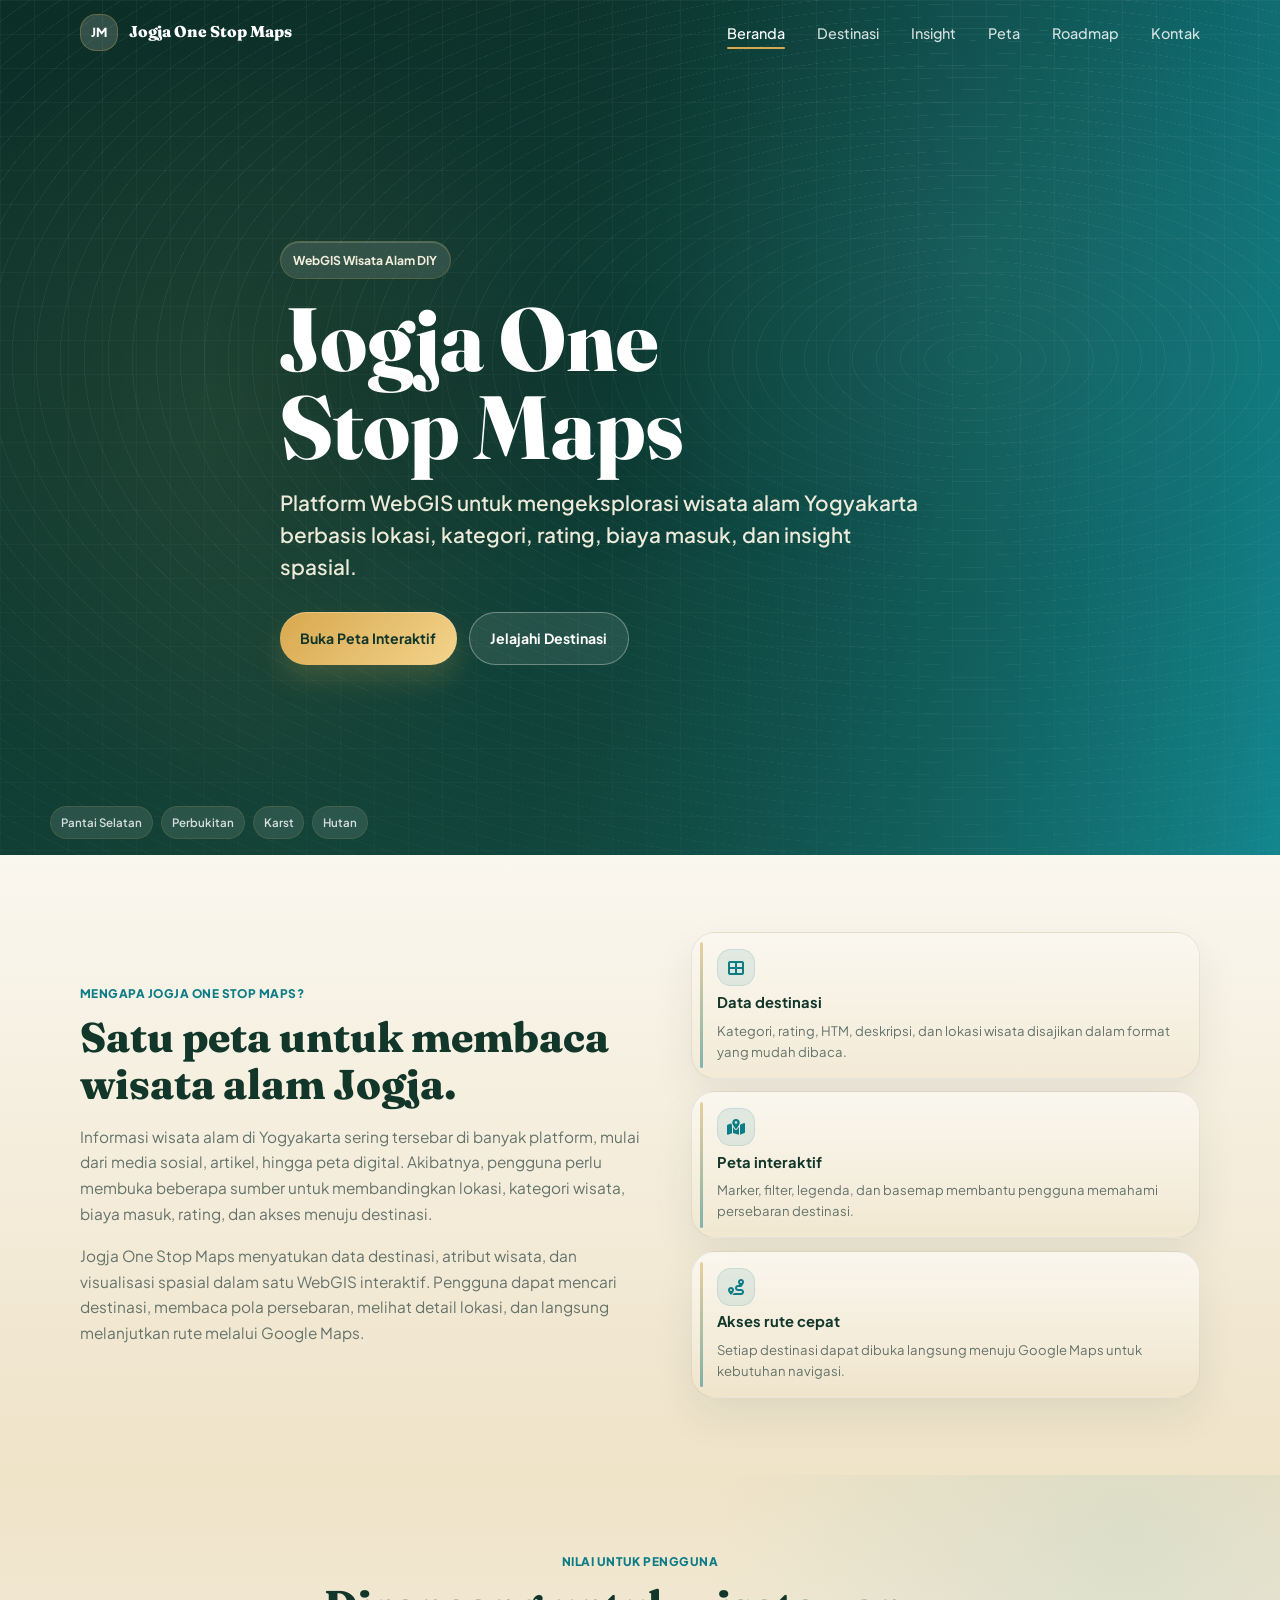
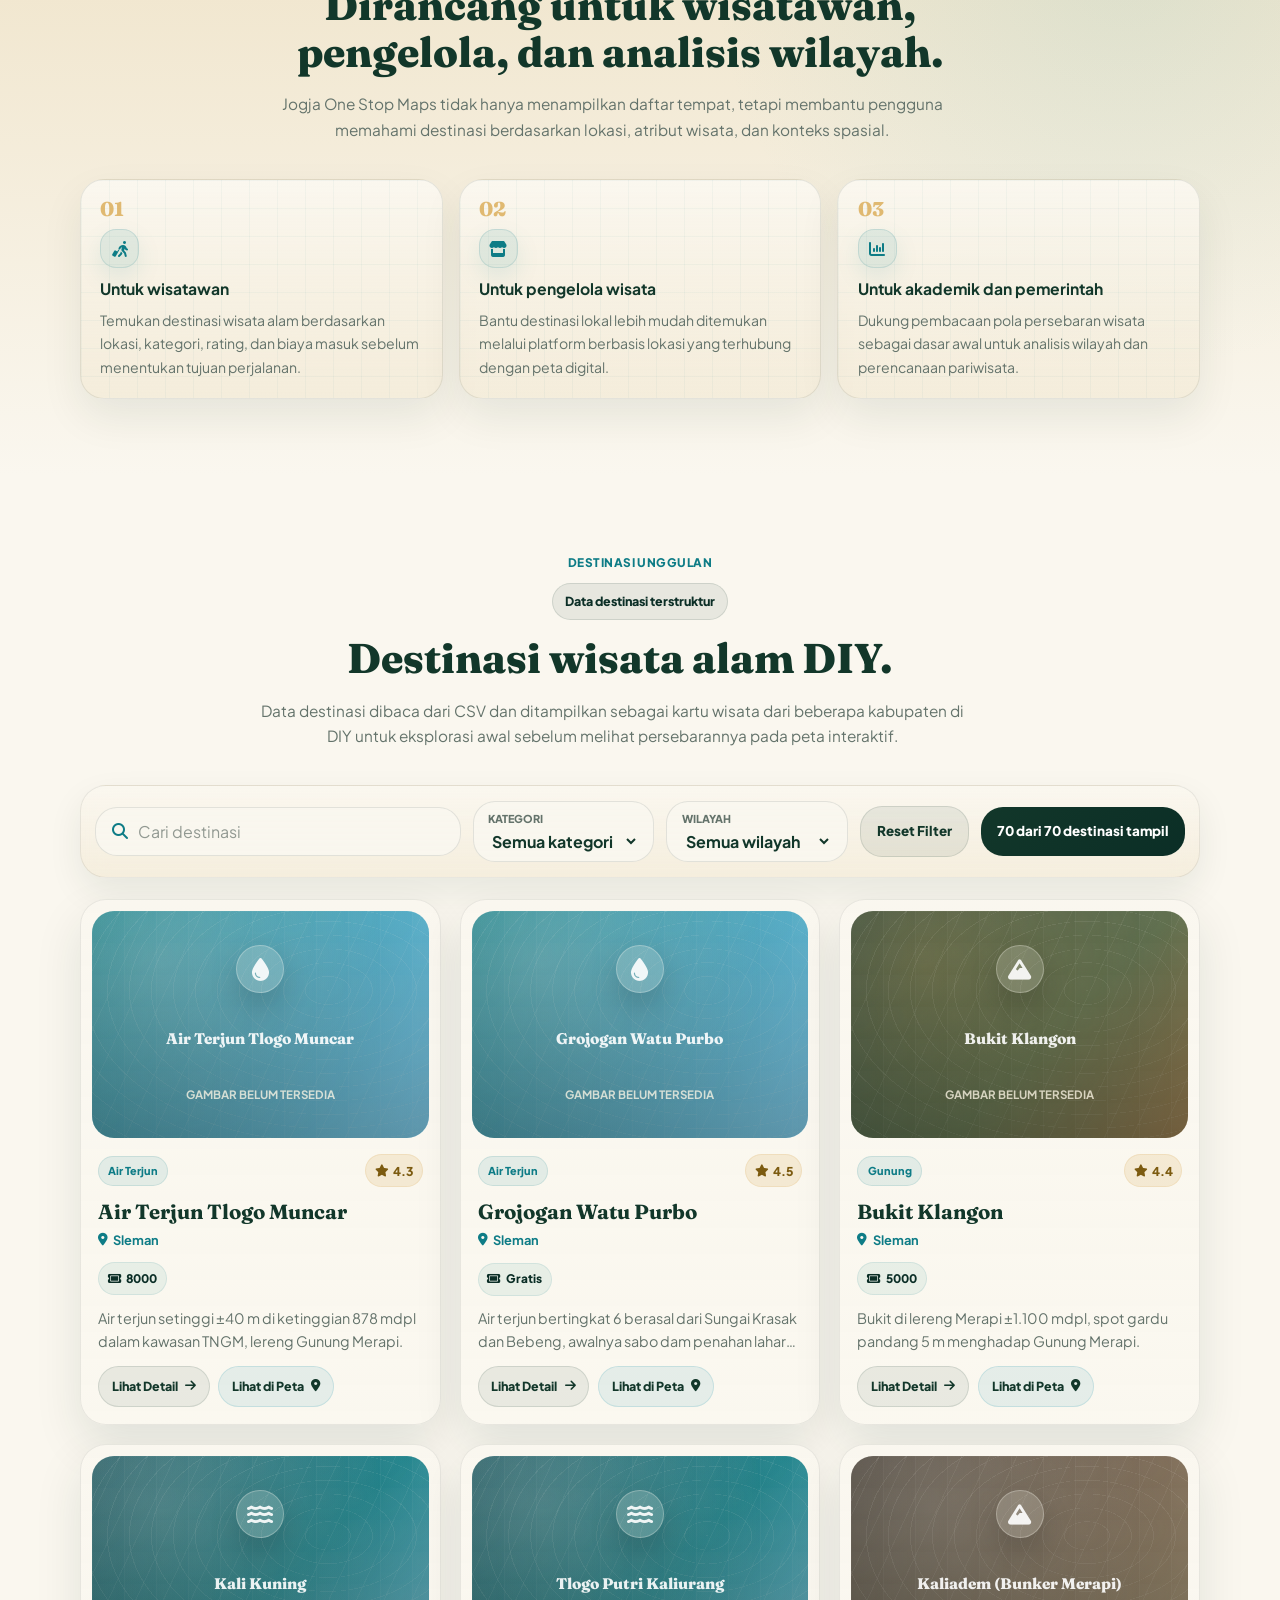
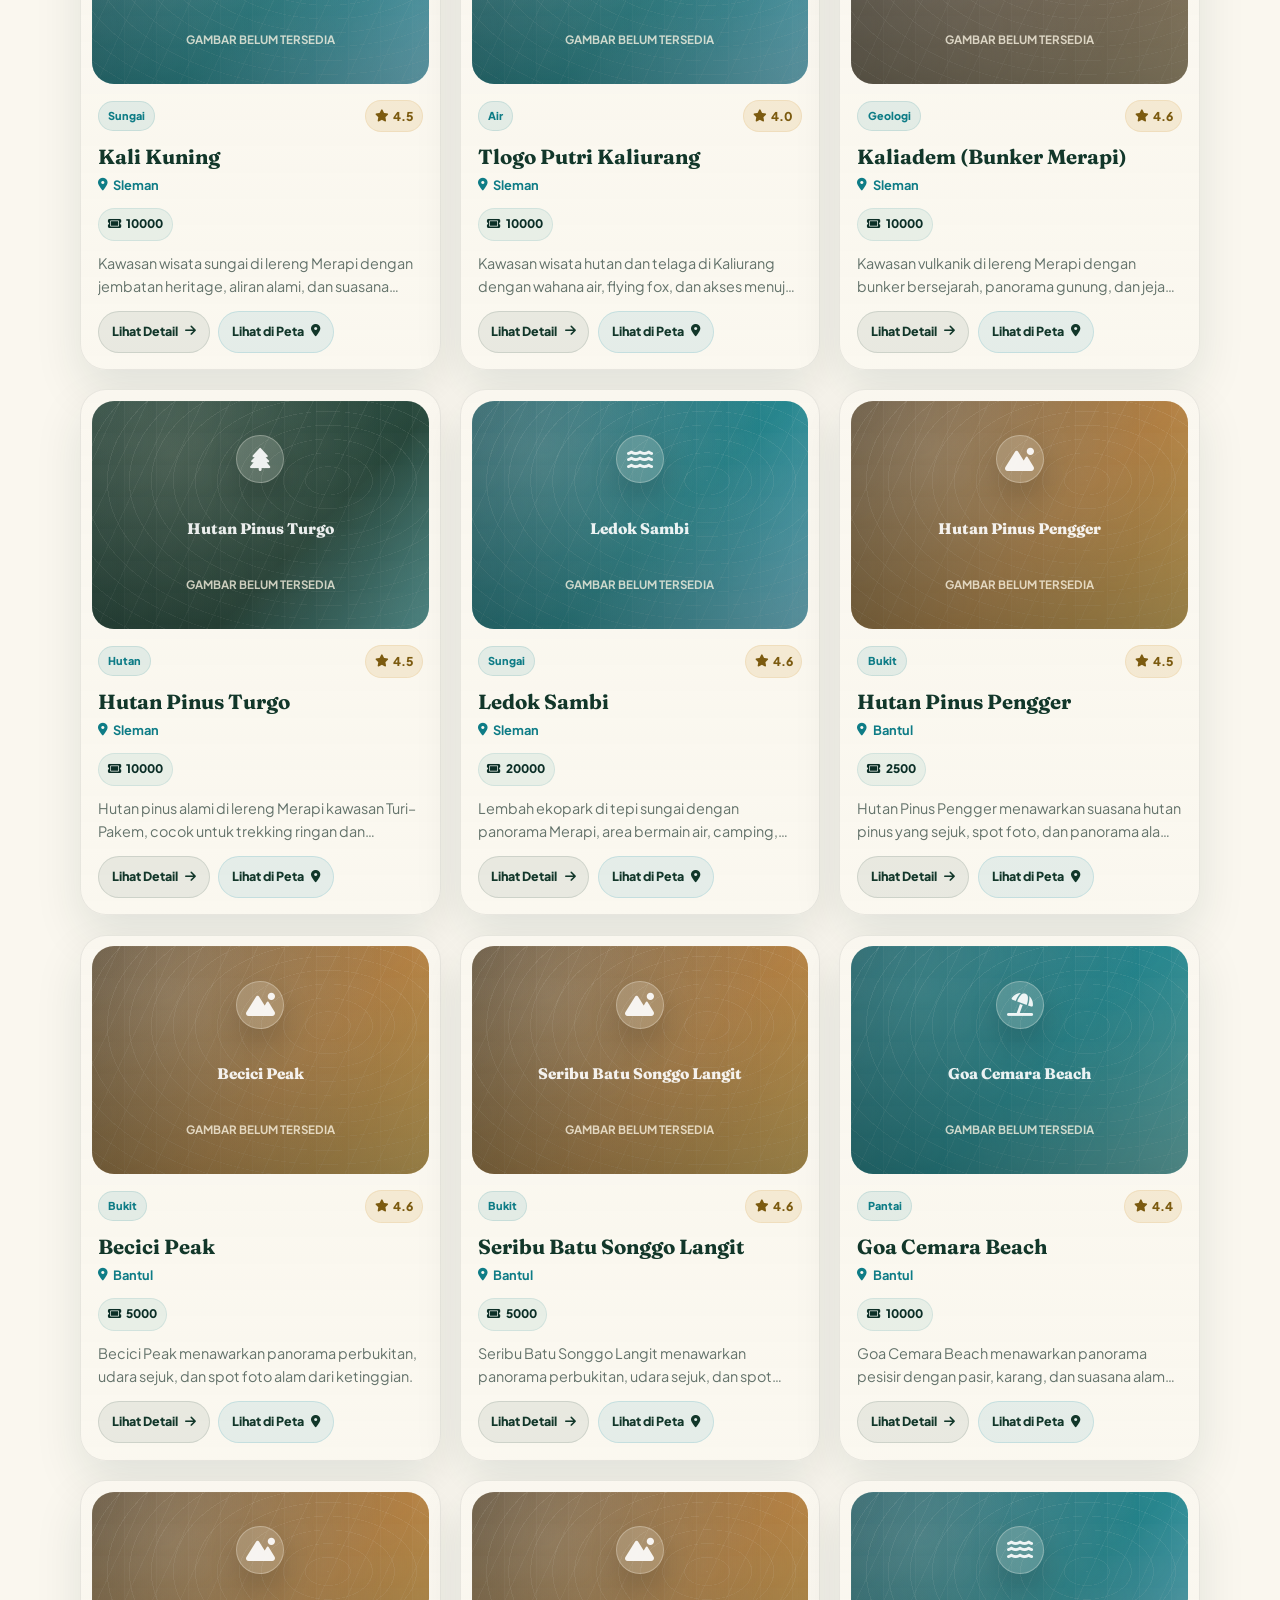
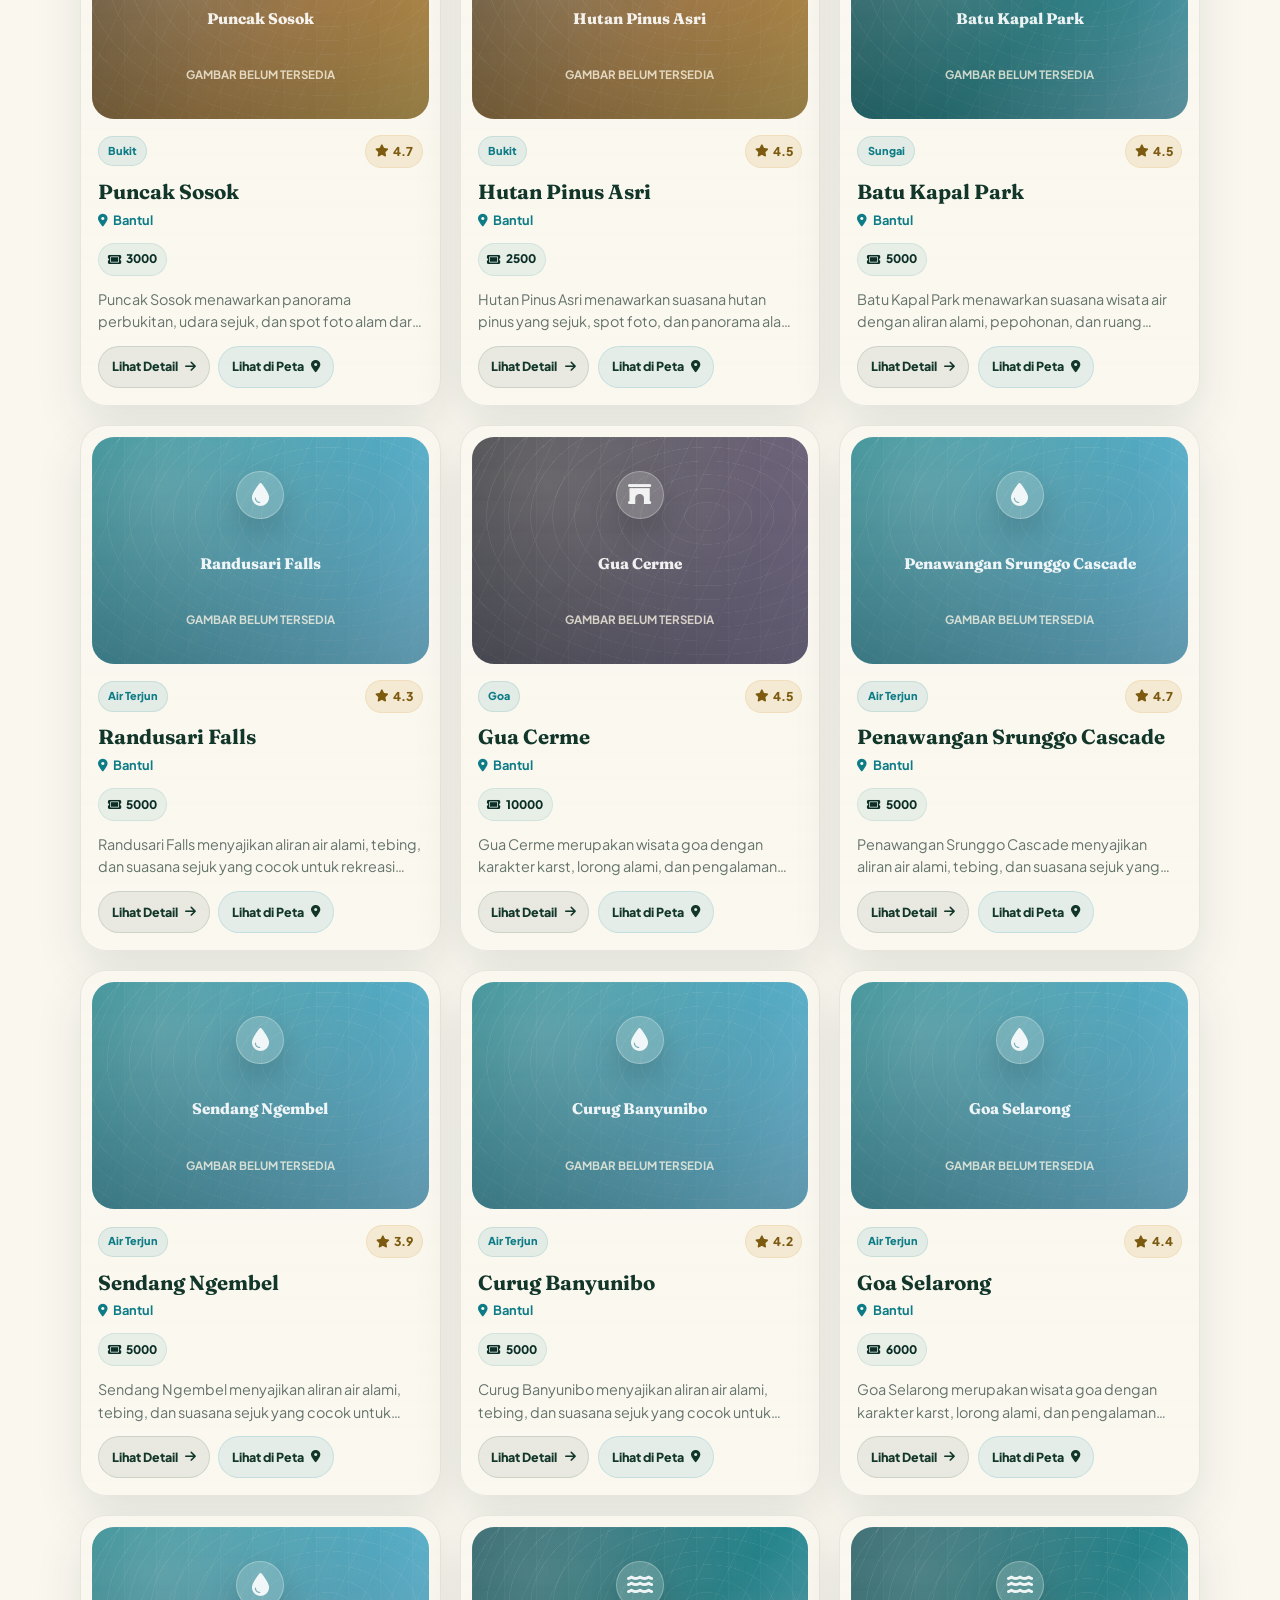
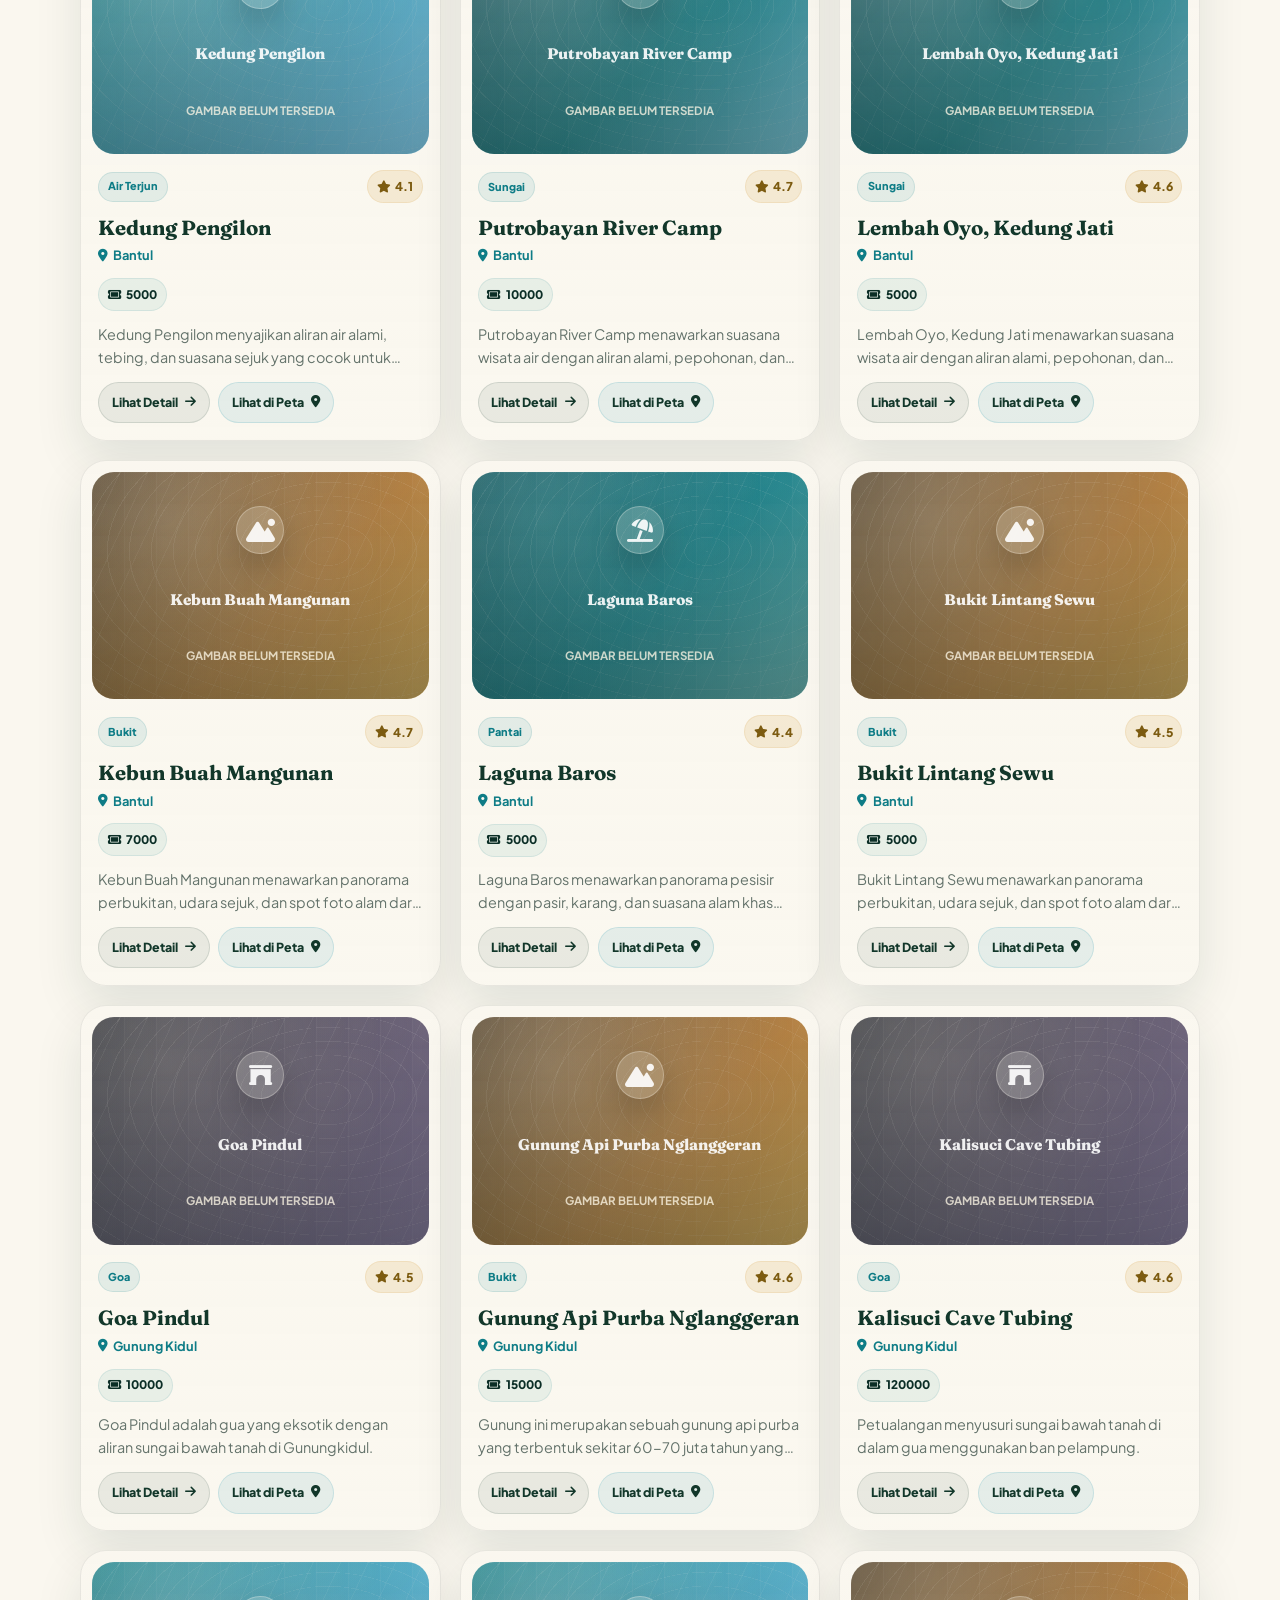
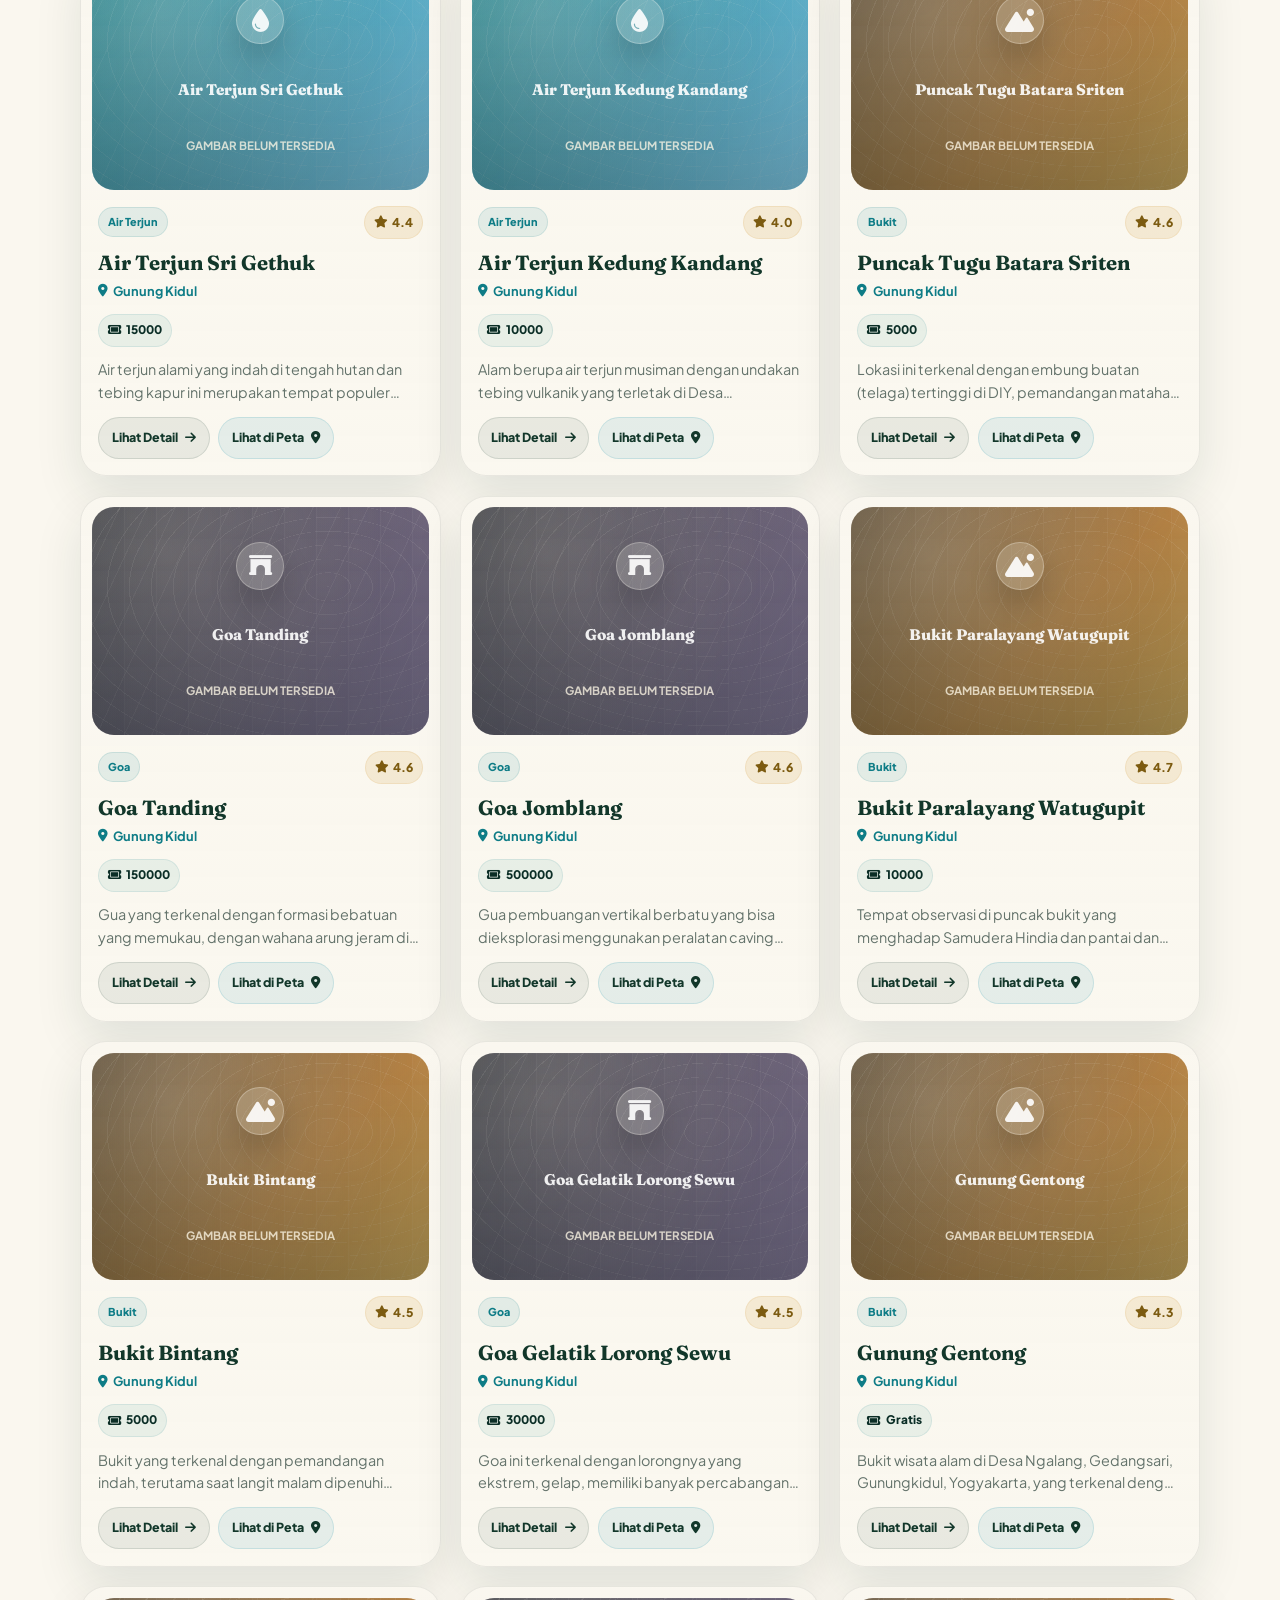
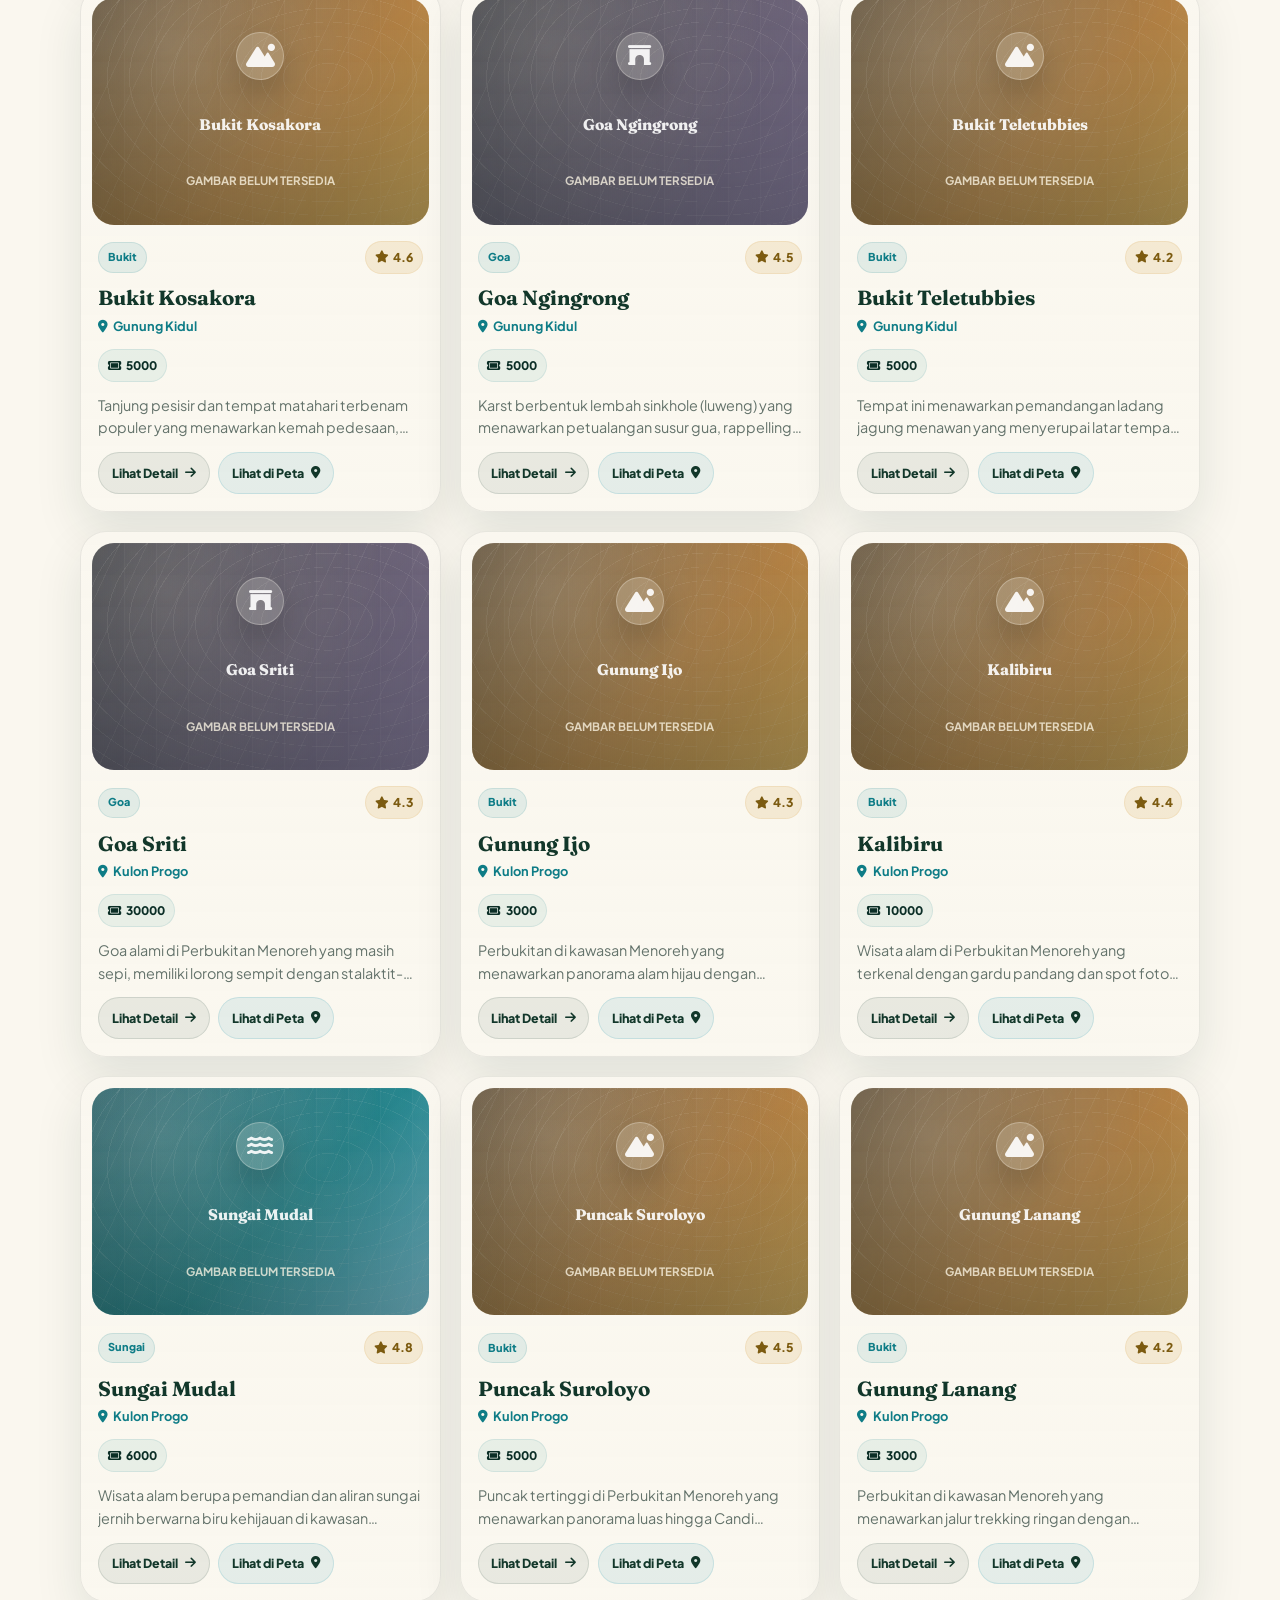
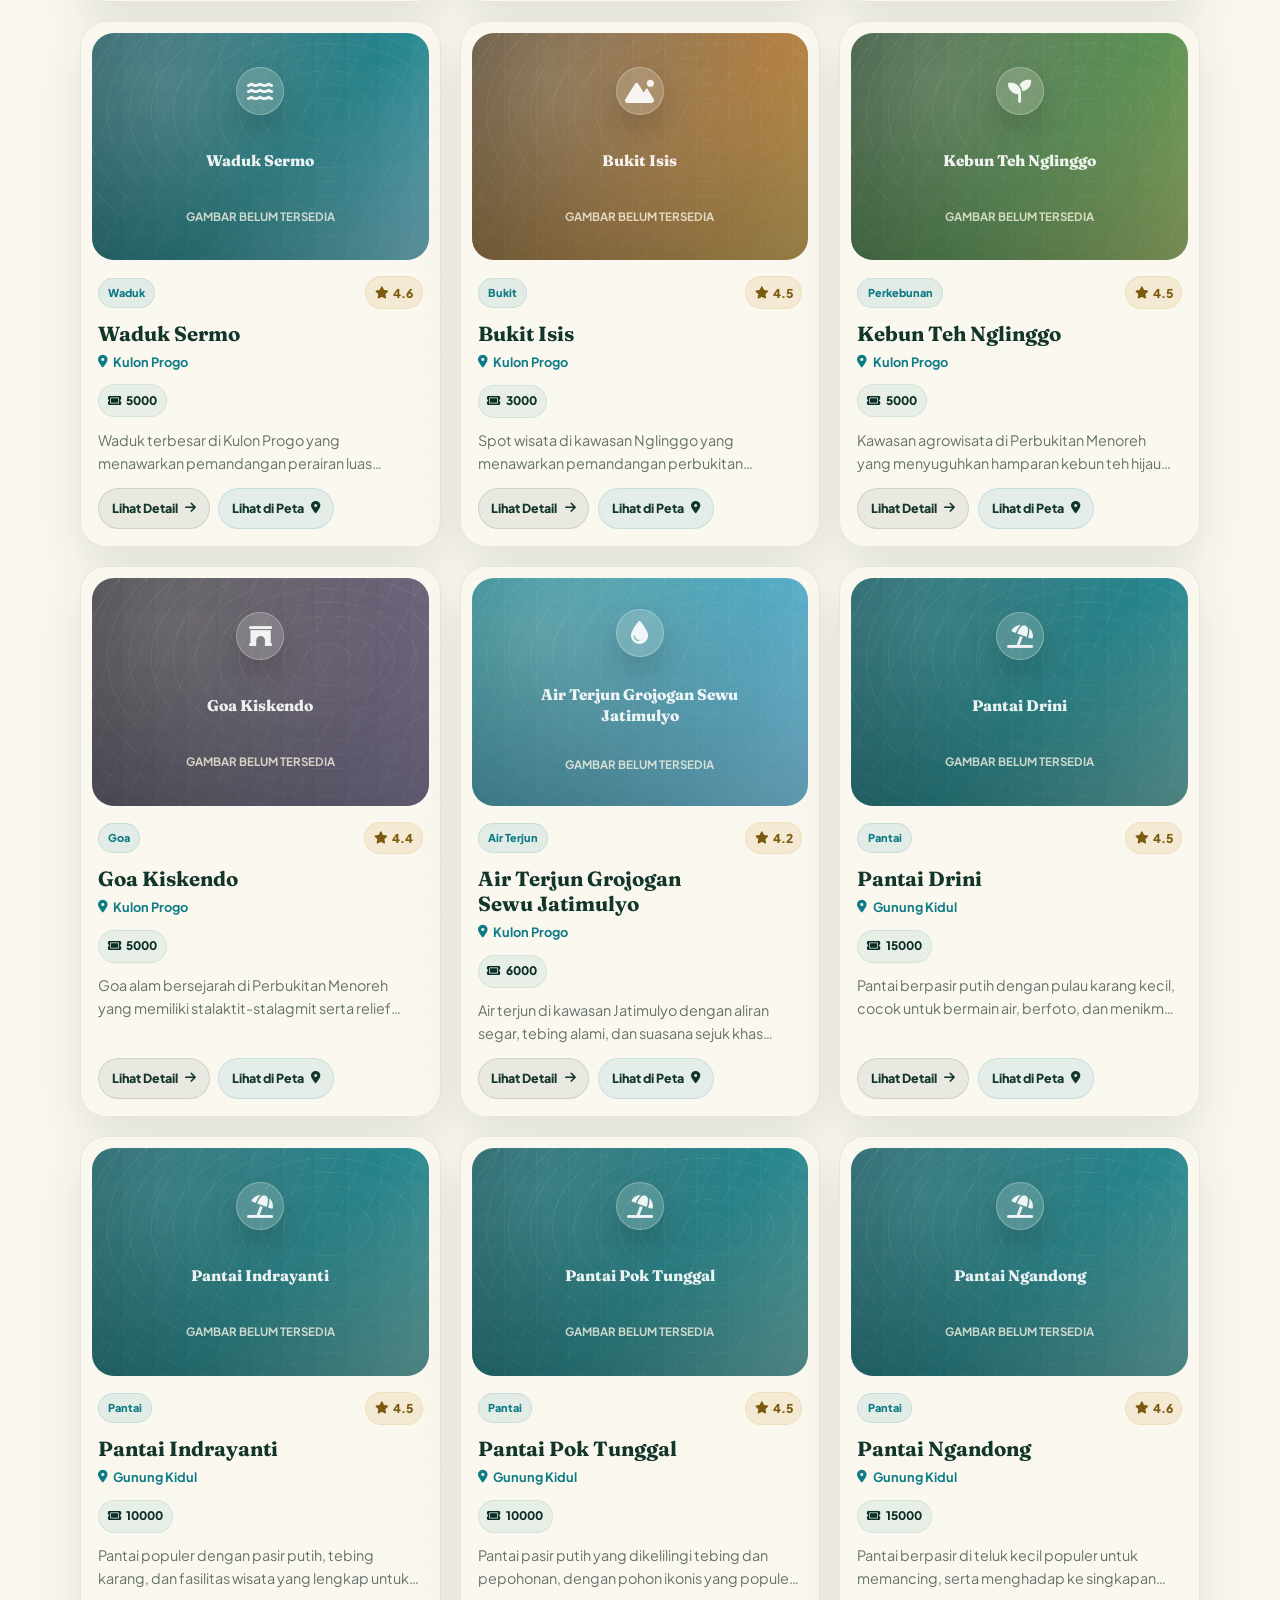
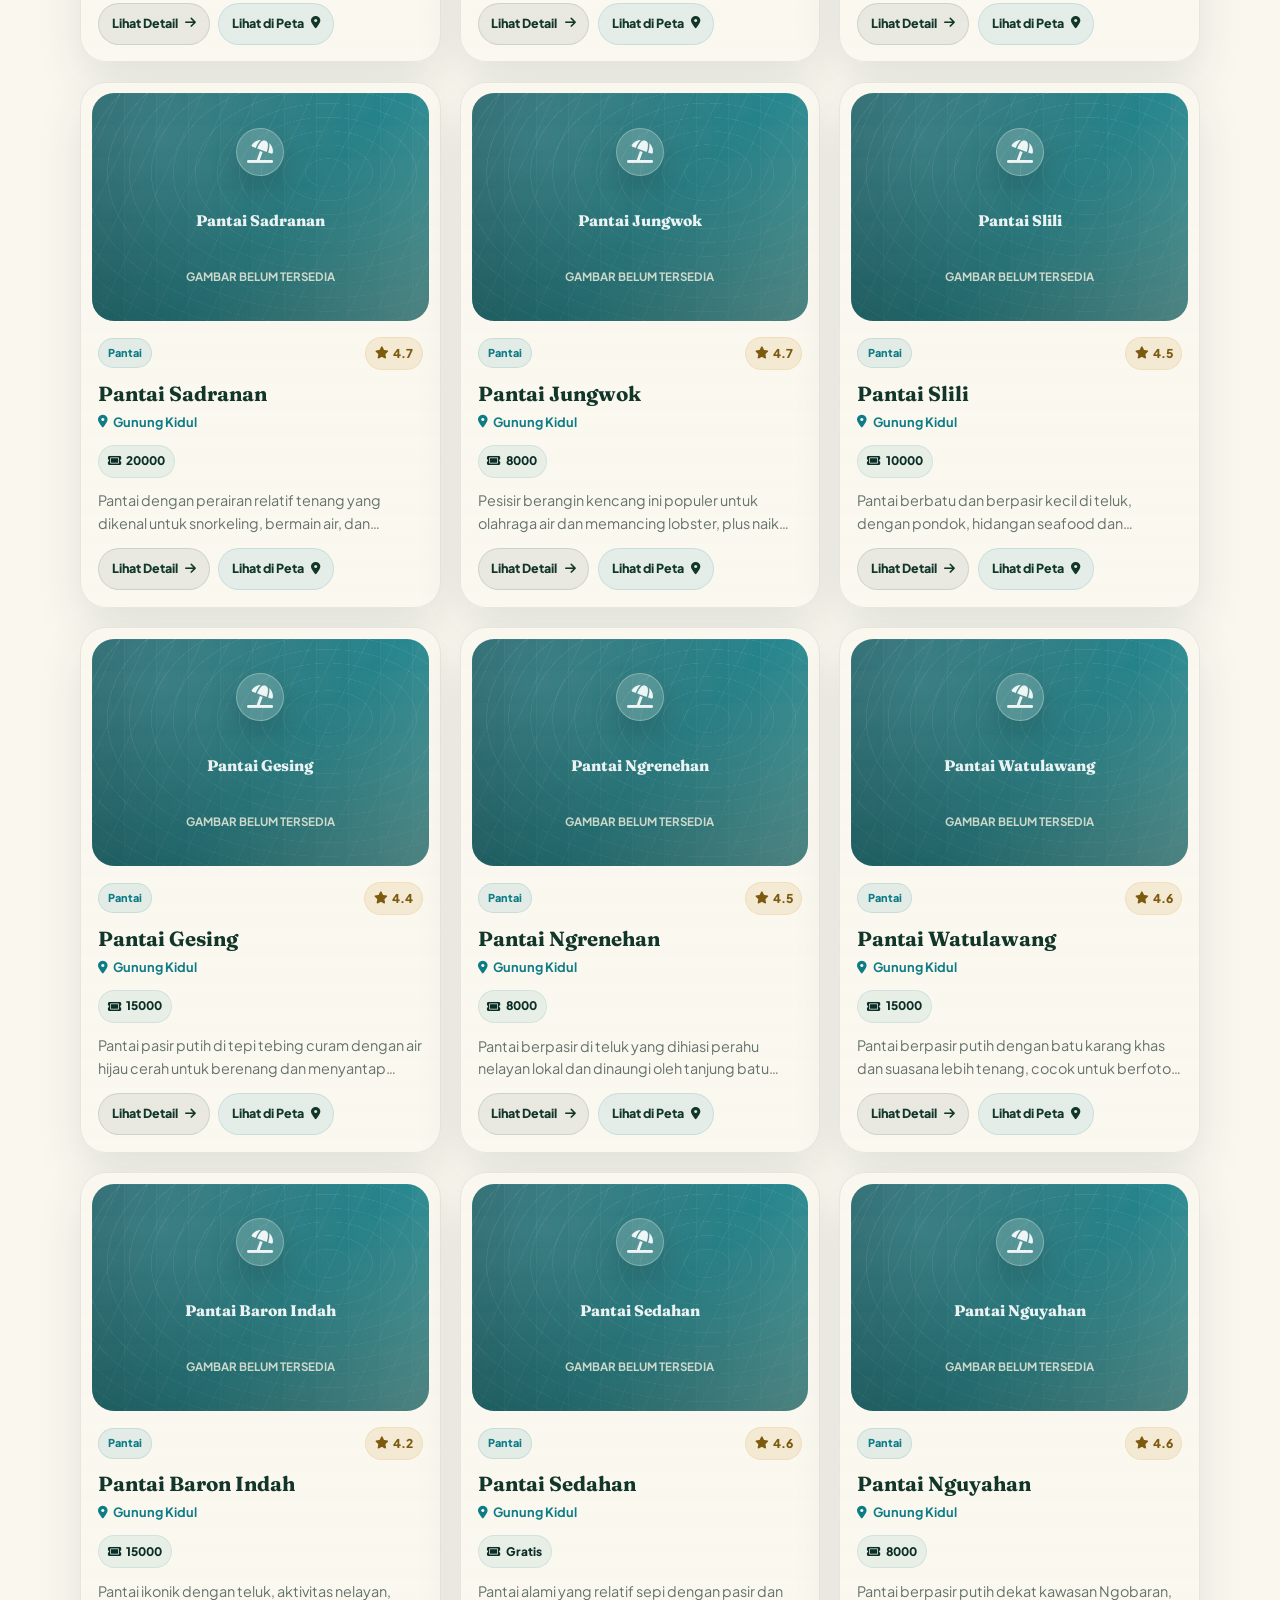
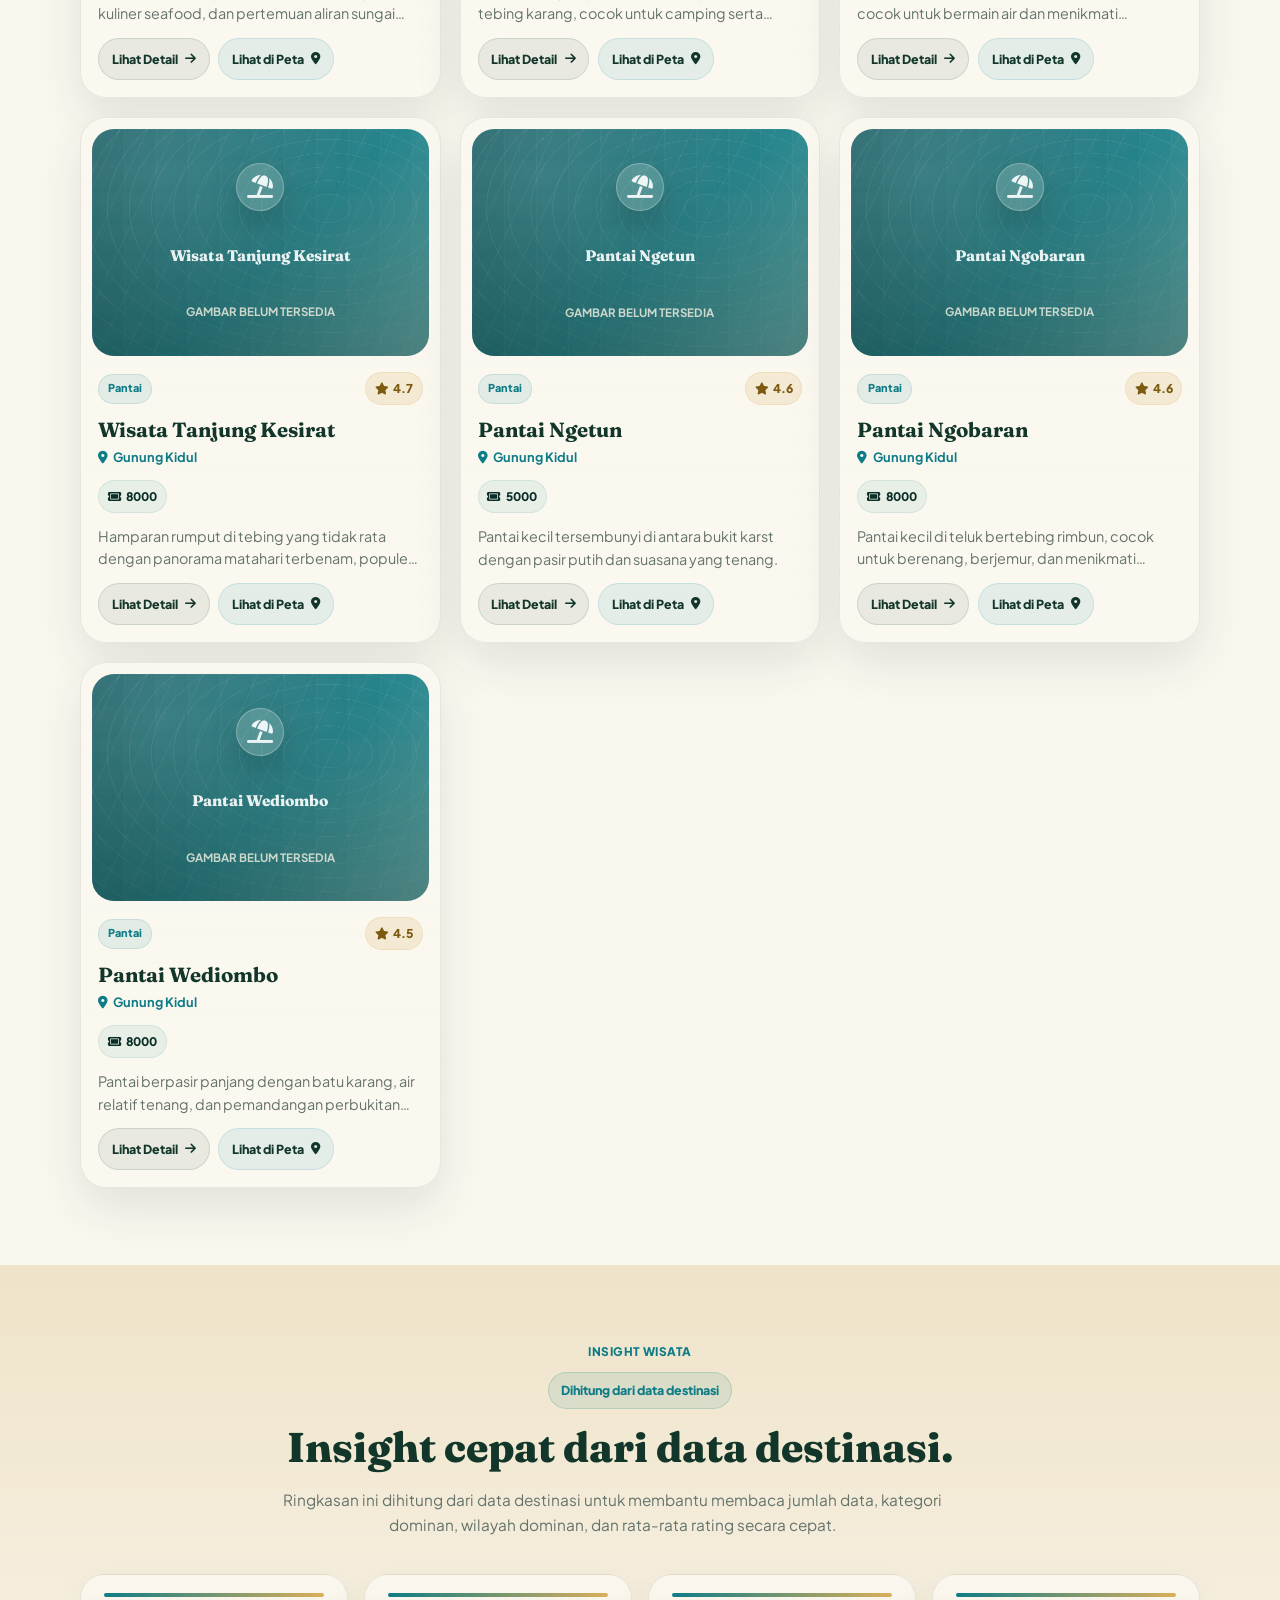
==== index.html @ a80dff80 "Add files via upload" ====
<!DOCTYPE html>
<html lang="id">
<head>
  <meta charset="UTF-8">
  <meta name="viewport" content="width=device-width, initial-scale=1.0">
  <meta name="description" content="Jogja One Stop Maps adalah platform WebGIS wisata alam Yogyakarta untuk mengeksplorasi destinasi, kategori wisata, dan insight berbasis lokasi.">
  <meta name="theme-color" content="#0B2E26">
  <meta property="og:title" content="Jogja One Stop Maps">
  <meta property="og:description" content="Platform WebGIS wisata alam Yogyakarta untuk mengeksplorasi destinasi, kategori wisata, dan insight berbasis lokasi.">
  <meta property="og:type" content="website">
  <meta property="og:image" content="https://images.unsplash.com/photo-1507525428034-b723cf961d3e?auto=format&fit=crop&w=1200&q=80">
  <title>Jogja One Stop Maps</title>

  <link rel="preconnect" href="https://fonts.googleapis.com">
  <link rel="preconnect" href="https://fonts.gstatic.com" crossorigin>
  <link href="https://fonts.googleapis.com/css2?family=Fraunces:opsz,wght@9..144,700;9..144,800&family=Plus+Jakarta+Sans:wght@400;500;600;700;800&display=swap" rel="stylesheet">
  <link rel="stylesheet" href="https://cdnjs.cloudflare.com/ajax/libs/font-awesome/6.5.2/css/all.min.css">
  <link rel="stylesheet" href="style.css">
</head>
<body class="landing-page">
  <header class="navbar" id="navbar">
    <nav class="nav-container" aria-label="Main navigation">
      <a href="#home" class="logo" aria-label="Jogja One Stop Maps Home">
        <span class="logo-mark">JM</span>
        <span>Jogja One Stop Maps</span>
      </a>

      <button class="nav-toggle" id="navToggle" type="button" aria-label="Open navigation menu" aria-expanded="false" aria-controls="navMenu">
        <span></span>
        <span></span>
        <span></span>
      </button>

      <ul class="nav-menu" id="navMenu">
        <li><a href="#home" class="nav-link active">Beranda</a></li>
        <li><a href="#destinations" class="nav-link">Destinasi</a></li>
        <li><a href="#insight" class="nav-link">Insight</a></li>
        <li><a href="map.html" class="nav-link">Peta</a></li>
        <li><a href="#roadmap" class="nav-link">Roadmap</a></li>
        <li><a href="#contact" class="nav-link">Kontak</a></li>
      </ul>
    </nav>
  </header>

  <main>
    <section class="hero" id="home" aria-label="Jogja One Stop Maps hero">
      <div class="hero-overlay"></div>
      <div class="container hero-content">
        <p class="hero-badge animate-hero">WebGIS Wisata Alam DIY</p>
        <h1 class="hero-title animate-hero">Jogja One Stop Maps</h1>
        <p class="hero-subtitle animate-hero">Platform WebGIS untuk mengeksplorasi wisata alam Yogyakarta berbasis lokasi, kategori, rating, biaya masuk, dan insight spasial.</p>
        <div class="hero-actions animate-hero" aria-label="Hero actions">
          <a href="map.html" class="btn btn-primary">Buka Peta Interaktif</a>
          <a href="#destinations" class="btn btn-ghost">Jelajahi Destinasi</a>
        </div>
      </div>
      <div class="hero-bottom-note" aria-hidden="true">
        <span>Pantai Selatan</span>
        <span>Perbukitan</span>
        <span>Karst</span>
        <span>Hutan</span>
      </div>
    </section>

    <section class="section intro" id="problem-solution">
      <div class="container intro-layout">
        <div class="section-copy reveal">
          <p class="section-kicker">MENGAPA JOGJA ONE STOP MAPS?</p>
          <h2 class="section-title">Satu peta untuk membaca wisata alam Jogja.</h2>
          <p class="section-lead">
            Informasi wisata alam di Yogyakarta sering tersebar di banyak platform, mulai dari media sosial, artikel, hingga peta digital. Akibatnya, pengguna perlu membuka beberapa sumber untuk membandingkan lokasi, kategori wisata, biaya masuk, rating, dan akses menuju destinasi.
          </p>
          <p>
            Jogja One Stop Maps menyatukan data destinasi, atribut wisata, dan visualisasi spasial dalam satu WebGIS interaktif. Pengguna dapat mencari destinasi, membaca pola persebaran, melihat detail lokasi, dan langsung melanjutkan rute melalui Google Maps.
          </p>
        </div>

        <div class="solution-mini-grid reveal">
          <article class="audience-card solution-card">
            <i class="fa-solid fa-table-cells-large" aria-hidden="true"></i>
            <strong>Data destinasi</strong>
            <p>Kategori, rating, HTM, deskripsi, dan lokasi wisata disajikan dalam format yang mudah dibaca.</p>
          </article>
          <article class="audience-card solution-card">
            <i class="fa-solid fa-map-location-dot" aria-hidden="true"></i>
            <strong>Peta interaktif</strong>
            <p>Marker, filter, legenda, dan basemap membantu pengguna memahami persebaran destinasi.</p>
          </article>
          <article class="audience-card solution-card">
            <i class="fa-solid fa-route" aria-hidden="true"></i>
            <strong>Akses rute cepat</strong>
            <p>Setiap destinasi dapat dibuka langsung menuju Google Maps untuk kebutuhan navigasi.</p>
          </article>
        </div>
      </div>
    </section>

    <section class="section product-value" id="value">
      <div class="container">
        <div class="section-heading reveal">
          <p class="section-kicker">NILAI UNTUK PENGGUNA</p>
          <h2 class="section-title">Dirancang untuk wisatawan, pengelola, dan analisis wilayah.</h2>
          <p class="section-lead">Jogja One Stop Maps tidak hanya menampilkan daftar tempat, tetapi membantu pengguna memahami destinasi berdasarkan lokasi, atribut wisata, dan konteks spasial.</p>
        </div>

        <div class="value-grid value-grid-three">
          <article class="value-card reveal">
            <span class="value-number">01</span>
            <i class="fa-solid fa-person-walking-luggage" aria-hidden="true"></i>
            <h3>Untuk wisatawan</h3>
            <p>Temukan destinasi wisata alam berdasarkan lokasi, kategori, rating, dan biaya masuk sebelum menentukan tujuan perjalanan.</p>
          </article>
          <article class="value-card reveal">
            <span class="value-number">02</span>
            <i class="fa-solid fa-store" aria-hidden="true"></i>
            <h3>Untuk pengelola wisata</h3>
            <p>Bantu destinasi lokal lebih mudah ditemukan melalui platform berbasis lokasi yang terhubung dengan peta digital.</p>
          </article>
          <article class="value-card reveal">
            <span class="value-number">03</span>
            <i class="fa-solid fa-chart-column" aria-hidden="true"></i>
            <h3>Untuk akademik dan pemerintah</h3>
            <p>Dukung pembacaan pola persebaran wisata sebagai dasar awal untuk analisis wilayah dan perencanaan pariwisata.</p>
          </article>
        </div>
      </div>
    </section>

    <section class="section destinations" id="destinations">
      <div class="container">
        <div class="section-heading reveal">
          <p class="section-kicker">DESTINASI UNGGULAN</p>
          <span class="data-status">Data destinasi terstruktur</span>
          <h2 class="section-title">Destinasi wisata alam DIY.</h2>
          <p class="section-lead">Data destinasi dibaca dari CSV dan ditampilkan sebagai kartu wisata dari beberapa kabupaten di DIY untuk eksplorasi awal sebelum melihat persebarannya pada peta interaktif.</p>
        </div>

        <div class="destination-tools reveal">
          <label class="search-field" for="destinationSearch">
            <i class="fa-solid fa-magnifying-glass" aria-hidden="true"></i>
            <input type="search" id="destinationSearch" placeholder="Cari destinasi" autocomplete="off">
          </label>

          <label class="filter-field" for="categoryFilter">
            <span>Kategori</span>
            <select id="categoryFilter">
              <option value="all">Semua kategori</option>
            </select>
          </label>

          <label class="filter-field" for="regionFilter">
            <span>Wilayah</span>
            <select id="regionFilter">
              <option value="all">Semua wilayah</option>
            </select>
          </label>

          <button class="filter-reset" id="resetFilter" type="button">Reset Filter</button>
          <p class="result-count" id="destinationCount">Memuat destinasi...</p>
        </div>

        <div class="destination-grid" id="destinationGrid" aria-live="polite"></div>
        <p class="empty-state" id="destinationEmpty" hidden>Tidak ada destinasi yang sesuai. Coba ubah kata kunci atau filter.</p>
      </div>
    </section>

    <section class="section insight" id="insight">
      <div class="container">
        <div class="section-heading reveal">
          <p class="section-kicker">INSIGHT WISATA</p>
          <span class="preview-badge">Dihitung dari data destinasi</span>
          <h2 class="section-title">Insight cepat dari data destinasi.</h2>
          <p class="section-lead">Ringkasan ini dihitung dari data destinasi untuk membantu membaca jumlah data, kategori dominan, wilayah dominan, dan rata-rata rating secara cepat.</p>
        </div>

        <div class="insight-grid">
          <article class="insight-card reveal">
            <i class="fa-solid fa-map-location-dot" aria-hidden="true"></i>
            <span>Total Destinasi</span>
            <strong id="totalDestinations">-</strong>
          </article>
          <article class="insight-card reveal">
            <i class="fa-solid fa-layer-group" aria-hidden="true"></i>
            <span>Kategori Dominan</span>
            <strong id="dominantCategory">-</strong>
          </article>
          <article class="insight-card reveal">
            <i class="fa-solid fa-location-dot" aria-hidden="true"></i>
            <span>Wilayah Dominan</span>
            <strong id="topRegion">-</strong>
          </article>
          <article class="insight-card reveal">
            <i class="fa-solid fa-star-half-stroke" aria-hidden="true"></i>
            <span>Rata-rata Rating</span>
            <strong id="averageRating">-</strong>
          </article>
        </div>

        <p class="insight-note reveal">Angka insight dihitung dari data destinasi dan dapat diperluas untuk analisis spasial lanjutan.</p>
      </div>
    </section>

    <section class="section webgis-preview" id="webgis-preview">
      <div class="container preview-layout">
        <div class="section-copy reveal">
          <p class="section-kicker">DASHBOARD PETA INTERAKTIF</p>
          <h2 class="section-title">Peta interaktif untuk eksplorasi berbasis lokasi.</h2>
          <p class="section-lead">
            Gunakan peta untuk memfilter destinasi, melihat marker kategori, membuka detail wisata, membaca legenda, dan melanjutkan rute melalui Google Maps.
          </p>
          <p>
            Dashboard peta dirancang agar pengguna dapat memahami persebaran destinasi secara visual, bukan hanya melalui daftar tempat.
          </p>

          <div class="roadmap-list" aria-label="Fitur dashboard peta">
            <span><i class="fa-solid fa-check" aria-hidden="true"></i> Marker kategori</span>
            <span><i class="fa-solid fa-check" aria-hidden="true"></i> Filter pintar</span>
            <span><i class="fa-solid fa-check" aria-hidden="true"></i> Legenda peta</span>
            <span><i class="fa-solid fa-check" aria-hidden="true"></i> Basemap</span>
            <span><i class="fa-solid fa-check" aria-hidden="true"></i> Google Maps</span>
            <span><i class="fa-solid fa-check" aria-hidden="true"></i> Insight spasial</span>
          </div>
          <a href="map.html" class="btn btn-primary preview-cta">Buka Dashboard Peta</a>
        </div>

        <div class="map-mockup reveal" aria-label="Preview dashboard peta interaktif">
          <div class="mockup-toolbar">
            <span></span>
            <span></span>
            <span></span>
          </div>
          <div class="mockup-grid">
            <span class="fake-route"></span>
            <span class="mock-node node-one"></span>
            <span class="mock-node node-two"></span>
            <span class="mock-node node-three"></span>
            <div class="dashboard-teaser-card">
              <i class="fa-solid fa-map" aria-hidden="true"></i>
              <strong>Dashboard peta interaktif</strong>
              <span>Marker kategori, filter, legenda, dan navigasi lokasi dalam satu pengalaman visual.</span>
            </div>
          </div>
        </div>
      </div>
    </section>

    <section class="section roadmap-section" id="roadmap">
      <div class="container">
        <div class="section-heading reveal">
          <p class="section-kicker">ROADMAP &amp; KEPERCAYAAN DATA</p>
          <h2 class="section-title">Dari data wisata menuju platform geospasial pariwisata.</h2>
          <p class="section-lead">
            Jogja One Stop Maps dirancang sebagai platform WebGIS wisata yang dapat diperluas dengan data lengkap, foto destinasi, validasi koordinat, dan layer spasial tambahan.
          </p>
        </div>

        <div class="roadmap-trust-layout">
          <div class="roadmap-timeline">
            <article class="roadmap-step reveal">
              <span class="roadmap-step-number">01</span>
              <div>
                <h3>Data destinasi &amp; peta interaktif</h3>
                <p>Menampilkan destinasi wisata, atribut dasar, marker kategori, filter, dan tautan Google Maps.</p>
              </div>
            </article>
            <article class="roadmap-step reveal">
              <span class="roadmap-step-number">02</span>
              <div>
                <h3>Perluasan data seluruh DIY</h3>
                <p>Menambahkan destinasi dari kabupaten/kota lain, foto, fasilitas, jam operasional, dan informasi pendukung.</p>
              </div>
            </article>
            <article class="roadmap-step reveal">
              <span class="roadmap-step-number">03</span>
              <div>
                <h3>Layer spasial dan database geografi</h3>
                <p>Mengintegrasikan GeoJSON, batas administrasi, jaringan jalan, dan database spasial seperti PostgreSQL/PostGIS.</p>
              </div>
            </article>
            <article class="roadmap-step reveal">
              <span class="roadmap-step-number">04</span>
              <div>
                <h3>Analytics dan kemitraan wisata</h3>
                <p>Mengembangkan insight pengguna, promosi UMKM sekitar wisata, rekomendasi rute, dan peluang kerja sama destinasi.</p>
              </div>
            </article>
          </div>

          <div class="trust-feature-grid">
            <article class="model-card trust-feature-card reveal">
              <i class="fa-solid fa-circle-check" aria-hidden="true"></i>
              <h3>Validasi data</h3>
              <p>Data dapat diperbarui dan divalidasi dari sumber resmi, pengelola wisata, atau survei lapangan.</p>
            </article>
            <article class="model-card trust-feature-card reveal">
              <i class="fa-solid fa-globe" aria-hidden="true"></i>
              <h3>Sistem koordinat</h3>
              <p>Data lokasi menggunakan WGS 84 / EPSG:4326 agar kompatibel dengan WebGIS dan peta digital.</p>
            </article>
            <article class="model-card trust-feature-card reveal">
              <i class="fa-solid fa-layer-group" aria-hidden="true"></i>
              <h3>Pengembangan bertahap</h3>
              <p>Struktur data dapat diperluas menuju dashboard admin, analytics, dan integrasi layer spasial.</p>
            </article>
            <article class="model-card trust-feature-card reveal">
              <i class="fa-solid fa-map-location-dot" aria-hidden="true"></i>
              <h3>Mengapa WebGIS?</h3>
              <p>WebGIS membantu menyajikan informasi wisata dalam bentuk peta sehingga hubungan antara lokasi, kategori, akses, dan konteks wilayah lebih mudah dipahami.</p>
            </article>
          </div>
        </div>
      </div>
    </section>
  </main>

  <div class="destination-modal" id="destinationModal" hidden>
    <div class="modal-backdrop" data-modal-close></div>
    <section class="destination-modal-card" role="dialog" aria-modal="true" aria-labelledby="modalTitle" tabindex="-1">
      <button class="modal-close" type="button" aria-label="Tutup detail destinasi" data-modal-close>
        <i class="fa-solid fa-xmark" aria-hidden="true"></i>
      </button>
      <div class="modal-content" id="modalContent"></div>
    </section>
  </div>

  <div class="copy-toast" id="copyToast" role="status" aria-live="polite">Koordinat berhasil disalin</div>

  <footer class="footer" id="contact">
    <div class="container footer-layout">
      <div>
        <a href="#home" class="footer-logo">Jogja One Stop Maps</a>
        <p>Visualisasi geospasial untuk eksplorasi wisata alam Yogyakarta.</p>
      </div>

      <div class="footer-info">
        <p>Teknik Geomatika UPN "Veteran" Yogyakarta</p>
        <p>Tahun 2026</p>
      </div>
    </div>
  </footer>

  <script src="script.js"></script>
</body>
</html>
---- style.css ----
:root {
  --deep-forest: #0b2e26;
  --forest: #12372a;
  --forest-soft: #0b2e26;
  --leaf: #5fb3b3;
  --sea: #0e7c86;
  --soft-sea: #5fb3b3;
  --cream: #efe3c8;
  --paper: #faf7ef;
  --warm-paper: #faf7ef;
  --sand: #d8a84e;
  --gold: #d8a84e;
  --coral: #e9856d;
  --ink: #10231d;
  --muted: #64736b;
  --line: rgba(16, 35, 29, 0.12);
  --white: #ffffff;
  --shadow: 0 32px 90px rgba(11, 46, 38, 0.16);
  --shadow-soft: 0 20px 48px rgba(11, 46, 38, 0.1);
  --shadow-hover: 0 34px 84px rgba(11, 46, 38, 0.18);
  --radius: 22px;
  --radius-sm: 16px;
  --radius-lg: 28px;
  --section-space: clamp(5rem, 8vw, 8rem);
  --font-heading: "Fraunces", Georgia, serif;
  --font-body: "Plus Jakarta Sans", system-ui, -apple-system, BlinkMacSystemFont, "Segoe UI", sans-serif;
}

* {
  box-sizing: border-box;
  margin: 0;
  padding: 0;
}

html {
  scroll-behavior: smooth;
  overflow-x: hidden;
}

body {
  background:
    radial-gradient(circle at top left, rgba(216, 168, 78, 0.14), transparent 32rem),
    radial-gradient(circle at bottom right, rgba(95, 179, 179, 0.1), transparent 30rem),
    linear-gradient(rgba(14, 124, 134, 0.025) 1px, transparent 1px),
    linear-gradient(90deg, rgba(14, 124, 134, 0.025) 1px, transparent 1px),
    var(--paper);
  background-size: auto, auto, 54px 54px, 54px 54px, auto;
  color: var(--ink);
  font-family: var(--font-body);
  line-height: 1.7;
  overflow-x: hidden;
  width: 100%;
}

body.menu-open {
  overflow: hidden;
}

body.modal-open {
  overflow: hidden;
}

img {
  display: block;
  max-width: 100%;
}

a {
  color: inherit;
  text-decoration: none;
}

button,
input,
textarea,
select {
  font: inherit;
}

::selection {
  background: var(--sand);
  color: var(--forest);
}

.container {
  margin: 0 auto;
  max-width: 1180px;
  padding: 0 1.25rem;
  width: 100%;
}

.navbar {
  left: 0;
  padding: 1rem 0;
  position: fixed;
  top: 0;
  transition: background 0.3s ease, box-shadow 0.3s ease, padding 0.3s ease, border-color 0.3s ease;
  width: 100%;
  z-index: 1000;
}

.navbar.scrolled,
.navbar.menu-active {
  background: rgba(250, 247, 239, 0.88);
  border-bottom: 1px solid rgba(11, 46, 38, 0.08);
  box-shadow: 0 18px 48px rgba(11, 46, 38, 0.1);
  padding: 0.75rem 0;
  backdrop-filter: blur(18px);
}

.nav-container {
  align-items: center;
  display: flex;
  justify-content: space-between;
  margin: 0 auto;
  max-width: 1180px;
  padding: 0 1.25rem;
  width: 100%;
}

.logo {
  align-items: center;
  color: var(--white);
  display: inline-flex;
  font-size: 0.98rem;
  font-weight: 800;
  gap: 0.7rem;
  transition: color 0.3s ease;
  white-space: nowrap;
}

.logo span:last-child,
.footer-logo,
.map-brand-copy strong {
  font-family: var(--font-heading);
  letter-spacing: 0;
}

.logo-mark {
  align-items: center;
  background: rgba(250, 247, 239, 0.16);
  border: 1px solid rgba(216, 168, 78, 0.3);
  border-radius: var(--radius-sm);
  color: var(--white);
  display: inline-flex;
  font-size: 0.78rem;
  height: 2.35rem;
  justify-content: center;
  transition: background 0.3s ease, border-color 0.3s ease, color 0.3s ease;
  width: 2.35rem;
}

.navbar.scrolled .logo,
.navbar.menu-active .logo {
  color: var(--forest);
}

.navbar.scrolled .logo-mark,
.navbar.menu-active .logo-mark {
  background: linear-gradient(135deg, var(--forest), var(--sea));
  border-color: rgba(14, 124, 134, 0.24);
  color: var(--cream);
}

.nav-menu {
  align-items: center;
  display: flex;
  gap: 2rem;
  list-style: none;
}

.nav-link {
  color: rgba(255, 255, 255, 0.82);
  font-size: 0.9rem;
  font-weight: 500;
  position: relative;
  transition: color 0.3s ease;
}

.nav-link::after {
  background: var(--sand);
  border-radius: 999px;
  bottom: -0.45rem;
  content: "";
  height: 2px;
  left: 0;
  position: absolute;
  transform: scaleX(0);
  transform-origin: left;
  transition: transform 0.25s ease;
  width: 100%;
}

.nav-link:hover,
.nav-link.active {
  color: var(--white);
}

.nav-link:hover::after,
.nav-link.active::after {
  transform: scaleX(1);
}

.navbar.scrolled .nav-link,
.navbar.menu-active .nav-link {
  color: rgba(19, 35, 28, 0.72);
}

.navbar.scrolled .nav-link:hover,
.navbar.scrolled .nav-link.active,
.navbar.menu-active .nav-link:hover,
.navbar.menu-active .nav-link.active {
  color: var(--forest);
}

.navbar.scrolled .nav-link::after,
.navbar.menu-active .nav-link::after {
  background: var(--sea);
}

.nav-toggle {
  align-items: center;
  background: rgba(255, 255, 255, 0.14);
  border: 1px solid rgba(255, 255, 255, 0.32);
  border-radius: var(--radius-sm);
  cursor: pointer;
  display: none;
  flex-direction: column;
  gap: 0.28rem;
  height: 2.7rem;
  justify-content: center;
  transition: background 0.3s ease, border-color 0.3s ease;
  width: 2.7rem;
}

.nav-toggle span {
  background: var(--white);
  border-radius: 999px;
  display: block;
  height: 2px;
  transition: transform 0.3s ease, opacity 0.3s ease, background 0.3s ease;
  width: 1.15rem;
}

.navbar.scrolled .nav-toggle,
.navbar.menu-active .nav-toggle {
  background: rgba(18, 55, 42, 0.08);
  border-color: rgba(18, 55, 42, 0.12);
}

.navbar.scrolled .nav-toggle span,
.navbar.menu-active .nav-toggle span {
  background: var(--forest);
}

.nav-toggle.is-open span:nth-child(1) {
  transform: translateY(6px) rotate(45deg);
}

.nav-toggle.is-open span:nth-child(2) {
  opacity: 0;
}

.nav-toggle.is-open span:nth-child(3) {
  transform: translateY(-6px) rotate(-45deg);
}

.hero {
  align-items: center;
  background:
    linear-gradient(90deg, rgba(11, 46, 38, 0.94), rgba(11, 46, 38, 0.62) 48%, rgba(14, 124, 134, 0.28)),
    linear-gradient(135deg, var(--forest), var(--sea));
  display: flex;
  min-height: 100vh;
  min-height: 100svh;
  overflow: hidden;
  padding: 8.5rem 0 5.5rem;
  position: relative;
}

.hero::before {
  background-image: url("https://images.unsplash.com/photo-1507525428034-b723cf961d3e?auto=format&fit=crop&w=1800&q=85");
  background-position: center 58%;
  background-size: cover;
  content: "";
  inset: 0;
  position: absolute;
  transform: scale(1.04);
  z-index: 0;
}

.hero::after {
  background:
    linear-gradient(180deg, rgba(11, 46, 38, 0), rgba(11, 46, 38, 0.52)),
    radial-gradient(circle at 18% 50%, rgba(216, 168, 78, 0.15), transparent 28rem),
    repeating-radial-gradient(ellipse at 76% 42%, rgba(250, 247, 239, 0.08) 0 1px, transparent 1px 28px),
    repeating-linear-gradient(115deg, rgba(250, 247, 239, 0.055) 0 1px, transparent 1px 36px);
  content: "";
  inset: 0;
  mix-blend-mode: screen;
  opacity: 0.9;
  position: absolute;
  z-index: 1;
}

.hero-overlay {
  background:
    linear-gradient(90deg, rgba(11, 46, 38, 0.88), rgba(11, 46, 38, 0.5) 54%, rgba(14, 124, 134, 0.2)),
    radial-gradient(circle at 72% 34%, rgba(95, 179, 179, 0.24), transparent 25rem),
    radial-gradient(circle at 16% 78%, rgba(216, 168, 78, 0.18), transparent 22rem);
  inset: 0;
  position: absolute;
  z-index: 1;
}

.hero-content {
  color: var(--white);
  max-width: 1200px;
  position: relative;
  z-index: 3;
}

.hero-badge {
  align-items: center;
  background: rgba(250, 247, 239, 0.14);
  border: 1px solid rgba(216, 168, 78, 0.34);
  border-radius: 999px;
  color: rgba(255, 248, 231, 0.94);
  display: inline-flex;
  font-size: 0.82rem;
  font-weight: 700;
  padding: 0.55rem 0.85rem;
  width: fit-content;
  backdrop-filter: blur(12px);
  box-shadow: inset 0 1px 0 rgba(250, 247, 239, 0.18);
}

.hero-title {
  font-family: var(--font-heading);
  font-size: clamp(3.25rem, 8vw, 7rem);
  font-weight: 800;
  letter-spacing: 0;
  line-height: 0.96;
  margin: 1.15rem 0 1.2rem;
  max-width: 920px;
  text-shadow: 0 18px 70px rgba(0, 0, 0, 0.34);
  text-wrap: balance;
}

.hero-subtitle {
  color: rgba(255, 248, 231, 0.92);
  font-size: clamp(1.08rem, 2vw, 1.5rem);
  font-weight: 600;
  line-height: 1.45;
  max-width: 780px;
  text-shadow: 0 2px 22px rgba(0, 0, 0, 0.24);
}

.hero-actions {
  display: flex;
  flex-wrap: wrap;
  gap: 0.85rem;
  margin-top: 2.25rem;
}

.btn {
  align-items: center;
  border-radius: 999px;
  display: inline-flex;
  font-size: 0.92rem;
  font-weight: 700;
  justify-content: center;
  min-height: 3.25rem;
  padding: 0.9rem 1.45rem;
  transition: transform 0.25s ease, box-shadow 0.25s ease, background 0.25s ease, color 0.25s ease, border-color 0.25s ease;
}

.btn:hover {
  transform: translateY(-2px);
}

.btn-primary {
  background: linear-gradient(135deg, var(--gold), #f3d48d);
  color: var(--forest);
  box-shadow: 0 18px 42px rgba(216, 168, 78, 0.28), inset 0 1px 0 rgba(255, 255, 255, 0.34);
}

.btn-primary:hover {
  background: linear-gradient(135deg, #f4d68e, var(--cream));
}

.btn-ghost {
  background: rgba(250, 247, 239, 0.08);
  border: 1px solid rgba(250, 247, 239, 0.34);
  color: var(--white);
  backdrop-filter: blur(12px);
}

.btn-ghost:hover {
  background: rgba(255, 255, 255, 0.14);
  border-color: rgba(255, 255, 255, 0.68);
}

.hero-bottom-note {
  align-items: center;
  bottom: 1.25rem;
  color: rgba(255, 255, 255, 0.72);
  display: flex;
  flex-wrap: wrap;
  font-size: 0.78rem;
  font-weight: 600;
  gap: 0.65rem;
  left: 50%;
  position: absolute;
  transform: translateX(-50%);
  width: min(1180px, calc(100% - 2.5rem));
  z-index: 3;
}

.hero-bottom-note span {
  background: rgba(250, 247, 239, 0.08);
  border: 1px solid rgba(216, 168, 78, 0.2);
  border-radius: 999px;
  padding: 0.42rem 0.7rem;
  backdrop-filter: blur(10px);
}

.animate-hero {
  animation: heroSlideUp 0.85s ease forwards;
  opacity: 0;
  transform: translateY(24px);
}

.animate-hero:nth-child(2) {
  animation-delay: 0.12s;
}

.animate-hero:nth-child(3) {
  animation-delay: 0.22s;
}

.animate-hero:nth-child(4) {
  animation-delay: 0.32s;
}

.animate-hero:nth-child(5) {
  animation-delay: 0.42s;
}

@keyframes heroSlideUp {
  to {
    opacity: 1;
    transform: translateY(0);
  }
}

.section {
  padding: var(--section-space) 0;
}

.section-kicker {
  color: var(--sea);
  font-size: 0.78rem;
  font-weight: 800;
  letter-spacing: 0;
  margin-bottom: 0.8rem;
  text-transform: uppercase;
}

.section-title {
  color: var(--forest);
  font-family: var(--font-heading);
  font-size: clamp(2rem, 4vw, 3.2rem);
  font-weight: 800;
  letter-spacing: 0;
  line-height: 1.14;
  max-width: 860px;
  text-wrap: balance;
}

.section-lead {
  color: var(--muted);
  font-size: 1.02rem;
  margin-top: 1rem;
  max-width: 780px;
}

.section-heading {
  margin: 0 auto 3rem;
  max-width: 860px;
  text-align: center;
}

.section-copy p:not(.section-kicker, .section-lead) {
  color: var(--muted);
  margin-top: 1rem;
}

.intro {
  background: linear-gradient(180deg, var(--paper), var(--cream));
}

.intro-layout,
.preview-layout {
  align-items: center;
  display: grid;
  gap: clamp(2.25rem, 5vw, 4.75rem);
  grid-template-columns: minmax(0, 1fr) minmax(320px, 0.9fr);
}

.solution-mini-grid {
  display: grid;
  gap: 0.9rem;
}

.highlight-list {
  display: grid;
  gap: 1rem;
  margin-top: 1.9rem;
}

.audience-grid {
  display: grid;
  gap: 0.85rem;
  grid-template-columns: repeat(3, minmax(0, 1fr));
  margin-top: 1.3rem;
}

.audience-card {
  background:
    linear-gradient(180deg, rgba(250, 247, 239, 0.96), rgba(239, 227, 200, 0.44));
  border: 1px solid rgba(16, 35, 29, 0.08);
  border-radius: 20px;
  box-shadow: 0 16px 36px rgba(11, 46, 38, 0.07);
  display: grid;
  gap: 0.45rem;
  padding: 1rem 1rem 1rem 1.05rem;
  position: relative;
}

.audience-card::before {
  background: linear-gradient(180deg, var(--gold), var(--sea));
  border-radius: 999px;
  content: "";
  height: calc(100% - 1.2rem);
  left: 0.55rem;
  opacity: 0.5;
  position: absolute;
  top: 0.6rem;
  width: 3px;
}

.audience-card strong {
  color: var(--forest);
  font-size: 0.88rem;
  line-height: 1.35;
  padding-left: 0.55rem;
}

.audience-card p {
  color: var(--muted);
  font-size: 0.82rem;
  line-height: 1.6;
  margin-top: 0;
  padding-left: 0.55rem;
}

.audience-card i {
  align-items: center;
  background: rgba(14, 124, 134, 0.1);
  border: 1px solid rgba(14, 124, 134, 0.12);
  border-radius: 14px;
  color: var(--sea);
  display: inline-flex;
  height: 2.2rem;
  justify-content: center;
  margin-left: 0.55rem;
  width: 2.2rem;
}

.highlight-item {
  align-items: center;
  background: rgba(250, 247, 239, 0.76);
  border: 1px solid rgba(16, 35, 29, 0.08);
  border-radius: var(--radius);
  box-shadow: 0 12px 34px rgba(11, 46, 38, 0.06);
  color: var(--forest);
  display: flex;
  font-weight: 700;
  gap: 0.85rem;
  padding: 1rem 1.1rem;
  backdrop-filter: blur(12px);
}

.highlight-item i {
  align-items: center;
  background: rgba(14, 124, 134, 0.12);
  border-radius: var(--radius-sm);
  color: var(--sea);
  display: inline-flex;
  height: 2.3rem;
  justify-content: center;
  width: 2.3rem;
}

.intro-visual {
  aspect-ratio: 4 / 5;
  background: linear-gradient(135deg, var(--forest), var(--sea));
  border-radius: var(--radius-lg);
  box-shadow: var(--shadow), 0 0 0 1px rgba(216, 168, 78, 0.1);
  min-height: 440px;
  overflow: hidden;
  position: relative;
}

.intro-visual::after {
  background:
    linear-gradient(180deg, rgba(18, 55, 42, 0.02), rgba(18, 55, 42, 0.54)),
    repeating-linear-gradient(120deg, rgba(250, 247, 239, 0.08) 0 1px, transparent 1px 30px);
  content: "";
  inset: 0;
  position: absolute;
}

.intro-visual img {
  height: 100%;
  object-fit: cover;
  width: 100%;
}

.visual-label {
  background: rgba(250, 247, 239, 0.9);
  border: 1px solid rgba(255, 255, 255, 0.72);
  border-radius: var(--radius);
  box-shadow: 0 20px 46px rgba(0, 0, 0, 0.14);
  color: var(--forest);
  display: grid;
  gap: 0.1rem;
  padding: 0.95rem 1rem;
  position: absolute;
  z-index: 2;
}

.visual-label strong {
  font-size: 1.1rem;
  line-height: 1.1;
}

.visual-label span {
  color: var(--muted);
  font-size: 0.78rem;
}

.label-top {
  left: 1.15rem;
  right: 1.15rem;
  top: 1.15rem;
}

.label-bottom {
  bottom: 1.15rem;
  right: 1.15rem;
  width: min(220px, calc(100% - 2rem));
}

.product-value {
  background:
    radial-gradient(circle at 88% 14%, rgba(95, 179, 179, 0.14), transparent 26rem),
    linear-gradient(180deg, var(--cream), var(--paper));
}

.value-grid {
  display: grid;
  gap: 1.1rem;
  grid-template-columns: repeat(4, minmax(0, 1fr));
}

.value-grid-three {
  grid-template-columns: repeat(3, minmax(0, 1fr));
}

.value-card,
.model-card,
.trust-card,
.roadmap-step {
  background:
    linear-gradient(180deg, rgba(250, 247, 239, 0.98), rgba(239, 227, 200, 0.42));
  border: 1px solid rgba(16, 35, 29, 0.09);
  border-radius: var(--radius);
  box-shadow: var(--shadow-soft);
}

.value-card {
  display: grid;
  gap: 0.75rem;
  min-height: 100%;
  overflow: hidden;
  padding: 1.35rem;
  position: relative;
  transition: transform 0.25s ease, box-shadow 0.25s ease, border-color 0.25s ease;
}

.value-card:hover,
.model-card:hover,
.roadmap-step:hover {
  border-color: rgba(14, 124, 134, 0.2);
  box-shadow: var(--shadow-hover);
  transform: translateY(-4px);
}

.value-card::after {
  background:
    linear-gradient(rgba(14, 124, 134, 0.07) 1px, transparent 1px),
    linear-gradient(90deg, rgba(14, 124, 134, 0.07) 1px, transparent 1px);
  background-size: 28px 28px;
  content: "";
  inset: 0;
  opacity: 0.55;
  pointer-events: none;
  position: absolute;
}

.value-card > * {
  position: relative;
  z-index: 1;
}

.value-number {
  color: rgba(216, 168, 78, 0.78);
  font-family: var(--font-heading);
  font-size: 1.25rem;
  font-weight: 800;
  line-height: 1;
}

.value-card i,
.model-card i {
  align-items: center;
  background: rgba(14, 124, 134, 0.1);
  border: 1px solid rgba(14, 124, 134, 0.14);
  border-radius: var(--radius-sm);
  color: var(--sea);
  display: inline-flex;
  height: 2.65rem;
  justify-content: center;
  width: 2.65rem;
  box-shadow: 0 10px 24px rgba(14, 124, 134, 0.1);
}

.value-card h3,
.model-card h3,
.roadmap-step h3 {
  color: var(--forest);
  font-size: 1rem;
  line-height: 1.35;
}

.value-card p,
.model-card p,
.roadmap-step p {
  color: var(--muted);
  font-size: 0.9rem;
  line-height: 1.7;
}

.destinations {
  background: var(--paper);
}

.destination-grid {
  display: grid;
  gap: 1.65rem;
  grid-template-columns: repeat(3, minmax(0, 1fr));
  transition: opacity 0.18s ease, transform 0.18s ease;
}

.destination-grid.is-updating {
  opacity: 0.45;
  transform: translateY(6px);
}

.destination-tools {
  align-items: end;
  background:
    linear-gradient(180deg, rgba(250, 247, 239, 0.94), rgba(239, 227, 200, 0.46));
  border: 1px solid rgba(16, 35, 29, 0.08);
  border-radius: var(--radius-lg);
  box-shadow: var(--shadow-soft);
  display: grid;
  gap: 0.85rem;
  grid-template-columns: minmax(260px, 1.25fr) minmax(150px, 0.62fr) minmax(150px, 0.62fr) auto auto;
  margin-bottom: 1.8rem;
  padding: 1.05rem;
  backdrop-filter: blur(14px);
}

.search-field,
.filter-field {
  background: rgba(250, 247, 239, 0.88);
  border: 1px solid rgba(16, 35, 29, 0.1);
  border-radius: var(--radius);
  color: var(--forest);
  display: grid;
  min-width: 0;
  min-height: 3.35rem;
  transition: border-color 0.25s ease, box-shadow 0.25s ease;
}

.search-field {
  align-items: center;
  gap: 0.6rem;
  grid-template-columns: auto 1fr;
  padding: 0 1rem;
}

.filter-field {
  gap: 0.1rem;
  justify-content: stretch;
  padding: 0.52rem 0.9rem;
}

.search-field:focus-within,
.filter-field:focus-within {
  border-color: rgba(15, 138, 165, 0.38);
  box-shadow: 0 0 0 4px rgba(15, 138, 165, 0.08);
}

.search-field i {
  color: var(--sea);
}

.search-field input,
.filter-field select {
  background: transparent;
  border: 0;
  color: var(--forest);
  min-width: 0;
  outline: 0;
  width: 100%;
}

.search-field input::placeholder {
  color: rgba(105, 116, 109, 0.72);
}

.filter-field span {
  color: var(--muted);
  font-size: 0.68rem;
  font-weight: 800;
  text-transform: uppercase;
}

.filter-field select {
  cursor: pointer;
  font-weight: 700;
}

.filter-reset {
  background: rgba(18, 55, 42, 0.08);
  border: 1px solid rgba(18, 55, 42, 0.12);
  border-radius: var(--radius);
  color: var(--forest);
  cursor: pointer;
  font-size: 0.84rem;
  font-weight: 800;
  min-height: 3.35rem;
  min-width: 0;
  padding: 0.8rem 1rem;
  transition: background 0.25s ease, color 0.25s ease, transform 0.25s ease, border-color 0.25s ease;
  white-space: nowrap;
}

.filter-reset:hover {
  background: var(--forest);
  border-color: var(--forest);
  color: var(--white);
  transform: translateY(-2px);
}

.result-count {
  align-items: center;
  background: linear-gradient(135deg, var(--forest), var(--forest-soft));
  border-radius: var(--radius);
  color: var(--white);
  display: inline-flex;
  font-size: 0.84rem;
  font-weight: 800;
  justify-content: center;
  min-height: 3.35rem;
  min-width: 0;
  padding: 0.8rem 1rem;
  text-align: center;
  white-space: nowrap;
}

.destination-card,
.category-card,
.insight-card {
  background:
    linear-gradient(180deg, rgba(250, 247, 239, 0.98), rgba(250, 247, 239, 0.9));
  border: 1px solid rgba(16, 35, 29, 0.08);
  border-radius: 26px;
  box-shadow: var(--shadow-soft);
  overflow: hidden;
  transition: transform 0.25s ease, box-shadow 0.25s ease, border-color 0.25s ease;
}

.destination-card {
  display: flex;
  flex-direction: column;
  min-height: 100%;
}

.destination-card:hover,
.category-card:hover,
.insight-card:hover {
  border-color: rgba(14, 124, 134, 0.25);
  box-shadow: var(--shadow-hover);
  transform: translateY(-5px);
}

.card-media {
  aspect-ratio: 16 / 11.5;
  background:
    radial-gradient(circle at 20% 20%, rgba(216, 168, 78, 0.26), transparent 14rem),
    linear-gradient(135deg, rgba(11, 46, 38, 0.94), rgba(14, 124, 134, 0.78));
  border-radius: 20px;
  margin: 0.7rem 0.7rem 0;
  overflow: hidden;
  position: relative;
}

.card-media::after {
  background: linear-gradient(180deg, rgba(9, 23, 18, 0), rgba(9, 23, 18, 0.3));
  content: "";
  inset: 0;
  pointer-events: none;
  position: absolute;
  z-index: 3;
}

.card-media img {
  height: 100%;
  object-fit: cover;
  opacity: 0;
  transition: transform 0.45s ease, opacity 0.25s ease;
  width: 100%;
  position: relative;
  z-index: 2;
}

.card-media.image-loaded img {
  opacity: 1;
}

.destination-card:hover .card-media img {
  transform: scale(1.045);
}

.card-body {
  display: flex;
  flex: 1;
  flex-direction: column;
  padding: 1.2rem 1.35rem 1.35rem;
}

.card-topline {
  align-items: center;
  display: flex;
  justify-content: space-between;
  gap: 0.7rem;
  margin-bottom: 0.85rem;
}

.category-chip {
  background: rgba(14, 124, 134, 0.1);
  border: 1px solid rgba(14, 124, 134, 0.12);
  border-radius: 999px;
  color: var(--sea);
  font-size: 0.72rem;
  font-weight: 800;
  padding: 0.35rem 0.68rem;
}

.rating {
  align-items: center;
  background: rgba(216, 168, 78, 0.18);
  border: 1px solid rgba(216, 168, 78, 0.16);
  border-radius: 999px;
  color: #7c5b10;
  display: inline-flex;
  font-size: 0.82rem;
  font-weight: 800;
  gap: 0.25rem;
  padding: 0.35rem 0.62rem;
}

.card-body h3 {
  color: var(--forest);
  font-family: var(--font-heading);
  font-size: 1.42rem;
  letter-spacing: 0;
  line-height: 1.3;
  margin-bottom: 0.45rem;
  text-wrap: balance;
}

.card-meta {
  align-items: center;
  color: var(--sea);
  display: inline-flex;
  font-size: 0.86rem;
  font-weight: 700;
  gap: 0.35rem;
  margin: 0 0 0.7rem;
}

.card-detail-row {
  display: flex;
  flex-wrap: wrap;
  gap: 0.5rem;
  margin: 0.1rem 0 0.8rem;
}

.detail-pill {
  align-items: center;
  background: rgba(14, 124, 134, 0.08);
  border: 1px solid rgba(14, 124, 134, 0.1);
  border-radius: 999px;
  color: var(--forest-soft);
  display: inline-flex;
  font-size: 0.78rem;
  font-weight: 800;
  gap: 0.35rem;
  padding: 0.38rem 0.62rem;
}

.card-description {
  color: var(--muted);
  font-size: 0.94rem;
  display: -webkit-box;
  -webkit-box-orient: vertical;
  -webkit-line-clamp: 2;
  line-clamp: 2;
  margin-bottom: 1rem;
  overflow: hidden;
}

.card-actions {
  display: flex;
  flex-wrap: wrap;
  gap: 0.65rem;
  margin-top: auto;
}

.card-action {
  align-items: center;
  background: rgba(18, 55, 42, 0.08);
  border: 1px solid rgba(18, 55, 42, 0.12);
  border-radius: 999px;
  color: var(--forest);
  cursor: pointer;
  display: inline-flex;
  font-size: 0.82rem;
  font-weight: 800;
  gap: 0.45rem;
  justify-content: center;
  min-height: 2.75rem;
  padding: 0.64rem 0.86rem;
  transition: background 0.25s ease, color 0.25s ease, transform 0.25s ease, border-color 0.25s ease;
}

.card-action:hover {
  background: var(--forest);
  border-color: var(--forest);
  color: var(--white);
  transform: translateY(-2px);
}

.card-action-secondary {
  background: rgba(15, 138, 165, 0.09);
  border-color: rgba(15, 138, 165, 0.15);
  color: var(--forest);
}

.image-placeholder {
  align-items: center;
  color: rgba(255, 255, 255, 0.9);
  display: grid;
  gap: 0.55rem;
  inset: 0;
  justify-items: center;
  padding: 1.3rem;
  position: absolute;
  text-align: center;
  z-index: 1;
}

.card-media.image-missing,
.modal-media.modal-image-missing {
  isolation: isolate;
}

.card-media.image-missing::before,
.modal-media.modal-image-missing::before {
  background:
    repeating-radial-gradient(ellipse at 70% 35%, rgba(250, 247, 239, 0.11) 0 1px, transparent 1px 22px),
    repeating-linear-gradient(115deg, rgba(250, 247, 239, 0.08) 0 1px, transparent 1px 25px),
    radial-gradient(circle at 24% 28%, rgba(250, 247, 239, 0.16), transparent 9rem),
    linear-gradient(90deg, rgba(255, 255, 255, 0.05) 1px, transparent 1px),
    linear-gradient(rgba(255, 255, 255, 0.05) 1px, transparent 1px);
  background-size: auto, auto, 32px 32px, 32px 32px;
  content: "";
  inset: 0;
  opacity: 0.78;
  pointer-events: none;
  position: absolute;
  z-index: 2;
}

.card-media.image-missing.category-beach,
.modal-media.modal-image-missing.category-beach {
  background:
    radial-gradient(circle at 20% 22%, rgba(95, 179, 179, 0.34), transparent 14rem),
    linear-gradient(135deg, #0b4b55, #0e7c86 55%, #5fb3b3);
}

.card-media.image-missing.category-mountain,
.modal-media.modal-image-missing.category-mountain {
  background:
    radial-gradient(circle at 22% 24%, rgba(216, 168, 78, 0.28), transparent 14rem),
    linear-gradient(135deg, #203b2f, #53643f 58%, #9f7440);
}

.card-media.image-missing.category-forest,
.modal-media.modal-image-missing.category-forest {
  background:
    radial-gradient(circle at 24% 24%, rgba(239, 227, 200, 0.22), transparent 14rem),
    linear-gradient(135deg, var(--deep-forest), var(--forest) 62%, var(--soft-sea));
}

.card-media.image-missing.category-cave,
.modal-media.modal-image-missing.category-cave {
  background:
    radial-gradient(circle at 22% 22%, rgba(239, 227, 200, 0.2), transparent 14rem),
    linear-gradient(135deg, #2c2f38, #5d536c 56%, #7c6b94);
}

.card-media.image-missing.category-waterfall,
.modal-media.modal-image-missing.category-waterfall {
  background:
    radial-gradient(circle at 20% 24%, rgba(250, 247, 239, 0.24), transparent 14rem),
    linear-gradient(135deg, #0e7c86, #47a9c7 58%, #7fd6ff);
}

.card-media.image-missing.category-hill,
.modal-media.modal-image-missing.category-hill {
  background:
    radial-gradient(circle at 24% 24%, rgba(250, 247, 239, 0.22), transparent 14rem),
    linear-gradient(135deg, #4d3b22, #b17732 58%, #d8a84e);
}

.card-media.image-missing.category-water,
.modal-media.modal-image-missing.category-water {
  background:
    radial-gradient(circle at 20% 24%, rgba(250, 247, 239, 0.22), transparent 14rem),
    linear-gradient(135deg, #0b4b55, #0e7c86 56%, #74c7df);
}

.card-media.image-missing.category-plantation,
.modal-media.modal-image-missing.category-plantation {
  background:
    radial-gradient(circle at 24% 24%, rgba(250, 247, 239, 0.2), transparent 14rem),
    linear-gradient(135deg, #24452b, #4c8a44 56%, #a3be64);
}

.card-media.image-missing.category-geology,
.modal-media.modal-image-missing.category-geology {
  background:
    radial-gradient(circle at 24% 24%, rgba(250, 247, 239, 0.18), transparent 14rem),
    linear-gradient(135deg, #3d352c, #75614b 56%, #a38b68);
}

.card-media.image-missing.category-default,
.modal-media.modal-image-missing.category-default {
  background:
    radial-gradient(circle at 24% 24%, rgba(216, 168, 78, 0.24), transparent 14rem),
    linear-gradient(135deg, var(--deep-forest), var(--sea));
}

.image-placeholder i {
  align-items: center;
  background: rgba(250, 247, 239, 0.18);
  border: 1px solid rgba(250, 247, 239, 0.28);
  border-radius: 50%;
  box-shadow: 0 14px 30px rgba(0, 0, 0, 0.16);
  display: inline-flex;
  font-size: 1.45rem;
  height: 3.4rem;
  justify-content: center;
  width: 3.4rem;
}

.image-placeholder span {
  font-family: var(--font-heading);
  font-size: 1.02rem;
  font-weight: 800;
  line-height: 1.35;
  max-width: 16rem;
}

.image-placeholder small {
  color: rgba(255, 248, 231, 0.76);
  font-size: 0.72rem;
  font-weight: 700;
  text-transform: uppercase;
}

.card-media.image-missing img {
  display: none;
}

.card-media.image-missing .image-placeholder {
  z-index: 4;
}

.empty-state {
  background:
    linear-gradient(180deg, rgba(255, 255, 255, 0.9), rgba(246, 240, 223, 0.54));
  border: 1px dashed rgba(19, 35, 28, 0.2);
  border-radius: var(--radius-lg);
  box-shadow: var(--shadow-soft);
  color: var(--forest);
  font-weight: 800;
  margin-top: 1.4rem;
  padding: 1.65rem;
  text-align: center;
}

.destination-modal[hidden] {
  display: none;
}

.destination-modal {
  align-items: center;
  display: grid;
  inset: 0;
  padding: 1.25rem;
  position: fixed;
  z-index: 2000;
}

.modal-backdrop {
  background: rgba(7, 24, 18, 0.74);
  inset: 0;
  position: absolute;
  backdrop-filter: blur(10px);
}

.destination-modal-card {
  background: rgba(255, 253, 248, 0.96);
  border: 1px solid rgba(255, 255, 255, 0.52);
  border-radius: var(--radius-lg);
  box-shadow: 0 36px 100px rgba(0, 0, 0, 0.34);
  margin: auto;
  max-height: min(88vh, 820px);
  max-width: 920px;
  outline: 0;
  overflow: auto;
  position: relative;
  width: min(100%, 920px);
  z-index: 1;
}

.modal-close {
  align-items: center;
  background: rgba(255, 253, 248, 0.9);
  border: 1px solid rgba(19, 35, 28, 0.1);
  border-radius: 50%;
  color: var(--forest);
  cursor: pointer;
  display: inline-flex;
  font-size: 1.05rem;
  height: 2.75rem;
  justify-content: center;
  margin: 1rem 1rem -3.75rem auto;
  position: sticky;
  top: 1rem;
  transition: background 0.25s ease, color 0.25s ease, transform 0.25s ease;
  width: 2.75rem;
  z-index: 3;
}

.modal-close:hover {
  background: var(--forest);
  color: var(--white);
}

.modal-content {
  margin-top: 0;
}

.modal-media {
  aspect-ratio: 16 / 8;
  background:
    radial-gradient(circle at 20% 24%, rgba(229, 211, 164, 0.28), transparent 16rem),
    linear-gradient(135deg, rgba(18, 55, 42, 0.94), rgba(15, 138, 165, 0.78));
  border-radius: var(--radius-lg) var(--radius-lg) 0 0;
  overflow: hidden;
  position: relative;
}

.modal-media::after {
  background: linear-gradient(180deg, rgba(9, 23, 18, 0), rgba(9, 23, 18, 0.34));
  content: "";
  inset: 0;
  pointer-events: none;
  position: absolute;
  z-index: 3;
}

.modal-media img {
  height: 100%;
  object-fit: cover;
  opacity: 0;
  position: relative;
  transition: opacity 0.25s ease;
  width: 100%;
  z-index: 2;
}

.modal-media.image-loaded img {
  opacity: 1;
}

.modal-media.modal-image-missing img {
  display: none;
}

.modal-media.modal-image-missing .image-placeholder {
  z-index: 4;
}

.modal-body {
  display: grid;
  gap: 1.45rem;
  padding: clamp(1.25rem, 3vw, 2rem);
}

.modal-title-block {
  display: grid;
  gap: 0.45rem;
}

.modal-eyebrow {
  color: var(--sea);
  font-size: 0.78rem;
  font-weight: 800;
  text-transform: uppercase;
}

.modal-body h2 {
  color: var(--forest);
  font-size: clamp(1.8rem, 4vw, 2.8rem);
  line-height: 1.08;
  margin: 0;
  text-wrap: balance;
}

.modal-description {
  color: var(--muted);
  font-size: 0.98rem;
  line-height: 1.8;
  max-width: 780px;
}

.modal-chip-grid {
  display: grid;
  gap: 0.85rem;
  grid-template-columns: repeat(4, minmax(0, 1fr));
}

.modal-chip {
  align-items: center;
  background: rgba(18, 55, 42, 0.055);
  border: 1px solid rgba(18, 55, 42, 0.08);
  border-radius: var(--radius);
  display: flex;
  gap: 0.72rem;
  min-width: 0;
  padding: 0.9rem;
}

.modal-chip i {
  align-items: center;
  background: rgba(15, 138, 165, 0.1);
  border-radius: var(--radius-sm);
  color: var(--sea);
  display: inline-flex;
  flex: 0 0 auto;
  height: 2.35rem;
  justify-content: center;
  width: 2.35rem;
}

.modal-chip div {
  display: grid;
  min-width: 0;
}

.modal-chip span,
.coordinate-card span,
.coordinate-inline span {
  color: var(--muted);
  font-size: 0.72rem;
  font-weight: 800;
  text-transform: uppercase;
}

.modal-chip strong,
.coordinate-card strong,
.coordinate-inline strong {
  color: var(--forest);
  font-size: 0.95rem;
  overflow-wrap: anywhere;
}

.modal-section {
  background: rgba(255, 255, 255, 0.56);
  border: 1px solid rgba(19, 35, 28, 0.08);
  border-radius: var(--radius);
  display: grid;
  gap: 0.85rem;
  padding: 1.1rem;
}

.modal-section h3 {
  color: var(--forest);
  font-size: 1rem;
  line-height: 1.2;
}

.coordinate-grid {
  display: grid;
  gap: 0.85rem;
  grid-template-columns: repeat(2, minmax(0, 1fr));
}

.coordinate-card {
  background: rgba(15, 138, 165, 0.075);
  border: 1px solid rgba(15, 138, 165, 0.12);
  border-radius: var(--radius-sm);
  display: grid;
  gap: 0.2rem;
  padding: 0.9rem;
}

.coordinate-inline {
  align-items: center;
  background: rgba(18, 55, 42, 0.06);
  border: 1px solid rgba(18, 55, 42, 0.08);
  border-radius: var(--radius-sm);
  display: flex;
  flex-wrap: wrap;
  gap: 0.45rem 0.8rem;
  justify-content: space-between;
  padding: 0.85rem 0.9rem;
}

.modal-actions {
  align-items: center;
  display: flex;
  flex-wrap: wrap;
  gap: 0.75rem;
}

.modal-action {
  align-items: center;
  border-radius: 999px;
  cursor: pointer;
  display: inline-flex;
  font-size: 0.86rem;
  font-weight: 800;
  gap: 0.45rem;
  min-height: 2.75rem;
  padding: 0.72rem 0.95rem;
  transition: background 0.25s ease, color 0.25s ease, transform 0.25s ease, border-color 0.25s ease, box-shadow 0.25s ease;
}

.copy-coordinates {
  background: var(--forest);
  border: 1px solid var(--forest);
  color: var(--white);
}

.copy-coordinates:hover {
  background: var(--sea);
  border-color: var(--sea);
  box-shadow: 0 14px 28px rgba(15, 138, 165, 0.18);
  transform: translateY(-2px);
}

.open-maps {
  background: rgba(15, 138, 165, 0.1);
  border: 1px solid rgba(15, 138, 165, 0.18);
  color: var(--forest);
}

.open-maps:hover {
  background: var(--sea);
  border-color: var(--sea);
  box-shadow: 0 14px 28px rgba(15, 138, 165, 0.18);
  color: var(--white);
  transform: translateY(-2px);
}

.open-maps.is-disabled {
  cursor: not-allowed;
  opacity: 0.54;
}

.copy-toast {
  background: var(--forest);
  border: 1px solid rgba(255, 255, 255, 0.14);
  border-radius: 999px;
  bottom: 1.25rem;
  box-shadow: 0 18px 50px rgba(0, 0, 0, 0.22);
  color: var(--white);
  font-size: 0.86rem;
  font-weight: 800;
  left: 50%;
  opacity: 0;
  padding: 0.72rem 1rem;
  pointer-events: none;
  position: fixed;
  transform: translate(-50%, 12px);
  transition: opacity 0.25s ease, transform 0.25s ease;
  z-index: 2200;
}

.copy-toast.show {
  opacity: 1;
  transform: translate(-50%, 0);
}

.map-page {
  background:
    radial-gradient(circle at top left, rgba(229, 211, 164, 0.16), transparent 30rem),
    var(--paper);
}

.map-page .navbar {
  background: rgba(255, 253, 248, 0.86);
  border-bottom: 1px solid rgba(19, 35, 28, 0.08);
  box-shadow: 0 16px 46px rgba(19, 35, 28, 0.08);
  padding: 0.75rem 0;
  backdrop-filter: blur(18px);
}

.map-page .logo,
.map-page .nav-link {
  color: var(--forest);
}

.map-page .logo-mark {
  background: var(--forest);
  border-color: var(--forest);
  color: var(--white);
}

.map-page .nav-link::after {
  background: var(--sea);
}

.map-page .nav-link.active,
.map-page .nav-link:hover {
  color: var(--forest);
}

.map-page .nav-toggle {
  background: rgba(18, 55, 42, 0.08);
  border-color: rgba(18, 55, 42, 0.12);
}

.map-page .nav-toggle span {
  background: var(--forest);
}

.map-main {
  padding-top: 5.8rem;
}

.map-hero {
  padding: 3rem 0 1.4rem;
}

.map-workspace {
  padding: 0 0 4.5rem;
}

.map-toolbar {
  align-items: end;
  background:
    linear-gradient(180deg, rgba(255, 255, 255, 0.92), rgba(255, 253, 248, 0.78));
  border: 1px solid rgba(19, 35, 28, 0.08);
  border-radius: var(--radius-lg);
  box-shadow: var(--shadow-soft);
  display: grid;
  gap: 0.85rem;
  grid-template-columns: minmax(260px, 1.25fr) minmax(150px, 0.62fr) minmax(150px, 0.62fr) auto auto;
  margin-bottom: 1.3rem;
  padding: 1.05rem;
}

.map-layout {
  align-items: start;
  display: grid;
  gap: 1.4rem;
  grid-template-columns: minmax(0, 1.45fr) minmax(300px, 0.85fr);
}

.map-panel,
.map-sidebar {
  background: rgba(255, 255, 255, 0.92);
  border: 1px solid rgba(19, 35, 28, 0.08);
  border-radius: var(--radius-lg);
  box-shadow: var(--shadow-soft);
  overflow: hidden;
}

.map-panel {
  padding: 1rem;
}

.tourism-map {
  border-radius: var(--radius);
  height: 620px;
  overflow: hidden;
  width: 100%;
}

.map-sidebar {
  display: grid;
  gap: 0;
  padding: 1rem;
}

.map-sidebar-header {
  border-bottom: 1px solid rgba(19, 35, 28, 0.08);
  margin-bottom: 1rem;
  padding-bottom: 1rem;
}

.map-sidebar-header h2 {
  color: var(--forest);
  font-size: 1.1rem;
  line-height: 1.2;
}

.map-sidebar-header p {
  color: var(--muted);
  font-size: 0.9rem;
  margin-top: 0.45rem;
}

.map-destination-list {
  display: grid;
  gap: 0.75rem;
  max-height: 620px;
  overflow: auto;
  padding-right: 0.15rem;
}

.map-list-item {
  background: rgba(18, 55, 42, 0.05);
  border: 1px solid rgba(19, 35, 28, 0.08);
  border-radius: var(--radius);
  color: var(--forest);
  cursor: pointer;
  display: grid;
  gap: 0.32rem;
  min-width: 0;
  padding: 0.95rem;
  text-align: left;
  transition: transform 0.25s ease, box-shadow 0.25s ease, border-color 0.25s ease, background 0.25s ease;
}

.map-list-item:hover {
  background: rgba(15, 138, 165, 0.08);
  border-color: rgba(15, 138, 165, 0.18);
  box-shadow: 0 16px 36px rgba(19, 35, 28, 0.08);
  transform: translateY(-2px);
}

.map-list-category {
  color: var(--sea);
  font-size: 0.72rem;
  font-weight: 800;
  text-transform: uppercase;
}

.map-list-item strong {
  font-size: 1rem;
  line-height: 1.35;
  text-wrap: balance;
}

.map-list-meta {
  color: var(--muted);
  font-size: 0.84rem;
}

.map-empty-state {
  margin-top: 0;
}

.custom-map-marker-wrapper {
  background: transparent;
  border: 0;
}

.custom-map-marker {
  align-items: center;
  background: linear-gradient(135deg, var(--forest), var(--sea));
  border: 3px solid rgba(255, 255, 255, 0.92);
  border-radius: 50%;
  box-shadow: 0 14px 28px rgba(18, 55, 42, 0.22);
  color: var(--white);
  display: inline-flex;
  height: 34px;
  justify-content: center;
  width: 34px;
}

.tourism-popup .leaflet-popup-content-wrapper {
  border-radius: var(--radius);
  box-shadow: 0 18px 40px rgba(19, 35, 28, 0.18);
  padding: 0;
}

.tourism-popup .leaflet-popup-content {
  margin: 0;
  width: min(260px, calc(100vw - 5rem)) !important;
}

.tourism-popup .leaflet-popup-tip {
  box-shadow: none;
}

.map-popup {
  display: grid;
  gap: 0.75rem;
  padding: 1rem;
}

.map-popup h3 {
  color: var(--forest);
  font-size: 1rem;
  line-height: 1.35;
}

.map-popup-meta,
.map-popup-details {
  display: flex;
  flex-wrap: wrap;
  gap: 0.45rem;
}

.map-popup-meta span,
.map-popup-details span {
  align-items: center;
  background: rgba(18, 55, 42, 0.06);
  border: 1px solid rgba(19, 35, 28, 0.08);
  border-radius: 999px;
  color: var(--forest);
  display: inline-flex;
  font-size: 0.74rem;
  font-weight: 700;
  gap: 0.3rem;
  padding: 0.32rem 0.55rem;
}

.map-popup p {
  color: var(--muted);
  font-size: 0.88rem;
  line-height: 1.65;
}

.map-popup-link {
  align-items: center;
  background: var(--forest);
  border-radius: 999px;
  color: var(--white);
  display: inline-flex;
  font-size: 0.82rem;
  font-weight: 800;
  justify-content: center;
  min-height: 2.6rem;
  padding: 0.65rem 0.9rem;
  transition: background 0.25s ease, transform 0.25s ease;
}

.map-popup-link:hover {
  background: var(--sea);
  transform: translateY(-1px);
}

.leaflet-control-zoom a {
  color: var(--forest);
}

.leaflet-top,
.leaflet-bottom {
  z-index: 800;
}

.map-dashboard-page {
  background:
    radial-gradient(circle at top left, rgba(44, 129, 174, 0.18), transparent 26rem),
    radial-gradient(circle at top right, rgba(229, 211, 164, 0.12), transparent 22rem),
    linear-gradient(180deg, #081723, #102637 42%, #0b1d2b);
  color: #eaf4f5;
  min-height: 100vh;
}

.map-dashboard-page .map-topbar {
  background: rgba(7, 18, 28, 0.74);
  border-bottom: 1px solid rgba(173, 221, 232, 0.08);
  backdrop-filter: blur(18px);
  height: 60px;
  left: 0;
  position: sticky;
  top: 0;
  z-index: 1200;
}

.map-topbar-inner {
  align-items: center;
  display: flex;
  gap: 1rem;
  height: 100%;
  justify-content: space-between;
  margin: 0 auto;
  max-width: 1600px;
  padding: 0 1rem;
}

.map-brand {
  align-items: center;
  display: flex;
  gap: 0.75rem;
  min-width: 0;
}

.map-brand-mark {
  align-items: center;
  background: linear-gradient(135deg, var(--sea), var(--soft-sea));
  border: 1px solid rgba(255, 255, 255, 0.14);
  border-radius: 16px;
  box-shadow: 0 14px 28px rgba(0, 0, 0, 0.18);
  color: var(--white);
  display: inline-flex;
  flex: 0 0 auto;
  font-size: 0.84rem;
  font-weight: 800;
  height: 2.45rem;
  justify-content: center;
  width: 2.45rem;
}

.map-brand-copy {
  display: grid;
  min-width: 0;
}

.map-brand-copy strong {
  color: var(--white);
  font-size: 0.96rem;
  line-height: 1.1;
}

.map-brand-copy small {
  color: rgba(234, 244, 245, 0.72);
  font-size: 0.72rem;
  line-height: 1.3;
}

.map-topbar-actions {
  align-items: center;
  display: flex;
  flex-wrap: wrap;
  gap: 0.6rem;
  justify-content: flex-end;
}

.map-topbar-link,
.map-topbar-button {
  align-items: center;
  background: rgba(255, 255, 255, 0.06);
  border: 1px solid rgba(173, 221, 232, 0.12);
  border-radius: 999px;
  color: var(--white);
  cursor: pointer;
  display: inline-flex;
  font-size: 0.82rem;
  font-weight: 700;
  justify-content: center;
  min-height: 2.35rem;
  padding: 0.62rem 0.9rem;
  transition: background 0.25s ease, border-color 0.25s ease, transform 0.25s ease;
}

.map-topbar-link:hover,
.map-topbar-button:hover {
  background: rgba(45, 180, 207, 0.18);
  border-color: rgba(45, 180, 207, 0.26);
  transform: translateY(-1px);
}

.map-dashboard {
  display: grid;
  gap: 1rem;
  grid-template-columns: 280px minmax(0, 1fr) 340px;
  height: calc(100vh - 60px);
  margin: 0 auto;
  max-width: 1680px;
  padding: 1rem;
}

.map-sidebar-left,
.map-sidebar-right,
.map-stage-card {
  background: rgba(10, 26, 37, 0.7);
  border: 1px solid rgba(173, 221, 232, 0.08);
  border-radius: 28px;
  box-shadow: 0 24px 60px rgba(0, 0, 0, 0.18);
  min-height: 0;
  overflow: hidden;
}

.map-sidebar-left,
.map-sidebar-right {
  backdrop-filter: blur(18px);
}

.map-sidebar-scroll {
  display: grid;
  gap: 1rem;
  height: 100%;
  overflow: auto;
  padding: 1rem;
}

.map-panel-heading {
  display: grid;
  gap: 0.5rem;
}

.map-panel-kicker {
  color: #84d7e2;
  font-size: 0.76rem;
  font-weight: 800;
  text-transform: uppercase;
}

.map-panel-heading h1 {
  color: var(--white);
  font-size: 1.55rem;
  line-height: 1.12;
  text-wrap: balance;
}

.map-panel-heading p,
.map-sidebar-header p {
  color: rgba(234, 244, 245, 0.72);
  font-size: 0.92rem;
  line-height: 1.65;
}

.map-filter-stack {
  display: grid;
  gap: 0.75rem;
}

.map-dashboard-page .search-field,
.map-dashboard-page .filter-field {
  background: rgba(255, 255, 255, 0.06);
  border-color: rgba(173, 221, 232, 0.1);
  color: var(--white);
}

.map-dashboard-page .search-field input,
.map-dashboard-page .filter-field select {
  color: var(--white);
}

.map-dashboard-page .search-field input::placeholder {
  color: rgba(234, 244, 245, 0.46);
}

.map-dashboard-page .filter-field span {
  color: rgba(234, 244, 245, 0.6);
}

.map-dashboard-page .search-field i {
  color: #84d7e2;
}

.map-dashboard-page .filter-reset {
  background: rgba(255, 255, 255, 0.08);
  border-color: rgba(173, 221, 232, 0.12);
  color: var(--white);
}

.map-dashboard-page .filter-reset:hover {
  background: rgba(45, 180, 207, 0.18);
  border-color: rgba(45, 180, 207, 0.24);
  color: var(--white);
}

.map-dashboard-page .result-count {
  background: linear-gradient(135deg, var(--forest), var(--sea));
  color: var(--white);
}

.map-summary-panel {
  display: grid;
  gap: 0.75rem;
  grid-template-columns: repeat(2, minmax(0, 1fr));
}

.map-summary-item {
  background: rgba(255, 255, 255, 0.06);
  border: 1px solid rgba(173, 221, 232, 0.08);
  border-radius: 22px;
  display: grid;
  gap: 0.25rem;
  padding: 0.9rem;
}

.map-summary-item span {
  color: rgba(234, 244, 245, 0.62);
  font-size: 0.72rem;
  font-weight: 800;
  text-transform: uppercase;
}

.map-summary-item strong {
  color: var(--white);
  font-size: 1.02rem;
  line-height: 1.25;
  overflow-wrap: anywhere;
}

.map-stage {
  min-height: 0;
}

.map-stage-card {
  height: 100%;
  padding: 0.9rem;
}

.tourism-map {
  border: 1px solid rgba(173, 221, 232, 0.08);
  border-radius: 22px;
  height: 100%;
  min-height: 620px;
}

.map-sidebar-header {
  border-bottom: 1px solid rgba(173, 221, 232, 0.08);
  margin-bottom: 0;
  padding-bottom: 0.9rem;
}

.map-sidebar-header h2 {
  color: var(--white);
  font-size: 1.1rem;
  line-height: 1.2;
}

.map-destination-list {
  display: grid;
  gap: 0.75rem;
}

.map-list-item {
  background: rgba(255, 255, 255, 0.05);
  border: 1px solid rgba(173, 221, 232, 0.08);
  color: var(--white);
}

.map-list-item:hover {
  background: rgba(45, 180, 207, 0.12);
  border-color: rgba(45, 180, 207, 0.2);
}

.map-list-category {
  color: #84d7e2;
}

.map-list-row {
  display: flex;
  flex-wrap: wrap;
  gap: 0.45rem;
}

.map-list-pill {
  align-items: center;
  background: rgba(255, 255, 255, 0.06);
  border: 1px solid rgba(173, 221, 232, 0.08);
  border-radius: 999px;
  color: rgba(234, 244, 245, 0.88);
  display: inline-flex;
  font-size: 0.74rem;
  font-weight: 700;
  gap: 0.28rem;
  padding: 0.3rem 0.55rem;
}

.map-list-meta {
  color: rgba(234, 244, 245, 0.68);
}

.map-sidebar-right .map-list-meta {
  align-items: center;
  display: flex;
  flex-wrap: wrap;
  gap: 0.28rem;
}

.map-sidebar-right .map-list-meta i {
  color: rgba(216, 168, 78, 0.78);
  font-size: 0.72rem;
}

.map-dashboard-page .empty-state {
  background: rgba(255, 255, 255, 0.06);
  border-color: rgba(173, 221, 232, 0.12);
  box-shadow: none;
  color: rgba(234, 244, 245, 0.9);
}

.custom-map-marker {
  background: linear-gradient(135deg, var(--forest), var(--sea));
}

.tourism-popup .leaflet-popup-content-wrapper {
  background: rgba(255, 253, 248, 0.96);
}

.map-popup-link {
  background: linear-gradient(135deg, var(--forest), var(--sea));
}

.insight {
  background:
    linear-gradient(180deg, rgba(239, 227, 200, 0.58), rgba(250, 247, 239, 0.98)),
    var(--cream);
}

.preview-badge {
  background: rgba(14, 124, 134, 0.1);
  border: 1px solid rgba(14, 124, 134, 0.18);
  border-radius: 999px;
  color: var(--sea);
  display: inline-flex;
  font-size: 0.78rem;
  font-weight: 800;
  margin: 0 0 0.95rem;
  padding: 0.42rem 0.75rem;
}

.data-status {
  background: rgba(18, 55, 42, 0.08);
  border: 1px solid rgba(18, 55, 42, 0.12);
  border-radius: 999px;
  color: var(--forest-soft);
  display: inline-flex;
  font-size: 0.78rem;
  font-weight: 800;
  margin: 0 0 0.95rem;
  padding: 0.42rem 0.75rem;
}

.insight-grid {
  display: grid;
  gap: 1.25rem;
  grid-template-columns: repeat(4, minmax(0, 1fr));
}

.insight-card {
  background:
    linear-gradient(180deg, rgba(250, 247, 239, 0.96), rgba(239, 227, 200, 0.38));
  display: grid;
  gap: 0.55rem;
  min-height: 190px;
  padding: 1.45rem;
  position: relative;
}

.insight-card::before {
  background: linear-gradient(90deg, var(--sea), rgba(216, 168, 78, 0.92));
  border-radius: 999px;
  content: "";
  height: 4px;
  left: 1.45rem;
  position: absolute;
  right: 1.45rem;
  top: 1.1rem;
}

.insight-card i {
  align-items: center;
  background: rgba(15, 138, 165, 0.12);
  border-radius: var(--radius-sm);
  color: var(--sea);
  display: inline-flex;
  height: 2.7rem;
  justify-content: center;
  margin-top: 0.75rem;
  width: 2.7rem;
}

.insight-card span {
  color: var(--muted);
  font-size: 0.88rem;
  font-weight: 600;
}

.insight-card strong {
  color: var(--forest);
  font-size: clamp(1.55rem, 3vw, 2.25rem);
  line-height: 1.1;
  overflow-wrap: anywhere;
}

.insight-note {
  color: var(--muted);
  font-size: 0.9rem;
  margin: 1.6rem auto 0;
  max-width: 760px;
  text-align: center;
}

.categories {
  background: var(--paper);
}

.category-grid {
  display: grid;
  gap: 1.25rem;
  grid-template-columns: repeat(3, minmax(0, 1fr));
}

.category-card {
  background:
    radial-gradient(circle at 88% 8%, rgba(95, 179, 179, 0.14), transparent 7rem),
    linear-gradient(180deg, rgba(250, 247, 239, 0.98), rgba(239, 227, 200, 0.46));
  padding: 1.55rem;
}

.category-card i {
  align-items: center;
  background: linear-gradient(135deg, var(--forest), var(--sea));
  border-radius: var(--radius-sm);
  color: var(--sand);
  display: inline-flex;
  font-size: 1.18rem;
  height: 3.15rem;
  justify-content: center;
  margin-bottom: 1.25rem;
  width: 3.15rem;
  box-shadow: 0 14px 30px rgba(14, 124, 134, 0.16);
}

.category-card h3 {
  color: var(--forest);
  font-family: var(--font-heading);
  font-size: 1.16rem;
  letter-spacing: 0;
  margin-bottom: 0.5rem;
}

.category-card p {
  color: var(--muted);
  font-size: 0.92rem;
}

.webgis-preview {
  background:
    radial-gradient(circle at 15% 10%, rgba(216, 168, 78, 0.18), transparent 28rem),
    radial-gradient(circle at 82% 42%, rgba(95, 179, 179, 0.22), transparent 26rem),
    linear-gradient(rgba(250, 247, 239, 0.035) 1px, transparent 1px),
    linear-gradient(90deg, rgba(250, 247, 239, 0.035) 1px, transparent 1px),
    linear-gradient(135deg, var(--deep-forest), var(--forest));
  background-size: auto, auto, 42px 42px, 42px 42px, auto;
  color: var(--white);
  overflow: hidden;
  position: relative;
}

.webgis-preview .section-kicker {
  color: var(--sand);
}

.webgis-preview .section-title {
  color: var(--white);
}

.webgis-preview .section-lead,
.webgis-preview .section-copy p:not(.section-kicker, .section-lead) {
  color: rgba(255, 255, 255, 0.72);
}

.roadmap-list {
  display: flex;
  flex-wrap: wrap;
  gap: 0.65rem;
  margin-top: 1.5rem;
}

.roadmap-list span {
  align-items: center;
  background: rgba(250, 247, 239, 0.1);
  border: 1px solid rgba(216, 168, 78, 0.18);
  border-radius: 999px;
  color: rgba(255, 255, 255, 0.86);
  display: inline-flex;
  font-size: 0.84rem;
  font-weight: 700;
  gap: 0.42rem;
  padding: 0.55rem 0.78rem;
  backdrop-filter: blur(12px);
}

.roadmap-list i {
  color: var(--sand);
  font-size: 0.75rem;
}

.preview-cta {
  margin-top: 1.45rem;
}

.map-mockup {
  background:
    linear-gradient(180deg, rgba(250, 247, 239, 0.12), rgba(250, 247, 239, 0.06));
  border: 1px solid rgba(216, 168, 78, 0.18);
  border-radius: var(--radius-lg);
  box-shadow: 0 34px 90px rgba(0, 0, 0, 0.25);
  min-height: 470px;
  overflow: hidden;
  position: relative;
}

.mockup-toolbar {
  align-items: center;
  background: rgba(250, 247, 239, 0.13);
  border-bottom: 1px solid rgba(255, 255, 255, 0.14);
  display: flex;
  gap: 0.45rem;
  height: 3.35rem;
  padding: 0 1.2rem;
}

.mockup-toolbar span {
  background: rgba(255, 255, 255, 0.54);
  border-radius: 50%;
  height: 0.7rem;
  width: 0.7rem;
}

.mockup-grid {
  background:
    repeating-radial-gradient(ellipse at 74% 38%, rgba(250, 247, 239, 0.08) 0 1px, transparent 1px 28px),
    linear-gradient(rgba(250, 247, 239, 0.08) 1px, transparent 1px),
    linear-gradient(90deg, rgba(250, 247, 239, 0.08) 1px, transparent 1px),
    radial-gradient(circle at 22% 76%, rgba(216, 168, 78, 0.24), transparent 18rem),
    linear-gradient(135deg, rgba(14, 124, 134, 0.36), rgba(216, 168, 78, 0.14));
  background-size: auto, 36px 36px, 36px 36px, cover, cover;
  min-height: 417px;
  position: relative;
}

.mockup-grid::before {
  background: rgba(250, 247, 239, 0.12);
  border: 1px solid rgba(216, 168, 78, 0.16);
  border-radius: var(--radius);
  content: "";
  height: 78%;
  left: 1.35rem;
  position: absolute;
  top: 1.35rem;
  width: 34%;
  backdrop-filter: blur(8px);
}

.fake-route {
  border: 3px solid rgba(216, 168, 78, 0.68);
  border-bottom-color: transparent;
  border-left-color: transparent;
  border-radius: 50%;
  height: 240px;
  left: 24%;
  position: absolute;
  top: 22%;
  transform: rotate(24deg);
  width: 355px;
}

.mock-node {
  align-items: center;
  background: var(--sand);
  border: 5px solid rgba(250, 247, 239, 0.4);
  border-radius: 50%;
  display: inline-flex;
  height: 1.2rem;
  justify-content: center;
  position: absolute;
  width: 1.2rem;
  box-shadow: 0 0 0 10px rgba(216, 168, 78, 0.14);
}

.node-one {
  left: 52%;
  top: 25%;
}

.node-two {
  right: 18%;
  top: 34%;
}

.node-three {
  bottom: 20%;
  left: 45%;
}

.dashboard-teaser-card {
  background: rgba(250, 247, 239, 0.94);
  border: 1px solid rgba(216, 168, 78, 0.14);
  border-radius: var(--radius);
  box-shadow: 0 22px 70px rgba(0, 0, 0, 0.22);
  color: var(--forest);
  display: grid;
  gap: 0.55rem;
  left: 58%;
  padding: 1.35rem;
  position: absolute;
  text-align: left;
  top: 50%;
  transform: translate(-50%, -50%);
  width: min(340px, calc(100% - 2rem));
}

.dashboard-teaser-card i {
  color: var(--sea);
  font-size: 1.7rem;
}

.dashboard-teaser-card strong {
  line-height: 1.35;
}

.dashboard-teaser-card span {
  color: var(--muted);
  font-size: 0.82rem;
}

.roadmap-section {
  background:
    radial-gradient(circle at 12% 8%, rgba(216, 168, 78, 0.12), transparent 26rem),
    var(--paper);
}

.roadmap-timeline {
  display: grid;
  gap: 0.9rem;
  margin: 0 auto;
  max-width: 1000px;
  position: relative;
}

.roadmap-trust-layout {
  align-items: flex-start;
  display: grid;
  gap: 1.15rem;
  grid-template-columns: minmax(0, 1.1fr) minmax(300px, 0.9fr);
}

.roadmap-timeline::before {
  background: linear-gradient(180deg, rgba(216, 168, 78, 0.2), rgba(14, 124, 134, 0.2));
  border-radius: 999px;
  bottom: 1.2rem;
  content: "";
  left: 2rem;
  position: absolute;
  top: 1.2rem;
  width: 2px;
}

.roadmap-step {
  align-items: flex-start;
  display: grid;
  gap: 1rem;
  grid-template-columns: auto 1fr;
  padding: 1.1rem 1.2rem;
  position: relative;
}

.roadmap-step-number {
  align-items: center;
  background: linear-gradient(135deg, var(--forest), var(--sea));
  border: 4px solid var(--paper);
  border-radius: 50%;
  color: var(--white);
  display: inline-flex;
  flex: 0 0 auto;
  font-family: var(--font-heading);
  font-size: 0.88rem;
  font-weight: 800;
  height: 3rem;
  justify-content: center;
  position: relative;
  width: 3rem;
  z-index: 1;
}

.roadmap-step div {
  display: grid;
  gap: 0.35rem;
  min-width: 0;
}

.trust-feature-grid {
  display: grid;
  gap: 1rem;
  grid-template-columns: repeat(2, minmax(0, 1fr));
}

.trust-feature-card {
  min-height: 100%;
}

.trust-feature-card h3 {
  color: var(--forest);
  font-family: var(--font-heading);
  font-size: 1.06rem;
}

.trust-feature-card p {
  color: var(--muted);
  font-size: 0.9rem;
}

.development-model {
  background:
    linear-gradient(180deg, rgba(239, 227, 200, 0.54), rgba(250, 247, 239, 0.96)),
    var(--cream);
}

.model-grid {
  display: grid;
  gap: 1.1rem;
  grid-template-columns: repeat(auto-fit, minmax(210px, 1fr));
}

.model-card {
  display: grid;
  gap: 0.72rem;
  padding: 1.25rem;
  transition: transform 0.25s ease, box-shadow 0.25s ease, border-color 0.25s ease;
}

.trust-section {
  background:
    radial-gradient(circle at 80% 18%, rgba(95, 179, 179, 0.16), transparent 26rem),
    linear-gradient(180deg, var(--cream), var(--paper));
}

.trust-layout {
  align-items: center;
  display: grid;
  gap: clamp(2rem, 5vw, 4rem);
  grid-template-columns: minmax(0, 0.9fr) minmax(320px, 1.1fr);
}

.trust-card {
  padding: 1rem;
  position: relative;
  overflow: hidden;
}

.trust-card::before {
  background:
    radial-gradient(circle at 16% 16%, rgba(216, 168, 78, 0.16), transparent 10rem),
    linear-gradient(90deg, rgba(14, 124, 134, 0.06) 1px, transparent 1px),
    linear-gradient(rgba(14, 124, 134, 0.06) 1px, transparent 1px);
  background-size: auto, 30px 30px, 30px 30px;
  content: "";
  inset: 0;
  pointer-events: none;
  position: absolute;
}

.trust-card > * {
  position: relative;
  z-index: 1;
}

.trust-list {
  display: grid;
  gap: 0.75rem;
  list-style: none;
}

.trust-list li {
  align-items: flex-start;
  background: rgba(250, 247, 239, 0.76);
  border: 1px solid rgba(16, 35, 29, 0.08);
  border-radius: 18px;
  color: var(--muted);
  display: grid;
  gap: 0.75rem;
  grid-template-columns: auto 1fr;
  line-height: 1.65;
  padding: 0.9rem;
}

.trust-list i {
  align-items: center;
  background: rgba(216, 168, 78, 0.14);
  border-radius: 13px;
  color: var(--forest);
  display: inline-flex;
  height: 2.15rem;
  justify-content: center;
  width: 2.15rem;
}

.about {
  background: var(--cream);
}

.about-layout {
  display: grid;
  gap: 2.5rem;
  grid-template-columns: minmax(280px, 0.85fr) minmax(0, 1.15fr);
}

.about-content {
  background: rgba(250, 247, 239, 0.84);
  border: 1px solid rgba(16, 35, 29, 0.08);
  border-radius: var(--radius);
  box-shadow: var(--shadow-soft);
  padding: clamp(1.4rem, 3vw, 2.2rem);
  backdrop-filter: blur(12px);
}

.about-content p {
  color: var(--muted);
}

.about-content p + p {
  margin-top: 1rem;
}

.footer {
  background:
    linear-gradient(135deg, rgba(15, 138, 165, 0.12), transparent 45%),
    #0d241b;
  color: rgba(255, 255, 255, 0.72);
  padding: 3rem 0;
}

.footer-layout {
  align-items: flex-start;
  display: flex;
  gap: 2rem;
  justify-content: space-between;
}

.footer-logo {
  color: var(--white);
  display: inline-block;
  font-size: 1.15rem;
  font-weight: 800;
  margin-bottom: 0.55rem;
}

.footer p {
  max-width: 560px;
}

.footer-info {
  display: grid;
  gap: 0.45rem;
  text-align: right;
}

.footer-social {
  display: flex;
  gap: 0.55rem;
  justify-content: flex-end;
  margin-top: 0.35rem;
}

.footer-social a {
  align-items: center;
  border: 1px solid rgba(255, 255, 255, 0.16);
  border-radius: var(--radius-sm);
  color: var(--white);
  display: inline-flex;
  height: 2.35rem;
  justify-content: center;
  transition: background 0.25s ease, color 0.25s ease, transform 0.25s ease;
  width: 2.35rem;
}

.footer-social a:hover {
  background: var(--sand);
  color: var(--forest);
  transform: translateY(-3px);
}

.reveal {
  opacity: 0;
  transform: translateY(24px);
  transition: opacity 0.65s ease, transform 0.65s ease;
}

.reveal.visible {
  opacity: 1;
  transform: translateY(0);
}

.image-fallback {
  background:
    linear-gradient(135deg, rgba(18, 55, 42, 0.85), rgba(15, 138, 165, 0.72)),
    var(--forest);
}

.image-fallback img {
  display: none;
}

/* Landing page visual refinement */
.landing-page {
  --section-space: clamp(4rem, 6vw, 6rem);
  background:
    radial-gradient(circle at top left, rgba(216, 168, 78, 0.1), transparent 28rem),
    radial-gradient(circle at 88% 18%, rgba(95, 179, 179, 0.08), transparent 24rem),
    linear-gradient(rgba(14, 124, 134, 0.022) 1px, transparent 1px),
    linear-gradient(90deg, rgba(14, 124, 134, 0.022) 1px, transparent 1px),
    var(--paper);
  background-size: auto, auto, 56px 56px, 56px 56px, auto;
}

.landing-page .container,
.landing-page .nav-container {
  max-width: 1160px;
}

.landing-page .navbar {
  padding: 0.85rem 0;
}

.landing-page .navbar.scrolled,
.landing-page .navbar.menu-active {
  background: rgba(250, 247, 239, 0.84);
  box-shadow: 0 16px 38px rgba(11, 46, 38, 0.09);
}

.landing-page .hero {
  min-height: 95svh;
  padding: 7.8rem 0 4.6rem;
}

.landing-page .hero::before {
  background-position: center 52%;
  filter: saturate(0.96) contrast(1.02);
  transform: scale(1.02);
}

.landing-page .hero::after {
  background:
    linear-gradient(180deg, rgba(11, 46, 38, 0.02), rgba(11, 46, 38, 0.46)),
    radial-gradient(circle at 18% 48%, rgba(216, 168, 78, 0.12), transparent 24rem),
    repeating-radial-gradient(ellipse at 76% 42%, rgba(250, 247, 239, 0.07) 0 1px, transparent 1px 24px),
    linear-gradient(90deg, rgba(250, 247, 239, 0.045) 1px, transparent 1px),
    linear-gradient(rgba(250, 247, 239, 0.045) 1px, transparent 1px);
  background-size: auto, auto, auto, 34px 34px, 34px 34px;
  opacity: 0.92;
}

.landing-page .hero-overlay {
  background:
    linear-gradient(90deg, rgba(11, 46, 38, 0.86), rgba(11, 46, 38, 0.54) 46%, rgba(14, 124, 134, 0.22)),
    radial-gradient(circle at 76% 30%, rgba(95, 179, 179, 0.16), transparent 22rem),
    radial-gradient(circle at 16% 82%, rgba(216, 168, 78, 0.12), transparent 20rem);
}

.landing-page .hero-content {
  max-width: 760px;
}

.landing-page .hero-badge {
  background: rgba(250, 247, 239, 0.12);
  border-color: rgba(216, 168, 78, 0.22);
  font-size: 0.76rem;
  padding: 0.48rem 0.78rem;
}

.landing-page .hero-title {
  font-size: clamp(3.15rem, 7vw, 6.25rem);
  line-height: 0.98;
  margin: 1rem 0 1rem;
  max-width: 10ch;
}

.landing-page .hero-subtitle {
  font-size: clamp(1rem, 1.9vw, 1.3rem);
  font-weight: 550;
  line-height: 1.55;
  max-width: 650px;
}

.landing-page .hero-actions {
  gap: 0.75rem;
  margin-top: 1.8rem;
}

.landing-page .btn {
  font-size: 0.88rem;
  min-height: 3rem;
  padding: 0.84rem 1.28rem;
}

.landing-page .btn-primary {
  box-shadow: 0 14px 28px rgba(216, 168, 78, 0.2), inset 0 1px 0 rgba(255, 255, 255, 0.28);
}

.landing-page .btn-ghost {
  background: rgba(250, 247, 239, 0.09);
}

.landing-page .hero-bottom-note {
  bottom: 1rem;
  gap: 0.5rem;
}

.landing-page .hero-bottom-note span {
  background: rgba(250, 247, 239, 0.1);
  border-color: rgba(216, 168, 78, 0.14);
  color: rgba(255, 255, 255, 0.8);
  font-size: 0.72rem;
  padding: 0.35rem 0.62rem;
}

.landing-page .section {
  padding: var(--section-space) 0;
}

.landing-page .section-heading {
  margin: 0 auto 2.25rem;
  max-width: 760px;
}

.landing-page .section-kicker {
  color: var(--sea);
  font-size: 0.74rem;
  letter-spacing: 0.04em;
  margin-bottom: 0.65rem;
}

.landing-page .section-title {
  font-size: clamp(1.85rem, 3.25vw, 2.85rem);
  line-height: 1.12;
  max-width: 720px;
}

.landing-page .section-lead,
.landing-page .section-copy p:not(.section-kicker, .section-lead) {
  font-size: 0.96rem;
  line-height: 1.68;
  max-width: 64ch;
}

.landing-page .intro-layout,
.landing-page .preview-layout,
.landing-page .roadmap-trust-layout {
  gap: clamp(1.5rem, 3.5vw, 2.8rem);
}

.landing-page .solution-mini-grid {
  gap: 0.8rem;
}

.landing-page .audience-card,
.landing-page .value-card,
.landing-page .insight-card,
.landing-page .roadmap-step,
.landing-page .trust-feature-card {
  border-radius: 24px;
  box-shadow: 0 18px 42px rgba(11, 46, 38, 0.08);
}

.landing-page .audience-card {
  gap: 0.42rem;
  min-height: 0;
  padding: 1rem 1rem 1rem 1.05rem;
}

.landing-page .audience-card i {
  height: 2.35rem;
  width: 2.35rem;
}

.landing-page .audience-card strong {
  font-size: 0.92rem;
}

.landing-page .audience-card p {
  display: -webkit-box;
  -webkit-box-orient: vertical;
  -webkit-line-clamp: 3;
  line-clamp: 3;
  overflow: hidden;
}

.landing-page .value-grid {
  gap: 1rem;
}

.landing-page .value-card {
  gap: 0.62rem;
  padding: 1.2rem;
}

.landing-page .value-card i {
  height: 2.45rem;
  width: 2.45rem;
}

.landing-page .value-card h3 {
  font-size: 0.98rem;
}

.landing-page .value-card p {
  display: -webkit-box;
  -webkit-box-orient: vertical;
  -webkit-line-clamp: 3;
  line-clamp: 3;
  font-size: 0.88rem;
  line-height: 1.65;
  overflow: hidden;
}

.landing-page .destination-tools {
  align-items: center;
  border-radius: 26px;
  box-shadow: 0 14px 34px rgba(11, 46, 38, 0.08);
  gap: 0.75rem;
  margin-bottom: 1.35rem;
  padding: 0.9rem;
}

.landing-page .search-field,
.landing-page .filter-field {
  min-height: 3.1rem;
}

.landing-page .filter-reset,
.landing-page .result-count {
  min-height: 3.1rem;
}

.landing-page .destination-grid {
  gap: 1.2rem;
}

.landing-page .destination-card {
  border-radius: 26px;
}

.landing-page .card-media {
  aspect-ratio: 16 / 10.8;
  border-radius: 22px;
  margin: 0.68rem 0.68rem 0;
}

.landing-page .card-media::after {
  background: linear-gradient(180deg, rgba(9, 23, 18, 0.02), rgba(9, 23, 18, 0.34));
}

.landing-page .card-body {
  padding: 1rem 1.05rem 1.05rem;
}

.landing-page .card-topline {
  margin-bottom: 0.72rem;
}

.landing-page .category-chip,
.landing-page .rating,
.landing-page .detail-pill {
  box-shadow: none;
}

.landing-page .category-chip {
  font-size: 0.68rem;
  padding: 0.3rem 0.58rem;
}

.landing-page .rating {
  font-size: 0.76rem;
  padding: 0.32rem 0.54rem;
}

.landing-page .card-body h3 {
  font-size: 1.28rem;
  line-height: 1.22;
  margin-bottom: 0.36rem;
}

.landing-page .card-meta {
  font-size: 0.8rem;
  margin-bottom: 0.6rem;
}

.landing-page .card-detail-row {
  gap: 0.45rem;
  margin-bottom: 0.72rem;
}

.landing-page .detail-pill {
  font-size: 0.74rem;
  padding: 0.34rem 0.56rem;
}

.landing-page .card-description {
  font-size: 0.9rem;
  line-height: 1.58;
  margin-bottom: 0.82rem;
}

.landing-page .card-actions {
  gap: 0.55rem;
}

.landing-page .card-action {
  font-size: 0.78rem;
  min-height: 2.6rem;
  padding: 0.58rem 0.8rem;
}

.landing-page .image-placeholder i {
  height: 3rem;
  width: 3rem;
}

.landing-page .image-placeholder span {
  font-size: 0.96rem;
}

.landing-page .insight-grid {
  gap: 1rem;
}

.landing-page .insight-card {
  gap: 0.45rem;
  min-height: 0;
  padding: 1.15rem;
}

.landing-page .insight-card i {
  height: 2.6rem;
  width: 2.6rem;
}

.landing-page .insight-card span {
  font-size: 0.75rem;
}

.landing-page .insight-card strong {
  font-size: clamp(1.55rem, 3vw, 2.15rem);
}

.landing-page .insight-note {
  margin-top: 1rem;
  max-width: 62ch;
}

.landing-page .webgis-preview {
  background:
    radial-gradient(circle at 18% 10%, rgba(216, 168, 78, 0.16), transparent 22rem),
    radial-gradient(circle at 82% 42%, rgba(95, 179, 179, 0.18), transparent 22rem),
    linear-gradient(rgba(250, 247, 239, 0.032) 1px, transparent 1px),
    linear-gradient(90deg, rgba(250, 247, 239, 0.032) 1px, transparent 1px),
    linear-gradient(135deg, #0b2e26, #12372a 58%, #0e7c86);
  background-size: auto, auto, 40px 40px, 40px 40px, auto;
}

.landing-page .roadmap-list {
  gap: 0.55rem;
  margin-top: 1.15rem;
}

.landing-page .roadmap-list span {
  font-size: 0.78rem;
  padding: 0.48rem 0.7rem;
}

.landing-page .preview-cta {
  margin-top: 1.1rem;
}

.landing-page .map-mockup {
  min-height: 420px;
}

.landing-page .mockup-toolbar {
  height: 3rem;
}

.landing-page .mockup-grid {
  min-height: 370px;
}

.landing-page .mockup-grid::before {
  width: 30%;
}

.landing-page .fake-route {
  height: 220px;
  top: 24%;
  width: 320px;
}

.landing-page .dashboard-teaser-card {
  gap: 0.45rem;
  padding: 1.15rem;
  width: min(320px, calc(100% - 2rem));
}

.landing-page .dashboard-teaser-card span {
  font-size: 0.78rem;
  line-height: 1.55;
}

.landing-page .roadmap-section {
  background:
    radial-gradient(circle at 12% 8%, rgba(216, 168, 78, 0.1), transparent 24rem),
    linear-gradient(180deg, var(--paper), rgba(239, 227, 200, 0.45));
}

.landing-page .roadmap-step {
  gap: 0.85rem;
  padding: 1rem 1.05rem;
}

.landing-page .roadmap-step-number {
  height: 2.75rem;
  width: 2.75rem;
}

.landing-page .roadmap-step h3,
.landing-page .trust-feature-card h3 {
  font-size: 0.98rem;
}

.landing-page .roadmap-step p,
.landing-page .trust-feature-card p {
  font-size: 0.86rem;
  line-height: 1.62;
}

.landing-page .trust-feature-grid {
  gap: 0.9rem;
}

.landing-page .trust-feature-card {
  gap: 0.58rem;
  padding: 1.05rem;
}

.landing-page .trust-feature-card i {
  height: 2.4rem;
  width: 2.4rem;
}

.landing-page .footer {
  padding: 2.25rem 0;
}

.landing-page .footer p {
  font-size: 0.92rem;
  line-height: 1.65;
}

.landing-page .footer-info {
  gap: 0.3rem;
}

@media (max-width: 980px) {
  .landing-page .section-heading {
    margin-bottom: 2rem;
  }

  .landing-page .hero {
    min-height: 88svh;
    padding: 7rem 0 4.1rem;
  }

  .landing-page .value-grid-three,
  .landing-page .trust-feature-grid {
    grid-template-columns: repeat(2, minmax(0, 1fr));
  }

  .landing-page .destination-grid {
    grid-template-columns: repeat(2, minmax(0, 1fr));
  }
}

@media (max-width: 640px) {
  .landing-page .hero {
    min-height: 80svh;
    padding: 6.2rem 0 3.7rem;
  }

  .landing-page .hero-content {
    max-width: 100%;
  }

  .landing-page .hero-title {
    font-size: clamp(2.55rem, 12vw, 3.65rem);
    max-width: 9.5ch;
  }

  .landing-page .hero-subtitle {
    font-size: 0.95rem;
    max-width: 100%;
  }

  .landing-page .hero-actions {
    display: grid;
    grid-template-columns: 1fr;
  }

  .landing-page .btn {
    width: 100%;
  }

  .landing-page .hero-bottom-note {
    bottom: 0.7rem;
    gap: 0.4rem;
    width: calc(100% - 2rem);
  }

  .landing-page .hero-bottom-note span {
    font-size: 0.68rem;
  }

  .landing-page .section {
    padding: 3.3rem 0;
  }

  .landing-page .section-title {
    font-size: clamp(1.65rem, 9vw, 2.2rem);
  }

  .landing-page .solution-mini-grid,
  .landing-page .value-grid-three,
  .landing-page .destination-grid,
  .landing-page .insight-grid,
  .landing-page .trust-feature-grid {
    grid-template-columns: 1fr;
  }

  .landing-page .destination-tools {
    gap: 0.68rem;
    padding: 0.8rem;
  }

  .landing-page .search-field,
  .landing-page .filter-field,
  .landing-page .filter-reset,
  .landing-page .result-count {
    min-height: 2.95rem;
  }

  .landing-page .card-media {
    aspect-ratio: 16 / 10;
  }

  .landing-page .card-body {
    padding: 0.95rem 0.95rem 1rem;
  }

  .landing-page .card-body h3 {
    font-size: 1.18rem;
  }

  .landing-page .map-mockup {
    min-height: 360px;
  }

  .landing-page .mockup-grid {
    min-height: 310px;
  }

  .landing-page .fake-route {
    height: 180px;
    left: 30%;
    top: 28%;
    width: 225px;
  }

  .landing-page .dashboard-teaser-card {
    left: 52%;
    top: 56%;
    width: min(280px, calc(100% - 1.5rem));
  }

  .landing-page .footer {
    padding: 2rem 0;
  }
}

@media (max-width: 980px) {
  .nav-toggle {
    display: inline-flex;
  }

  .nav-menu {
    align-items: stretch;
    background: rgba(255, 253, 248, 0.96);
    border: 1px solid rgba(19, 35, 28, 0.1);
    border-radius: var(--radius);
    box-shadow: var(--shadow);
    display: grid;
    gap: 0.25rem;
    left: 1.25rem;
    opacity: 0;
    padding: 0.8rem;
    pointer-events: none;
    position: fixed;
    right: 1.25rem;
    top: 4.8rem;
    transform: translateY(-10px);
    transition: opacity 0.25s ease, transform 0.25s ease;
  }

  .nav-menu.is-open {
    opacity: 1;
    pointer-events: auto;
    transform: translateY(0);
  }

  .nav-link,
  .navbar.scrolled .nav-link,
  .navbar.menu-active .nav-link {
    color: var(--forest);
    display: block;
    border-radius: var(--radius-sm);
    padding: 0.85rem 0.85rem;
  }

  .nav-link:hover,
  .nav-link.active {
    background: rgba(15, 138, 165, 0.08);
  }

  .nav-link::after {
    display: none;
  }

  .intro-layout,
  .preview-layout,
  .about-layout,
  .trust-layout {
    grid-template-columns: 1fr;
  }

  .roadmap-trust-layout {
    grid-template-columns: 1fr;
  }

  .destination-grid,
  .category-grid {
    grid-template-columns: repeat(2, minmax(0, 1fr));
  }

  .value-grid,
  .model-grid {
    grid-template-columns: repeat(2, minmax(0, 1fr));
  }

  .destination-tools {
    align-items: stretch;
    grid-template-columns: repeat(2, minmax(0, 1fr));
  }

  .search-field {
    grid-column: 1 / -1;
  }

  .result-count {
    white-space: normal;
  }

  .insight-grid {
    grid-template-columns: repeat(2, minmax(0, 1fr));
  }

  .modal-chip-grid {
    grid-template-columns: repeat(2, minmax(0, 1fr));
  }

  .map-dashboard {
    grid-template-columns: 260px minmax(0, 1fr);
    grid-template-rows: minmax(0, 1fr) minmax(240px, auto);
  }

  .map-sidebar-right {
    grid-column: 1 / -1;
  }

  .map-summary-panel {
    grid-template-columns: repeat(4, minmax(0, 1fr));
  }

  .map-toolbar {
    align-items: stretch;
    grid-template-columns: repeat(2, minmax(0, 1fr));
  }

  .map-toolbar .search-field {
    grid-column: 1 / -1;
  }

  .map-layout {
    grid-template-columns: 1fr;
  }

  .map-destination-list {
    max-height: none;
  }

  .footer-layout {
    display: grid;
  }

  .footer-info {
    text-align: left;
  }

  .footer-social {
    justify-content: flex-start;
  }
}

@media (max-width: 640px) {
  .map-dashboard-page {
    min-height: auto;
  }

  .container,
  .nav-container {
    padding: 0 1rem;
  }

  .logo {
    font-size: 0.82rem;
    gap: 0.55rem;
  }

  .logo-mark {
    height: 2.15rem;
    width: 2.15rem;
  }

  .hero {
    min-height: 78svh;
    padding: 6.35rem 0 4.1rem;
  }

  .hero-badge {
    font-size: 0.72rem;
    line-height: 1.25;
    padding: 0.5rem 0.72rem;
  }

  .hero-title {
    font-size: clamp(2.45rem, 12vw, 3.4rem);
    max-width: 11ch;
  }

  .hero-subtitle {
    font-size: 0.96rem;
    line-height: 1.5;
  }

  .hero-actions {
    display: grid;
    grid-template-columns: 1fr;
    width: 100%;
  }

  .btn {
    min-height: 3.15rem;
    width: 100%;
  }

  .hero-bottom-note {
    bottom: 0.75rem;
    gap: 0.45rem;
  }

  .hero-bottom-note span {
    font-size: 0.7rem;
    padding: 0.32rem 0.5rem;
  }

  .section {
    padding: 3.35rem 0;
  }

  .value-card:hover,
  .model-card:hover,
  .roadmap-step:hover {
    transform: none;
  }

  .section-title {
    font-size: clamp(1.65rem, 9vw, 2.25rem);
  }

  .section-lead {
    font-size: 0.95rem;
  }

  .section-heading {
    text-align: left;
  }

  .map-topbar {
    height: auto;
    position: sticky;
  }

  .map-topbar-inner {
    align-items: stretch;
    flex-direction: column;
    gap: 0.85rem;
    padding: 0.85rem 1rem;
  }

  .map-brand {
    width: 100%;
  }

  .map-brand-copy strong {
    font-size: 0.92rem;
  }

  .map-topbar-actions {
    display: grid;
    grid-template-columns: 1fr 1fr;
    width: 100%;
  }

  .map-topbar-button {
    grid-column: 1 / -1;
  }

  .map-dashboard {
    display: grid;
    grid-template-columns: 1fr;
    grid-template-rows: auto;
    height: auto;
    padding: 0.75rem;
  }

  .map-stage {
    order: 1;
  }

  .map-sidebar-left {
    order: 2;
  }

  .map-sidebar-right {
    order: 3;
  }

  .map-sidebar-left,
  .map-sidebar-right,
  .map-stage-card {
    border-radius: 22px;
  }

  .map-sidebar-scroll,
  .map-stage-card {
    padding: 0.85rem;
  }

  .map-panel-heading h1 {
    font-size: 1.3rem;
  }

  .map-summary-panel {
    grid-template-columns: repeat(2, minmax(0, 1fr));
  }

  .tourism-map {
    min-height: 65vh;
  }

  .intro-visual {
    aspect-ratio: 1 / 1.1;
    min-height: 320px;
  }

  .destination-grid,
  .category-grid,
  .insight-grid,
  .value-grid,
  .model-grid,
  .trust-feature-grid {
    grid-template-columns: 1fr;
  }

  .roadmap-timeline::before {
    left: 1.65rem;
  }

  .roadmap-step {
    gap: 0.85rem;
    padding: 0.9rem;
  }

  .roadmap-step-number {
    border-width: 3px;
    height: 2.6rem;
    width: 2.6rem;
  }

  .trust-card {
    padding: 0.85rem;
  }

  .trust-list li {
    padding: 0.82rem;
  }

  .destination-tools {
    border-radius: var(--radius);
    grid-template-columns: 1fr;
    gap: 0.75rem;
    padding: 0.85rem;
  }

  .search-field {
    grid-column: auto;
  }

  .search-field,
  .filter-field,
  .filter-reset,
  .result-count {
    min-height: 2.9rem;
    width: 100%;
  }

  .map-toolbar {
    border-radius: var(--radius);
    grid-template-columns: 1fr;
    gap: 0.75rem;
    padding: 0.85rem;
  }

  .map-toolbar .search-field {
    grid-column: auto;
  }

  .destination-grid {
    gap: 1.15rem;
  }

  .card-media {
    aspect-ratio: 16 / 10;
    margin: 0.58rem 0.58rem 0;
  }

  .card-body {
    padding: 1rem 1.05rem 1.1rem;
  }

  .card-topline {
    align-items: flex-start;
    flex-wrap: wrap;
  }

  .card-body h3 {
    font-size: 1.18rem;
  }

  .card-description {
    -webkit-line-clamp: 2;
    line-clamp: 2;
  }

  .card-action {
    justify-content: center;
    min-height: 2.9rem;
    width: 100%;
  }

  .destination-modal {
    align-items: end;
    padding: 0.55rem;
  }

  .destination-modal-card {
    border-radius: var(--radius);
    max-height: 92svh;
    max-width: calc(100vw - 1.1rem);
    overflow-x: hidden;
    width: calc(100vw - 1.1rem);
  }

  .modal-close {
    height: 3rem;
    margin: 0.65rem 0.65rem -3.65rem auto;
    top: 0.75rem;
    width: 3rem;
  }

  .modal-media {
    aspect-ratio: 16 / 9.4;
    border-radius: var(--radius) var(--radius) 0 0;
  }

  .modal-body {
    gap: 1rem;
    padding: 1rem;
  }

  .modal-body h2 {
    font-size: clamp(1.55rem, 9vw, 2rem);
  }

  .modal-chip,
  .modal-section,
  .coordinate-card,
  .coordinate-inline {
    padding: 0.85rem;
  }

  .modal-chip-grid,
  .coordinate-grid {
    grid-template-columns: 1fr;
  }

  .modal-actions {
    display: grid;
    grid-template-columns: 1fr;
  }

  .modal-action {
    justify-content: center;
    min-height: 2.9rem;
    width: 100%;
  }

  .map-main {
    padding-top: 5.25rem;
  }

  .map-hero {
    padding: 2rem 0 1rem;
  }

  .map-workspace {
    padding-bottom: 3.5rem;
  }

  .map-panel,
  .map-sidebar {
    border-radius: var(--radius);
    padding: 0.85rem;
  }

  .tourism-map {
    height: 420px;
  }

  .map-sidebar-header {
    margin-bottom: 0.85rem;
    padding-bottom: 0.85rem;
  }

  .tourism-popup .leaflet-popup-content {
    width: min(230px, calc(100vw - 4.5rem)) !important;
  }

  .map-mockup {
    min-height: 360px;
  }

  .mockup-grid {
    min-height: 307px;
  }

  .mockup-grid::before {
    height: 34%;
    left: 1rem;
    top: 1rem;
    width: calc(100% - 2rem);
  }

  .fake-route {
    height: 190px;
    left: 12%;
    top: 38%;
    width: 270px;
  }

  .node-one {
    left: 24%;
    top: 47%;
  }

  .node-two {
    right: 10%;
    top: 52%;
  }

  .node-three {
    bottom: 12%;
    left: 40%;
  }

  .dashboard-teaser-card {
    left: 50%;
    padding: 1rem;
    text-align: center;
    top: 56%;
  }

  .dashboard-teaser-card i {
    margin: 0 auto;
  }
}

@media (max-width: 430px) {
  .nav-toggle {
    height: 2.9rem;
    width: 2.9rem;
  }

  .nav-menu {
    left: 1rem;
    right: 1rem;
    top: 4.5rem;
  }

  .hero {
    min-height: 78svh;
    padding: 6.1rem 0 3.5rem;
  }

  .hero-title {
    font-size: clamp(2.35rem, 11.5vw, 3rem);
  }

  .hero-actions {
    margin-top: 1.55rem;
  }

  .hero-bottom-note {
    display: none;
  }

  .intro-visual {
    min-height: 280px;
  }

  .destination-tools {
    margin-bottom: 1.25rem;
  }

  .tourism-map {
    height: 380px;
  }

  .category-chip,
  .rating,
  .detail-pill {
    font-size: 0.72rem;
  }

  .modal-description {
    font-size: 0.94rem;
    line-height: 1.7;
  }

  .copy-toast {
    bottom: 0.85rem;
    max-width: calc(100vw - 2rem);
    text-align: center;
    width: max-content;
  }
}

/* Final map dashboard polish */
.map-dashboard {
  grid-template-columns: 232px minmax(0, 1fr) 270px;
}

.map-sidebar-scroll,
.map-destination-list {
  scrollbar-width: thin;
  scrollbar-color: rgba(132, 215, 226, 0.22) rgba(255, 255, 255, 0.03);
}

.map-sidebar-scroll::-webkit-scrollbar,
.map-destination-list::-webkit-scrollbar {
  width: 8px;
}

.map-sidebar-scroll::-webkit-scrollbar-track,
.map-destination-list::-webkit-scrollbar-track {
  background: rgba(255, 255, 255, 0.03);
  border-radius: 999px;
}

.map-sidebar-scroll::-webkit-scrollbar-thumb,
.map-destination-list::-webkit-scrollbar-thumb {
  background: rgba(132, 215, 226, 0.22);
  border-radius: 999px;
}

.map-sidebar-scroll::-webkit-scrollbar-thumb:hover,
.map-destination-list::-webkit-scrollbar-thumb:hover {
  background: rgba(132, 215, 226, 0.32);
}

.map-sidebar-scroll {
  gap: 0.9rem;
  padding: 0.95rem;
}

.map-panel-heading {
  gap: 0.42rem;
}

.map-panel-heading h1 {
  font-size: 1.42rem;
}

.map-panel-heading p,
.map-sidebar-header p {
  font-size: 0.9rem;
  line-height: 1.55;
}

.map-summary-panel {
  gap: 0.65rem;
}

.map-summary-item {
  padding: 0.8rem 0.82rem;
}

.map-summary-item-wide {
  grid-column: 1 / -1;
}

.map-summary-item-wide strong {
  font-size: 0.9rem;
  line-height: 1.45;
}

.map-stage-card {
  padding: 0.82rem;
  position: relative;
}

.map-destination-list {
  gap: 0.58rem;
}

.map-list-item {
  gap: 0.28rem;
  padding: 0.8rem 0.82rem;
}

.map-list-item strong {
  font-size: 0.95rem;
  line-height: 1.3;
}

.map-list-item.is-active {
  background: rgba(45, 180, 207, 0.14);
  border-color: rgba(45, 180, 207, 0.24);
  box-shadow: inset 0 0 0 1px rgba(45, 180, 207, 0.08);
}

.map-list-pill {
  font-size: 0.71rem;
  padding: 0.36rem 0.56rem;
}

.map-list-meta {
  font-size: 0.8rem;
}

.tourism-popup .leaflet-popup-content {
  width: min(248px, calc(100vw - 5rem)) !important;
}

.tourism-popup .leaflet-popup-close-button {
  color: rgba(18, 55, 42, 0.58);
  padding: 0.45rem 0.58rem 0 0;
}

.map-popup {
  gap: 0.62rem;
  padding: 0.88rem;
}

.map-popup h3 {
  font-size: 0.96rem;
}

.map-popup-meta,
.map-popup-details {
  gap: 0.38rem;
}

.map-popup-meta span,
.map-popup-details span {
  font-size: 0.72rem;
  padding: 0.34rem 0.58rem;
}

.map-popup-description {
  color: rgba(18, 55, 42, 0.76);
  display: -webkit-box;
  -webkit-box-orient: vertical;
  -webkit-line-clamp: 3;
  overflow: hidden;
  font-size: 0.83rem;
  line-height: 1.55;
}

.map-popup-link {
  font-size: 0.78rem;
  min-height: 2.35rem;
  padding: 0.58rem 0.82rem;
}

.map-info-card {
  background: rgba(255, 255, 255, 0.05);
  border: 1px solid rgba(173, 221, 232, 0.08);
  border-radius: 22px;
  display: grid;
  gap: 0.8rem;
  padding: 0.88rem;
}

.map-info-card-header {
  align-items: center;
  display: flex;
  gap: 0.65rem;
  justify-content: space-between;
}

.map-info-card-header h2,
.map-info-title-group strong {
  color: var(--white);
  font-size: 0.96rem;
  line-height: 1.3;
}

.map-info-card-header span,
.map-info-title-group small,
.map-info-toggle {
  color: rgba(234, 244, 245, 0.58);
  font-size: 0.72rem;
  font-weight: 700;
}

.map-legend-list {
  display: grid;
  gap: 0.55rem;
}

.map-legend-item {
  align-items: center;
  background: rgba(255, 255, 255, 0.03);
  border: 1px solid rgba(173, 221, 232, 0.07);
  border-radius: 18px;
  display: grid;
  gap: 0.7rem;
  grid-template-columns: auto 1fr;
  padding: 0.7rem 0.75rem;
  transition: background 0.25s ease, border-color 0.25s ease, opacity 0.25s ease;
}

.map-legend-item strong {
  color: var(--white);
  display: block;
  font-size: 0.88rem;
  line-height: 1.25;
}

.map-legend-item small {
  color: rgba(234, 244, 245, 0.56);
  display: block;
  font-size: 0.72rem;
  margin-top: 0.15rem;
}

.map-legend-item.is-future {
  opacity: 0.52;
}

.map-legend-item.is-active {
  background: rgba(45, 180, 207, 0.11);
  border-color: rgba(45, 180, 207, 0.2);
  box-shadow: inset 0 0 0 1px rgba(45, 180, 207, 0.05);
  opacity: 1;
}

.map-legend-swatch {
  border: 2px solid rgba(255, 255, 255, 0.72);
  border-radius: 999px;
  box-shadow: 0 6px 16px rgba(0, 0, 0, 0.18);
  display: inline-flex;
  height: 0.98rem;
  width: 0.98rem;
}

.map-legend-swatch-beach {
  background: linear-gradient(135deg, var(--sea), var(--soft-sea));
}

.map-legend-swatch-mountain {
  background: linear-gradient(135deg, var(--forest), #8b6f3e);
}

.map-legend-swatch-forest {
  background: linear-gradient(135deg, var(--deep-forest), var(--forest));
}

.map-legend-swatch-cave {
  background: linear-gradient(135deg, #7c6b94, #54455f);
}

.map-legend-swatch-waterfall {
  background: linear-gradient(135deg, var(--soft-sea), var(--sea));
}

.map-legend-swatch-hill {
  background: linear-gradient(135deg, var(--gold), #8b6f3e);
}

.custom-map-marker.marker-beach {
  background: linear-gradient(135deg, var(--sea), var(--soft-sea));
}

.custom-map-marker.marker-mountain {
  background: linear-gradient(135deg, var(--forest), #8b6f3e);
}

.custom-map-marker.marker-forest {
  background: linear-gradient(135deg, var(--deep-forest), var(--forest));
}

.custom-map-marker.marker-waterfall {
  background: linear-gradient(135deg, var(--soft-sea), var(--sea));
}

.custom-map-marker.marker-cave {
  background: linear-gradient(135deg, #73638a, #565d73);
}

.custom-map-marker.marker-hill {
  background: linear-gradient(135deg, var(--gold), #8b6f3e);
}

.custom-map-marker.marker-default {
  background: linear-gradient(135deg, var(--forest), var(--sea));
}

.custom-map-marker.is-active {
  box-shadow: 0 0 0 5px rgba(95, 179, 179, 0.23), 0 18px 34px rgba(7, 18, 28, 0.36);
  transform: scale(1.08);
}

.map-insight-copy {
  border-left: 3px solid rgba(95, 179, 179, 0.45);
  color: rgba(234, 244, 245, 0.82);
  font-size: 0.86rem;
  line-height: 1.7;
  padding-left: 0.78rem;
}

.map-insight-copy-secondary {
  color: rgba(234, 244, 245, 0.72);
  margin-top: -0.15rem;
}

.map-coordinate-grid {
  display: grid;
  gap: 0.55rem;
  grid-template-columns: repeat(2, minmax(0, 1fr));
}

.map-coordinate-item {
  background: rgba(250, 247, 239, 0.055);
  border: 1px solid rgba(216, 168, 78, 0.1);
  border-radius: 16px;
  display: grid;
  gap: 0.18rem;
  padding: 0.68rem 0.72rem;
}

.map-coordinate-item span {
  color: rgba(234, 244, 245, 0.58);
  font-size: 0.7rem;
  font-weight: 700;
}

.map-coordinate-item strong {
  color: rgba(234, 244, 245, 0.92);
  font-size: 0.8rem;
  line-height: 1.45;
  overflow-wrap: anywhere;
}

.map-meta-card {
  gap: 0;
  overflow: hidden;
  padding: 0;
}

.map-meta-card summary {
  cursor: pointer;
  list-style: none;
  padding: 0.88rem;
}

.map-meta-card summary::-webkit-details-marker {
  display: none;
}

.map-meta-card[open] .map-info-toggle::after {
  content: "  -";
}

.map-meta-card:not([open]) .map-info-toggle::after {
  content: "  +";
}

.map-info-title-group {
  display: grid;
  gap: 0.15rem;
}

.map-development-note {
  border-top: 1px solid rgba(173, 221, 232, 0.08);
  color: rgba(234, 244, 245, 0.68);
  font-size: 0.78rem;
  line-height: 1.65;
  margin-top: 0.1rem;
  padding: 0.78rem 0.88rem 0.9rem;
}

.map-meta-list {
  display: grid;
  gap: 0.55rem;
  padding: 0 0.88rem 0.7rem;
}

.map-meta-item {
  background: rgba(255, 255, 255, 0.04);
  border: 1px solid rgba(173, 221, 232, 0.07);
  border-radius: 16px;
  display: grid;
  gap: 0.18rem;
  padding: 0.68rem 0.72rem;
}

.map-meta-item span {
  color: rgba(234, 244, 245, 0.58);
  font-size: 0.72rem;
  font-weight: 700;
}

.map-meta-item strong {
  color: rgba(234, 244, 245, 0.92);
  font-size: 0.83rem;
  line-height: 1.45;
}

.map-meta-note {
  color: rgba(234, 244, 245, 0.7);
  font-size: 0.8rem;
  line-height: 1.6;
  padding: 0 0.88rem 0.9rem;
}

.map-meta-note-soft {
  color: rgba(234, 244, 245, 0.62);
  font-size: 0.77rem;
  padding-top: 0;
}

.map-dashboard-page .leaflet-top.leaflet-right {
  top: 0.8rem;
  right: 0.8rem;
}

.map-dashboard-page .leaflet-control-layers {
  background: rgba(10, 26, 37, 0.88);
  border: 1px solid rgba(173, 221, 232, 0.12);
  border-radius: 16px;
  box-shadow: 0 18px 40px rgba(0, 0, 0, 0.22);
  color: var(--white);
  overflow: hidden;
}

.map-dashboard-page .leaflet-control-layers-toggle {
  filter: invert(1) saturate(0) brightness(1.6);
}

.map-dashboard-page .leaflet-control-layers-expanded {
  padding: 0.82rem 0.9rem;
}

.map-dashboard-page .leaflet-control-layers-base label {
  color: rgba(234, 244, 245, 0.92);
  font-family: var(--font-body);
  font-size: 0.8rem;
  line-height: 1.45;
}

.map-dashboard-page .leaflet-control-layers-selector {
  accent-color: var(--sea);
}

.map-dashboard-page .leaflet-control-scale {
  margin: 0 0 1rem 1rem;
}

.map-dashboard-page .leaflet-control-scale-line {
  background: rgba(10, 26, 37, 0.82);
  border: 1px solid rgba(173, 221, 232, 0.16);
  border-top: 0;
  color: rgba(234, 244, 245, 0.94);
}

.map-north-arrow {
  align-items: center;
  background: rgba(10, 26, 37, 0.82);
  border: 1px solid rgba(173, 221, 232, 0.12);
  border-radius: 18px;
  box-shadow: 0 18px 40px rgba(0, 0, 0, 0.2);
  display: grid;
  gap: 0.22rem;
  justify-items: center;
  left: 1rem;
  padding: 0.58rem 0.55rem;
  position: absolute;
  top: 4.9rem;
  width: 2.9rem;
  z-index: 900;
}

.map-north-arrow-label {
  color: rgba(234, 244, 245, 0.92);
  font-size: 0.72rem;
  font-weight: 800;
  line-height: 1;
}

.map-north-arrow-icon {
  align-items: center;
  color: #84d7e2;
  display: inline-flex;
  font-size: 1rem;
  justify-content: center;
  transform: rotate(-45deg);
}

.map-data-table-card {
  background: rgba(255, 255, 255, 0.05);
  border: 1px solid rgba(173, 221, 232, 0.08);
  border-radius: 22px;
  margin-top: 0.2rem;
  overflow: hidden;
}

.map-detail-card {
  background: rgba(255, 255, 255, 0.05);
  border: 1px solid rgba(173, 221, 232, 0.08);
  border-radius: 22px;
  overflow: hidden;
}

.map-data-table-summary {
  align-items: center;
  cursor: pointer;
  display: flex;
  gap: 0.65rem;
  justify-content: space-between;
  list-style: none;
  padding: 0.82rem 0.88rem;
}

.map-data-table-summary::-webkit-details-marker {
  display: none;
}

.map-detail-card[open] .map-info-toggle::after,
.map-data-table-card[open] .map-info-toggle::after {
  content: "  -";
}

.map-detail-card:not([open]) .map-info-toggle::after,
.map-data-table-card:not([open]) .map-info-toggle::after {
  content: "  +";
}

.map-detail-content {
  display: grid;
  gap: 0.8rem;
  padding: 0 0.88rem 0.88rem;
}

.map-detail-placeholder {
  background: rgba(255, 255, 255, 0.04);
  border: 1px dashed rgba(173, 221, 232, 0.14);
  border-radius: 18px;
  color: rgba(234, 244, 245, 0.72);
  font-size: 0.84rem;
  line-height: 1.65;
  margin: 0;
  padding: 0.95rem;
}

.map-detail-panel {
  display: grid;
  gap: 0.8rem;
}

.map-detail-topline {
  align-items: center;
  display: flex;
  flex-wrap: wrap;
  gap: 0.5rem;
}

.map-detail-panel h3 {
  color: var(--white);
  font-size: 1.02rem;
  line-height: 1.35;
}

.map-detail-grid {
  display: grid;
  gap: 0.55rem;
  grid-template-columns: repeat(2, minmax(0, 1fr));
}

.map-detail-chip {
  background: rgba(255, 255, 255, 0.05);
  border: 1px solid rgba(173, 221, 232, 0.08);
  border-radius: 16px;
  display: grid;
  gap: 0.18rem;
  padding: 0.68rem 0.72rem;
}

.map-detail-chip span {
  color: rgba(234, 244, 245, 0.56);
  font-size: 0.7rem;
  font-weight: 700;
}

.map-detail-chip strong {
  color: rgba(234, 244, 245, 0.92);
  font-size: 0.82rem;
  line-height: 1.45;
}

.map-detail-description {
  color: rgba(234, 244, 245, 0.82);
  font-size: 0.83rem;
  line-height: 1.65;
}

.map-detail-actions {
  display: grid;
  gap: 0.55rem;
  grid-template-columns: 1fr 1fr;
}

.map-detail-copy {
  align-items: center;
  background: rgba(255, 255, 255, 0.05);
  border: 1px solid rgba(173, 221, 232, 0.12);
  border-radius: 999px;
  color: var(--white);
  cursor: pointer;
  display: inline-flex;
  font-size: 0.78rem;
  font-weight: 800;
  justify-content: center;
  min-height: 2.35rem;
  padding: 0.58rem 0.82rem;
  transition: background 0.25s ease, border-color 0.25s ease, transform 0.25s ease;
}

.map-detail-copy:hover {
  background: rgba(45, 180, 207, 0.14);
  border-color: rgba(45, 180, 207, 0.22);
  transform: translateY(-1px);
}

.map-topbar-link:focus-visible,
.map-topbar-button:focus-visible,
.filter-reset:focus-visible,
.search-field input:focus-visible,
.filter-field select:focus-visible,
.map-list-item:focus-visible,
.map-data-row:focus-visible,
.map-popup-link:focus-visible,
.map-detail-copy:focus-visible,
.map-data-table-summary:focus-visible,
.map-meta-card summary:focus-visible {
  outline: 2px solid rgba(132, 215, 226, 0.92);
  outline-offset: 2px;
}

.map-copy-toast {
  background: rgba(10, 26, 37, 0.92);
  border: 1px solid rgba(173, 221, 232, 0.14);
  border-radius: 999px;
  bottom: 1rem;
  box-shadow: 0 18px 40px rgba(0, 0, 0, 0.24);
  color: var(--white);
  font-size: 0.8rem;
  font-weight: 700;
  opacity: 0;
  padding: 0.7rem 0.95rem;
  pointer-events: none;
  position: fixed;
  right: 1rem;
  transform: translateY(8px);
  transition: opacity 0.2s ease, transform 0.2s ease;
  z-index: 1400;
}

.map-copy-toast.is-visible {
  opacity: 1;
  transform: translateY(0);
}

.map-sidebar-header {
  gap: 0.35rem;
}

.map-sidebar-header p,
.map-detail-placeholder,
.map-empty-state,
.map-meta-note,
.map-development-note {
  text-wrap: pretty;
}

.map-table-shell {
  display: grid;
  gap: 0.75rem;
  padding: 0 0.88rem 0.88rem;
}

.map-table-wrap {
  border: 1px solid rgba(173, 221, 232, 0.08);
  border-radius: 18px;
  max-width: 100%;
  overflow: auto;
  scrollbar-width: thin;
  scrollbar-color: rgba(132, 215, 226, 0.22) rgba(255, 255, 255, 0.03);
}

.map-table-wrap::-webkit-scrollbar {
  height: 8px;
  width: 8px;
}

.map-table-wrap::-webkit-scrollbar-track {
  background: rgba(255, 255, 255, 0.03);
}

.map-table-wrap::-webkit-scrollbar-thumb {
  background: rgba(132, 215, 226, 0.22);
  border-radius: 999px;
}

.map-data-table {
  border-collapse: collapse;
  min-width: 100%;
  width: 100%;
}

.map-data-table th,
.map-data-table td {
  border-bottom: 1px solid rgba(173, 221, 232, 0.08);
  padding: 0.72rem 0.78rem;
  text-align: left;
  vertical-align: top;
}

.map-data-table th {
  background: rgba(255, 255, 255, 0.04);
  color: rgba(234, 244, 245, 0.66);
  font-size: 0.68rem;
  font-weight: 800;
  letter-spacing: 0.04em;
  position: sticky;
  text-transform: uppercase;
  top: 0;
  z-index: 1;
}

.map-data-table td {
  color: rgba(234, 244, 245, 0.9);
  font-size: 0.78rem;
  line-height: 1.5;
}

.map-data-row {
  cursor: pointer;
  transition: background 0.2s ease;
}

.map-data-row:hover,
.map-data-row:focus-visible {
  background: rgba(45, 180, 207, 0.1);
  outline: none;
}

.map-data-row.is-active {
  background: rgba(45, 180, 207, 0.14);
}

.map-data-row:last-child td {
  border-bottom: 0;
}

.map-table-empty {
  margin: 0;
}

/* Right panel compact polish */
.map-panel-card,
.map-list-card {
  background: rgba(255, 255, 255, 0.05);
  border: 1px solid rgba(173, 221, 232, 0.08);
  border-radius: 22px;
  overflow: hidden;
}

.map-panel-card-body,
.map-list-card-body {
  display: grid;
  gap: 0.72rem;
  padding: 0 0.88rem 0.82rem;
}

.map-info-stack-body {
  gap: 0.78rem;
}

.map-info-stack-body .map-info-card,
.map-info-stack-body .map-meta-card {
  padding: 0.82rem;
}

.map-info-stack-body .map-meta-card {
  padding: 0;
}

.map-info-stack-body details > summary {
  cursor: pointer;
  list-style: none;
}

.map-info-stack-body details > summary::-webkit-details-marker {
  display: none;
}

.map-info-stack-body .map-interpretation-card[open] .map-info-card-body {
  display: grid;
  gap: 0.65rem;
  padding-top: 0.15rem;
}

.map-sidebar-right .map-sidebar-scroll {
  gap: 0.68rem;
}

.map-sidebar-right .map-detail-card,
.map-sidebar-right .map-data-table-card {
  border-radius: 20px;
}

.map-sidebar-right .map-sidebar-header {
  padding-bottom: 0.72rem;
}

.map-sidebar-right .map-destination-list {
  gap: 0.5rem;
  max-height: 304px;
  overflow: auto;
  padding-right: 0.12rem;
}

.map-sidebar-right .map-list-item {
  gap: 0.24rem;
  padding: 0.72rem 0.76rem;
}

.map-sidebar-right .map-list-item strong {
  font-size: 0.9rem;
  line-height: 1.28;
}

.map-sidebar-right .map-list-meta {
  font-size: 0.77rem;
}

.map-sidebar-right .map-detail-content {
  gap: 0.65rem;
  padding: 0 0.88rem 0.8rem;
}

.map-sidebar-right .map-detail-panel {
  gap: 0.62rem;
}

.map-sidebar-right .map-detail-panel h3 {
  font-size: 0.96rem;
  line-height: 1.3;
}

.map-detail-head {
  align-items: center;
  display: grid;
  gap: 0.68rem;
  grid-template-columns: auto 1fr;
  min-width: 0;
}

.map-detail-head-no-thumb {
  grid-template-columns: 1fr;
}

.map-detail-head-copy {
  display: grid;
  gap: 0.4rem;
  min-width: 0;
}

.map-detail-thumb {
  background:
    radial-gradient(circle at 30% 26%, rgba(216, 168, 78, 0.16), transparent 5rem),
    linear-gradient(135deg, rgba(14, 124, 134, 0.28), rgba(11, 46, 38, 0.74));
  border: 1px solid rgba(216, 168, 78, 0.12);
  border-radius: 16px;
  height: 62px;
  overflow: hidden;
  width: 62px;
}

.map-detail-thumb img {
  display: block;
  height: 100%;
  object-fit: cover;
  width: 100%;
}

.map-detail-meta {
  display: flex;
  flex-wrap: wrap;
  gap: 0.42rem;
  margin-top: 0.05rem;
}

.map-detail-meta-item {
  align-items: center;
  background: rgba(255, 255, 255, 0.05);
  border: 1px solid rgba(173, 221, 232, 0.08);
  border-radius: 999px;
  color: rgba(234, 244, 245, 0.92);
  display: inline-flex;
  gap: 0.36rem;
  padding: 0.34rem 0.58rem;
}

.map-detail-meta-item strong {
  color: rgba(234, 244, 245, 0.58);
  font-size: 0.68rem;
  font-weight: 800;
}

.map-detail-meta-item em {
  color: rgba(234, 244, 245, 0.94);
  font-size: 0.75rem;
  font-style: normal;
  line-height: 1.35;
}

.map-sidebar-right .map-detail-description {
  display: -webkit-box;
  -webkit-box-orient: vertical;
  -webkit-line-clamp: 3;
  font-size: 0.81rem;
  line-height: 1.58;
  overflow: hidden;
}

.map-sidebar-right .map-detail-actions {
  gap: 0.5rem;
}

.map-sidebar-right .map-table-shell {
  gap: 0.62rem;
  padding: 0 0.88rem 0.8rem;
}

.map-sidebar-right .map-table-wrap {
  max-height: 216px;
}

.map-sidebar-right .map-data-table th,
.map-sidebar-right .map-data-table td {
  padding: 0.62rem 0.7rem;
}

.map-sidebar-right .map-data-table td {
  font-size: 0.75rem;
  line-height: 1.42;
}

/* Final product polish */
.map-dashboard-page {
  background:
    radial-gradient(circle at 14% 4%, rgba(95, 179, 179, 0.16), transparent 24rem),
    radial-gradient(circle at 86% 8%, rgba(216, 168, 78, 0.14), transparent 22rem),
    linear-gradient(180deg, var(--deep-forest) 0%, var(--forest) 48%, #0a2a2f 100%);
}

.map-dashboard-page .map-topbar {
  background: rgba(11, 46, 38, 0.84);
  border-bottom-color: rgba(216, 168, 78, 0.14);
}

.map-brand-mark {
  background: linear-gradient(135deg, var(--gold), #f8edd0);
  color: var(--forest);
}

.map-topbar-link,
.map-topbar-button {
  background: rgba(250, 247, 239, 0.08);
  border-color: rgba(216, 168, 78, 0.16);
}

.map-topbar-link:hover,
.map-topbar-button:hover {
  background: rgba(216, 168, 78, 0.16);
  border-color: rgba(216, 168, 78, 0.32);
}

.map-sidebar-left,
.map-sidebar-right,
.map-stage-card,
.map-panel-card,
.map-list-card,
.map-detail-card,
.map-data-table-card {
  background: rgba(11, 46, 38, 0.72);
  border-color: rgba(216, 168, 78, 0.12);
  box-shadow: 0 20px 48px rgba(7, 24, 21, 0.2);
}

.map-stage-card {
  background:
    linear-gradient(180deg, rgba(250, 247, 239, 0.06), rgba(18, 55, 42, 0.12)),
    rgba(11, 46, 38, 0.72);
}

.map-panel-heading h1,
.map-sidebar-header h2,
.map-info-card-header h2,
.map-info-title-group strong,
.map-detail-panel h3 {
  color: #fff8e7;
}

.map-panel-heading h1 {
  font-family: var(--font-heading);
  letter-spacing: 0;
}

.map-panel-kicker,
.map-list-category,
.map-info-card-header span,
.map-info-title-group small,
.map-info-toggle {
  color: rgba(216, 168, 78, 0.82);
}

.map-info-card,
.map-summary-item,
.map-meta-item,
.map-detail-meta-item,
.map-list-item,
.map-data-table-card,
.map-detail-card,
.map-panel-card,
.map-list-card {
  border-color: rgba(216, 168, 78, 0.1);
}

.map-summary-item,
.map-info-card,
.map-meta-item,
.map-detail-meta-item,
.map-list-item {
  background: rgba(250, 247, 239, 0.055);
}

.map-dashboard-page .filter-reset,
.map-dashboard-page .search-field,
.map-dashboard-page .filter-field {
  border-color: rgba(216, 168, 78, 0.13);
}

.map-dashboard-page .search-field i,
.map-dashboard-page .result-count,
.map-popup-link,
.custom-map-marker.marker-beach {
  color: var(--white);
}

.map-dashboard-page .result-count,
.map-popup-link {
  background: linear-gradient(135deg, var(--forest), var(--sea));
}

.map-list-item:hover,
.map-list-item.is-active,
.map-data-row:hover,
.map-data-row.is-active {
  background: rgba(14, 124, 134, 0.14);
  border-color: rgba(132, 215, 226, 0.24);
}

.map-legend-item.is-active {
  background: rgba(14, 124, 134, 0.14);
  border-color: rgba(132, 215, 226, 0.24);
}

.tourism-map {
  border-color: rgba(216, 168, 78, 0.13);
}

.map-table-wrap,
.map-data-table th {
  border-color: rgba(216, 168, 78, 0.1);
}

.map-data-table th {
  background: rgba(250, 247, 239, 0.06);
}

.map-dashboard-page .leaflet-control-layers,
.map-dashboard-page .leaflet-control-scale-line,
.map-north-arrow,
.map-copy-toast {
  background: rgba(11, 46, 38, 0.88);
  border-color: rgba(216, 168, 78, 0.14);
}

.map-north-arrow-icon {
  color: var(--soft-sea);
}

.map-dashboard-page .leaflet-control-layers-selector {
  accent-color: var(--sea);
}

@media (max-width: 980px) {
  .audience-grid {
    grid-template-columns: 1fr;
  }

  .map-dashboard {
    grid-template-columns: 232px minmax(0, 1fr);
  }
}

@media (max-width: 640px) {
  .map-dashboard {
    grid-template-columns: 1fr;
    padding: 0.7rem;
  }

  .map-sidebar-scroll,
  .map-stage-card {
    padding: 0.8rem;
  }

  .map-sidebar-scroll,
  .map-destination-list {
    max-height: none;
    overflow: visible;
  }

  .tourism-map {
    min-height: 62vh;
  }

  .map-info-card,
  .map-meta-card summary {
    padding: 0.82rem;
  }

  .map-panel-card-body,
  .map-list-card-body {
    padding: 0 0.82rem 0.82rem;
  }

  .map-meta-list {
    padding: 0 0.82rem 0.65rem;
  }

  .map-meta-note {
    padding: 0 0.82rem 0.82rem;
  }

  .map-development-note {
    padding: 0.72rem 0.82rem 0.82rem;
  }

  .map-north-arrow {
    left: 0.8rem;
    top: 4.5rem;
  }

  .map-detail-content,
  .map-data-table-summary {
    padding: 0.82rem;
  }

  .map-table-shell {
    padding: 0 0.82rem 0.82rem;
  }

  .map-detail-actions {
    grid-template-columns: 1fr;
  }

  .map-detail-head {
    grid-template-columns: auto 1fr;
  }

  .map-detail-head-no-thumb {
    grid-template-columns: 1fr;
  }

  .map-detail-thumb {
    height: 56px;
    width: 56px;
  }

  .map-sidebar-right .map-destination-list,
  .map-sidebar-right .map-table-wrap {
    max-height: none;
  }

  .map-info-stack-body .map-info-card,
  .map-info-stack-body .map-meta-card {
    padding: 0.78rem;
  }
}

@media (max-width: 430px) {
  .tourism-map {
    height: 60vh;
  }

  .map-coordinate-grid {
    grid-template-columns: 1fr;
  }

  .map-north-arrow {
    left: 0.72rem;
    top: 4.15rem;
    width: 2.7rem;
  }

  .tourism-popup .leaflet-popup-content {
    width: min(220px, calc(100vw - 4rem)) !important;
  }

  .map-copy-toast {
    bottom: 0.8rem;
    left: 1rem;
    right: 1rem;
    text-align: center;
  }
}

/* Mobile-first polish */
@media (max-width: 640px) {
  .hero {
    min-height: 72svh;
    padding: 5.8rem 0 3.25rem;
  }

  .hero-title {
    max-width: 12ch;
  }

  .hero-subtitle {
    max-width: 100%;
  }

  .section {
    padding: 3rem 0;
  }

  .value-card,
  .roadmap-step,
  .model-card,
  .trust-card {
    box-shadow: 0 14px 34px rgba(11, 46, 38, 0.08);
  }

  .map-topbar-inner {
    gap: 0.55rem;
    padding: 0.65rem 0.75rem;
  }

  .map-brand-mark {
    height: 2.25rem;
    width: 2.25rem;
  }

  .map-brand-copy small {
    display: none;
  }

  .map-topbar-actions {
    display: grid;
    gap: 0.45rem;
    grid-template-columns: repeat(3, minmax(0, 1fr));
    width: 100%;
  }

  .map-topbar-button {
    grid-column: auto;
  }

  .map-topbar-link,
  .map-topbar-button {
    font-size: 0.72rem;
    min-height: 44px;
    padding: 0.5rem 0.42rem;
    text-align: center;
    white-space: normal;
  }

  .map-dashboard {
    gap: 0.65rem;
    padding: 0.55rem;
  }

  .map-panel-heading {
    display: none;
  }

  .map-stage-card {
    padding: 0.48rem;
  }

  .tourism-map {
    height: 62vh;
    max-height: 430px;
    min-height: 340px;
  }

  .map-sidebar-left,
  .map-sidebar-right,
  .map-stage-card,
  .map-panel-card,
  .map-list-card,
  .map-detail-card,
  .map-data-table-card {
    border-radius: 20px;
  }

  .map-data-table-summary {
    min-height: 44px;
    padding: 0.72rem 0.8rem;
  }

  .map-info-title-group small {
    font-size: 0.68rem;
    line-height: 1.35;
  }

  .map-panel-card-body,
  .map-list-card-body,
  .map-detail-content,
  .map-table-shell {
    padding-left: 0.8rem;
    padding-right: 0.8rem;
  }

  .map-filter-stack {
    gap: 0.65rem;
  }

  .map-dashboard-page .search-field,
  .map-dashboard-page .filter-field,
  .map-dashboard-page .filter-reset,
  .map-dashboard-page .result-count {
    min-height: 44px;
  }

  .map-summary-panel {
    gap: 0.5rem;
  }

  .map-summary-item {
    padding: 0.68rem;
  }

  .map-summary-item span {
    font-size: 0.66rem;
  }

  .map-summary-item strong {
    font-size: 0.9rem;
  }

  .map-destination-list {
    gap: 0.5rem;
  }

  .map-list-item {
    min-height: 44px;
    padding: 0.72rem 0.76rem;
  }

  .map-list-meta {
    line-height: 1.45;
  }

  .map-detail-panel {
    gap: 0.55rem;
  }

  .map-detail-meta {
    gap: 0.36rem;
  }

  .map-detail-meta-item {
    padding: 0.32rem 0.54rem;
  }

  .map-info-stack-body {
    gap: 0.6rem;
  }

  .map-legend-list {
    gap: 0.45rem;
  }

  .map-legend-item {
    padding: 0.62rem 0.68rem;
  }

  .map-table-wrap {
    max-width: 100%;
    overflow-x: auto;
  }

  .map-data-table {
    min-width: 520px;
  }

  .map-data-row {
    min-height: 44px;
  }

  .tourism-popup .leaflet-popup-content {
    width: min(238px, calc(100vw - 4rem)) !important;
  }

  .map-popup {
    padding: 0.78rem;
  }

  .map-popup-description {
    -webkit-line-clamp: 2;
    line-clamp: 2;
  }

  .map-popup-link {
    min-height: 44px;
  }
}

@media (max-width: 430px) {
  .hero {
    min-height: 70svh;
    padding: 5.6rem 0 3rem;
  }

  .hero-title {
    font-size: clamp(2.18rem, 10.5vw, 2.85rem);
  }

  .hero-subtitle {
    font-size: 0.92rem;
  }

  .map-dashboard {
    padding: 0.48rem;
  }

  .tourism-map {
    height: 60vh;
    max-height: 390px;
    min-height: 330px;
  }

  .map-brand-copy strong {
    font-size: 0.82rem;
  }

  .map-topbar-link,
  .map-topbar-button {
    font-size: 0.68rem;
  }
}

/* Map page visual refinement */
.map-dashboard-page {
  background:
    radial-gradient(circle at 16% 8%, rgba(95, 179, 179, 0.2), transparent 25rem),
    radial-gradient(circle at 92% 10%, rgba(216, 168, 78, 0.1), transparent 23rem),
    linear-gradient(rgba(250, 247, 239, 0.022) 1px, transparent 1px),
    linear-gradient(90deg, rgba(95, 179, 179, 0.02) 1px, transparent 1px),
    linear-gradient(145deg, #062820 0%, #082e25 47%, #0b3532 100%);
  background-size: auto, auto, 64px 64px, 64px 64px, auto;
  color: rgba(250, 247, 239, 0.94);
  overflow-x: hidden;
}

.map-dashboard-page .map-topbar {
  background:
    linear-gradient(90deg, rgba(6, 40, 32, 0.92), rgba(8, 46, 37, 0.82)),
    rgba(6, 40, 32, 0.86);
  border-bottom-color: rgba(250, 247, 239, 0.1);
}

.map-dashboard {
  gap: 0.85rem;
  grid-template-columns: minmax(236px, 252px) minmax(0, 1fr) minmax(282px, 300px);
  padding: 0.85rem;
}

.map-sidebar-left,
.map-sidebar-right,
.map-stage-card {
  background:
    linear-gradient(180deg, rgba(250, 247, 239, 0.085), rgba(250, 247, 239, 0.045)),
    rgba(8, 46, 37, 0.78);
  border-color: rgba(250, 247, 239, 0.12);
  box-shadow: 0 18px 42px rgba(2, 19, 16, 0.17);
}

.map-stage-card {
  background:
    linear-gradient(180deg, rgba(250, 247, 239, 0.095), rgba(95, 179, 179, 0.055)),
    rgba(8, 46, 37, 0.72);
  padding: 0.62rem;
}

.tourism-map {
  border-color: rgba(250, 247, 239, 0.16);
  box-shadow: 0 18px 42px rgba(2, 19, 16, 0.2);
}

.map-panel-card,
.map-list-card,
.map-detail-card,
.map-data-table-card,
.map-info-card {
  background: rgba(250, 247, 239, 0.065);
  border-color: rgba(250, 247, 239, 0.11);
  box-shadow: none;
}

.map-summary-item,
.map-meta-item,
.map-detail-meta-item,
.map-list-item {
  background: rgba(250, 247, 239, 0.068);
  border-color: rgba(250, 247, 239, 0.1);
}

.map-panel-heading {
  gap: 0.35rem;
}

.map-panel-heading h1 {
  font-size: 1.28rem;
  line-height: 1.18;
}

.map-panel-heading p,
.map-sidebar-header p,
.map-detail-placeholder,
.map-empty-state,
.map-info-title-group small,
.map-info-card-header span,
.map-info-toggle,
.map-list-meta,
.map-meta-item span,
.map-summary-item span {
  color: rgba(250, 247, 239, 0.64);
}

.map-panel-heading p,
.map-sidebar-header p {
  font-size: 0.84rem;
  line-height: 1.5;
}

.map-panel-kicker,
.map-list-category {
  color: var(--soft-sea);
}

.map-info-title-group strong,
.map-info-card-header h2,
.map-sidebar-header h2,
.map-detail-panel h3,
.map-list-item strong {
  color: rgba(250, 247, 239, 0.95);
}

.map-sidebar-scroll {
  gap: 0.72rem;
  padding: 0.78rem;
}

.map-panel-card-body,
.map-list-card-body {
  gap: 0.66rem;
  padding-bottom: 0.78rem;
}

.map-dashboard-page .search-field,
.map-dashboard-page .filter-field {
  background: rgba(250, 247, 239, 0.075);
  border-color: rgba(250, 247, 239, 0.13);
}

.map-dashboard-page .search-field input,
.map-dashboard-page .filter-field select {
  color: rgba(250, 247, 239, 0.94);
}

.map-dashboard-page .filter-field span {
  color: rgba(250, 247, 239, 0.62);
}

.map-dashboard-page .filter-reset {
  background: rgba(250, 247, 239, 0.075);
  border-color: rgba(95, 179, 179, 0.18);
  color: rgba(250, 247, 239, 0.9);
}

.map-dashboard-page .filter-reset:hover {
  background: rgba(95, 179, 179, 0.15);
  border-color: rgba(95, 179, 179, 0.32);
}

.map-dashboard-page .result-count,
.map-popup-link {
  background: linear-gradient(135deg, var(--sea), #0a5f66);
  box-shadow: 0 10px 24px rgba(14, 124, 134, 0.18);
}

.map-summary-panel {
  gap: 0.5rem;
}

.map-summary-item {
  padding: 0.64rem 0.68rem;
}

.map-summary-item strong {
  color: rgba(250, 247, 239, 0.96);
  font-size: 0.94rem;
}

.map-summary-item span {
  font-size: 0.66rem;
  line-height: 1.3;
}

.map-summary-item-wide strong {
  font-size: 0.82rem;
  line-height: 1.38;
}

.map-info-stack-body {
  gap: 0.62rem;
}

.map-info-stack-body .map-info-card,
.map-info-stack-body .map-meta-card {
  padding: 0.72rem;
}

.map-legend-list {
  gap: 0.45rem;
}

.map-legend-item {
  background: rgba(250, 247, 239, 0.05);
  border-color: rgba(250, 247, 239, 0.09);
  padding: 0.58rem 0.64rem;
}

.map-legend-item small,
.map-insight-copy,
.map-meta-note,
.map-development-note,
.map-coordinate-item span {
  color: rgba(250, 247, 239, 0.62);
}

.map-legend-item.is-active,
.map-list-item.is-active,
.map-data-row.is-active {
  background: rgba(95, 179, 179, 0.16);
  border-color: rgba(95, 179, 179, 0.36);
  box-shadow: inset 3px 0 0 rgba(95, 179, 179, 0.78);
}

.map-sidebar-right .map-sidebar-scroll {
  gap: 0.62rem;
}

.map-sidebar-right .map-destination-list {
  gap: 0.54rem;
  max-height: clamp(300px, 42vh, 420px);
  padding-right: 0.18rem;
}

.map-sidebar-right .map-list-item {
  padding: 0.76rem 0.78rem;
}

.map-sidebar-right .map-list-item strong {
  font-size: 0.92rem;
}

.map-sidebar-right .map-list-meta {
  font-size: 0.76rem;
}

.map-sidebar-right .map-detail-content {
  padding-bottom: 0.72rem;
}

.map-detail-thumb {
  height: 54px;
  width: 54px;
}

.map-detail-meta {
  gap: 0.34rem;
}

.map-detail-meta-item {
  background: rgba(250, 247, 239, 0.07);
  border-color: rgba(250, 247, 239, 0.1);
  padding: 0.3rem 0.52rem;
}

.map-detail-meta-item strong {
  color: rgba(250, 247, 239, 0.56);
}

.map-detail-meta-item em {
  color: rgba(250, 247, 239, 0.9);
}

.map-data-table-summary {
  min-height: 42px;
}

.map-sidebar-right .map-table-wrap {
  max-height: 200px;
}

.map-data-table th {
  background: rgba(250, 247, 239, 0.055);
  color: rgba(250, 247, 239, 0.64);
}

.map-data-table td {
  color: rgba(250, 247, 239, 0.86);
}

.map-dashboard-page .leaflet-control-layers,
.map-dashboard-page .leaflet-control-scale-line,
.map-north-arrow,
.map-copy-toast {
  background: rgba(8, 46, 37, 0.84);
  border-color: rgba(250, 247, 239, 0.14);
  box-shadow: 0 12px 26px rgba(2, 19, 16, 0.18);
}

.tourism-popup .leaflet-popup-content-wrapper {
  box-shadow: 0 18px 44px rgba(16, 35, 29, 0.2);
}

.tourism-popup .leaflet-popup-content {
  width: min(242px, calc(100vw - 5rem)) !important;
}

.map-popup {
  gap: 0.58rem;
  padding: 0.82rem;
}

.map-popup-description {
  -webkit-line-clamp: 2;
  line-clamp: 2;
}

@media (max-width: 1180px) {
  .map-dashboard {
    grid-template-columns: 238px minmax(0, 1fr) 280px;
  }
}

@media (max-width: 980px) {
  .map-dashboard {
    grid-template-columns: 232px minmax(0, 1fr);
  }

  .map-sidebar-right {
    grid-column: 1 / -1;
  }
}

@media (max-width: 640px) {
  .map-dashboard {
    grid-template-columns: 1fr;
    gap: 0.62rem;
    padding: 0.52rem;
  }

  .map-stage-card {
    padding: 0.42rem;
  }

  .tourism-map {
    height: 62vh;
    max-height: 430px;
    min-height: 340px;
  }

  .map-sidebar-left,
  .map-sidebar-right,
  .map-stage-card {
    box-shadow: 0 12px 28px rgba(2, 19, 16, 0.14);
  }

  .map-sidebar-scroll {
    gap: 0.62rem;
    padding: 0.68rem;
  }

  .map-panel-card,
  .map-list-card,
  .map-detail-card,
  .map-data-table-card {
    background: rgba(250, 247, 239, 0.07);
  }

  .map-sidebar-right .map-destination-list,
  .map-sidebar-right .map-table-wrap {
    max-height: none;
  }

  .map-dashboard-page .search-field,
  .map-dashboard-page .filter-field,
  .map-dashboard-page .filter-reset,
  .map-dashboard-page .result-count,
  .map-list-item,
  .map-popup-link {
    min-height: 44px;
  }
}

@media (max-width: 430px) {
  .map-dashboard {
    padding: 0.45rem;
  }

  .tourism-map {
    height: 60vh;
    max-height: 390px;
    min-height: 330px;
  }

  .tourism-popup .leaflet-popup-content {
    width: min(220px, calc(100vw - 4rem)) !important;
  }
}

/* Destination drawer refinement */
.map-dashboard {
  grid-template-columns: minmax(236px, 252px) minmax(0, 1fr);
}

.map-stage {
  min-width: 0;
}

.map-stage-card {
  overflow: hidden;
}

.map-drawer-toggle {
  align-items: center;
  background: linear-gradient(135deg, rgba(14, 124, 134, 0.94), rgba(10, 95, 102, 0.94));
  border: 1px solid rgba(250, 247, 239, 0.22);
  border-radius: 999px;
  box-shadow: 0 14px 32px rgba(2, 19, 16, 0.2);
  color: rgba(250, 247, 239, 0.96);
  cursor: pointer;
  display: inline-flex;
  font-size: 0.82rem;
  font-weight: 800;
  gap: 0.48rem;
  min-height: 42px;
  padding: 0.68rem 0.88rem;
  position: absolute;
  right: 1.05rem;
  top: 4.25rem;
  transition: background 0.22s ease, border-color 0.22s ease, transform 0.22s ease;
  z-index: 520;
}

.map-drawer-toggle:hover {
  background: linear-gradient(135deg, rgba(95, 179, 179, 0.98), rgba(14, 124, 134, 0.96));
  border-color: rgba(250, 247, 239, 0.34);
  transform: translateY(-1px);
}

.map-destination-drawer {
  background:
    linear-gradient(180deg, rgba(250, 247, 239, 0.11), rgba(250, 247, 239, 0.065)),
    rgba(8, 46, 37, 0.94);
  border: 1px solid rgba(250, 247, 239, 0.16);
  border-radius: 26px;
  bottom: 0.9rem;
  box-shadow: 0 28px 72px rgba(2, 19, 16, 0.34);
  max-width: 360px;
  opacity: 0;
  overflow: hidden;
  pointer-events: none;
  position: fixed;
  right: 0.9rem;
  top: calc(60px + 0.9rem);
  transform: translateX(calc(100% + 1.2rem));
  transition: opacity 0.22s ease, transform 0.24s ease;
  width: min(360px, calc(100vw - 1.8rem));
  z-index: 760;
}

.map-destination-drawer.is-open {
  opacity: 1;
  pointer-events: auto;
  transform: translateX(0);
}

.map-drawer-scroll {
  gap: 0.72rem;
  height: 100%;
  overflow: auto;
  padding: 0.82rem;
}

.map-drawer-header {
  align-items: center;
  display: flex;
  gap: 0.8rem;
  justify-content: space-between;
  padding: 0.2rem 0.12rem 0.08rem;
}

.map-drawer-header strong {
  color: rgba(250, 247, 239, 0.96);
}

.map-drawer-close {
  align-items: center;
  background: rgba(250, 247, 239, 0.08);
  border: 1px solid rgba(250, 247, 239, 0.13);
  border-radius: 999px;
  color: rgba(250, 247, 239, 0.84);
  cursor: pointer;
  display: inline-flex;
  flex: 0 0 auto;
  height: 2.45rem;
  justify-content: center;
  transition: background 0.2s ease, border-color 0.2s ease;
  width: 2.45rem;
}

.map-drawer-close:hover {
  background: rgba(95, 179, 179, 0.16);
  border-color: rgba(95, 179, 179, 0.28);
}

.map-drawer-list-card {
  overflow: hidden;
}

.map-destination-drawer .map-list-card-body {
  padding-top: 0.78rem;
}

.map-destination-drawer .map-destination-list {
  max-height: clamp(312px, 48vh, 460px);
  overflow: auto;
}

.map-destination-drawer .map-data-table-card {
  flex: 0 0 auto;
}

.map-destination-drawer .map-table-wrap {
  max-height: 220px;
  overflow: auto;
}

.map-drawer-backdrop {
  background: rgba(2, 19, 16, 0.34);
  inset: 0;
  opacity: 0;
  pointer-events: none;
  position: fixed;
  transition: opacity 0.18s ease;
  z-index: 740;
}

.map-drawer-backdrop.is-visible {
  opacity: 1;
  pointer-events: auto;
}

.map-selected-card {
  background:
    linear-gradient(180deg, rgba(250, 247, 239, 0.97), rgba(250, 247, 239, 0.92));
  border: 1px solid rgba(16, 35, 29, 0.12);
  border-radius: 22px;
  bottom: 1rem;
  box-shadow: 0 22px 54px rgba(2, 19, 16, 0.26);
  color: var(--ink);
  max-width: min(370px, calc(100% - 2rem));
  overflow: hidden;
  position: absolute;
  right: 1rem;
  width: 370px;
  z-index: 530;
}

.map-selected-card[hidden] {
  display: none;
}

.map-selected-content {
  display: grid;
  gap: 0.78rem;
  padding: 0.9rem;
}

.map-selected-card .map-list-category {
  color: var(--sea);
}

.map-selected-card .map-list-pill {
  background: rgba(14, 124, 134, 0.1);
  border-color: rgba(14, 124, 134, 0.16);
  color: var(--forest);
}

.map-selected-card h3 {
  color: var(--forest);
  font-size: 1rem;
  line-height: 1.28;
}

.map-selected-card .map-detail-meta-item {
  background: rgba(16, 35, 29, 0.045);
  border-color: rgba(16, 35, 29, 0.08);
}

.map-selected-card .map-detail-meta-item strong {
  color: rgba(16, 35, 29, 0.56);
}

.map-selected-card .map-detail-meta-item em {
  color: rgba(16, 35, 29, 0.88);
}

.map-selected-link {
  align-items: center;
  background: linear-gradient(135deg, var(--sea), #0a5f66);
  border-radius: 999px;
  color: var(--white);
  display: inline-flex;
  font-size: 0.82rem;
  font-weight: 800;
  gap: 0.5rem;
  justify-content: center;
  min-height: 44px;
  padding: 0.72rem 0.95rem;
  text-align: center;
}

.map-selected-link:hover {
  background: linear-gradient(135deg, var(--soft-sea), var(--sea));
}

@media (max-width: 1180px) {
  .map-dashboard {
    grid-template-columns: minmax(232px, 248px) minmax(0, 1fr);
  }
}

@media (max-width: 980px) {
  .map-dashboard {
    grid-template-columns: minmax(226px, 240px) minmax(0, 1fr);
  }

  .map-destination-drawer {
    top: calc(60px + 0.75rem);
  }
}

@media (max-width: 640px) {
  .map-dashboard {
    grid-template-columns: 1fr;
  }

  .map-drawer-toggle {
    min-height: 44px;
    right: 0.78rem;
    top: 3.85rem;
  }

  .map-destination-drawer {
    border-radius: 24px 24px 18px 18px;
    bottom: 0.5rem;
    left: 0.5rem;
    max-height: 76vh;
    max-width: none;
    right: 0.5rem;
    top: auto;
    transform: translateY(calc(100% + 1rem));
    width: auto;
  }

  .map-destination-drawer.is-open {
    transform: translateY(0);
  }

  .map-drawer-scroll {
    max-height: 76vh;
    padding: 0.78rem;
  }

  .map-destination-drawer .map-destination-list {
    max-height: 38vh;
  }

  .map-destination-drawer .map-table-wrap {
    max-height: 180px;
  }

  .map-selected-card {
    bottom: 0.78rem;
    left: 0.78rem;
    max-width: none;
    right: 0.78rem;
    width: auto;
  }

  .map-selected-content {
    gap: 0.66rem;
    padding: 0.78rem;
  }

  .map-selected-link {
    width: 100%;
  }
}

@media (max-width: 430px) {
  .map-drawer-toggle {
    font-size: 0.76rem;
    padding: 0.62rem 0.76rem;
    top: 3.65rem;
  }

  .map-selected-card h3 {
    font-size: 0.94rem;
  }
}

/* Map interaction layout refinement */
.map-filter-panel[open] > .map-panel-card-body,
.map-filter-stack,
.map-summary-panel {
  display: grid;
  opacity: 1;
  overflow: visible;
  visibility: visible;
}

.map-filter-panel .map-data-table-summary {
  align-items: flex-start;
  gap: 0.7rem;
}

.map-filter-panel .map-info-title-group strong {
  font-size: 0.98rem;
}

.map-filter-panel .map-info-title-group small {
  max-width: 15rem;
}

.map-filter-stack {
  gap: 0.62rem;
}

.map-dashboard-page .search-field,
.map-dashboard-page .filter-field {
  min-width: 0;
}

.map-dashboard-page .search-field input,
.map-dashboard-page .filter-field select {
  min-height: 2.42rem;
  min-width: 0;
}

.map-dashboard-page .filter-field span {
  font-size: 0.68rem;
  letter-spacing: 0;
  text-transform: none;
}

.map-dashboard-page .result-count {
  font-size: 0.76rem;
  font-weight: 800;
  justify-content: center;
  min-height: 2.35rem;
  text-align: center;
}

.map-summary-panel {
  grid-template-columns: repeat(2, minmax(0, 1fr));
}

.map-summary-extra {
  grid-column: 1 / -1;
}

.map-summary-extra > summary {
  align-items: center;
  background: rgba(250, 247, 239, 0.052);
  border: 1px solid rgba(250, 247, 239, 0.1);
  border-radius: 16px;
  color: rgba(250, 247, 239, 0.74);
  cursor: pointer;
  display: flex;
  gap: 0.75rem;
  justify-content: space-between;
  list-style: none;
  min-height: 2.42rem;
  padding: 0.58rem 0.68rem;
}

.map-summary-extra > summary::-webkit-details-marker {
  display: none;
}

.map-summary-extra > summary span,
.map-summary-extra > summary strong {
  font-size: 0.68rem;
  font-weight: 800;
}

.map-summary-extra > summary strong {
  color: var(--soft-sea);
}

.map-summary-extra[open] > summary {
  border-color: rgba(95, 179, 179, 0.24);
}

.map-summary-extra-grid {
  display: grid;
  gap: 0.5rem;
  grid-template-columns: repeat(2, minmax(0, 1fr));
  padding-top: 0.5rem;
}

.map-summary-extra-grid .map-summary-item {
  padding: 0.58rem 0.64rem;
}

.map-summary-extra-grid .map-summary-item strong {
  font-size: 0.82rem;
}

.map-info-stack-card:not([open]) > .map-panel-card-body,
.map-data-table-card:not([open]) > .map-table-shell {
  display: none;
}

.map-info-stack-card:not([open]),
.map-data-table-card:not([open]) {
  min-height: 0;
}

.map-info-stack-card:not([open]) .map-data-table-summary,
.map-data-table-card:not([open]) .map-data-table-summary {
  padding-bottom: 0.78rem;
}

.map-sidebar-left {
  min-width: 0;
}

.map-sidebar-left .map-sidebar-scroll {
  align-content: start;
}

.map-selected-card {
  bottom: 3rem;
}

.map-selected-content {
  gap: 0.72rem;
}

.map-selected-card .map-detail-topline {
  align-items: center;
  display: flex;
  flex-wrap: wrap;
  gap: 0.42rem;
}

.map-selected-card h3 {
  margin-top: 0.06rem;
}

.map-selected-link,
.map-popup-link {
  background: linear-gradient(135deg, #0e7c86, #0a5f66);
  color: rgba(250, 247, 239, 0.98);
  font-weight: 800;
}

.map-popup-link {
  border: 1px solid rgba(14, 124, 134, 0.18);
  min-height: 2.48rem;
}

.map-popup-description {
  -webkit-line-clamp: 3;
  line-clamp: 3;
}

.map-destination-drawer .map-destination-list {
  padding-right: 0.16rem;
}

.map-destination-drawer .map-list-item {
  border-radius: 16px;
}

@media (max-width: 640px) {
  .map-filter-panel .map-info-title-group small {
    max-width: none;
  }

  .map-filter-stack {
    gap: 0.68rem;
  }

  .map-dashboard-page .search-field input,
  .map-dashboard-page .filter-field select,
  .map-dashboard-page .filter-reset,
  .map-dashboard-page .result-count {
    min-height: 44px;
  }

  .map-summary-panel,
  .map-summary-extra-grid {
    grid-template-columns: repeat(2, minmax(0, 1fr));
  }

  .map-selected-card {
    bottom: 2.15rem;
  }

  .map-selected-content {
    gap: 0.62rem;
  }

  .map-popup-description {
    -webkit-line-clamp: 2;
    line-clamp: 2;
  }
}

@media (max-width: 430px) {
  .map-summary-panel,
  .map-summary-extra-grid {
    gap: 0.46rem;
  }

  .map-summary-item,
  .map-summary-extra-grid .map-summary-item {
    padding: 0.56rem 0.58rem;
  }

  .map-selected-card {
    bottom: 2rem;
  }
}

/* Smart filter sidebar and popup CTA polish */
.map-dashboard {
  grid-template-columns: minmax(260px, 280px) minmax(0, 1fr);
}

.map-sidebar-left {
  background:
    linear-gradient(180deg, rgba(250, 247, 239, 0.075), rgba(250, 247, 239, 0.045)),
    rgba(6, 40, 32, 0.9);
}

.map-sidebar-left .map-sidebar-scroll {
  gap: 0.92rem;
  padding: 1.05rem;
}

.map-panel-heading {
  gap: 0.28rem;
}

.map-panel-kicker {
  color: var(--soft-sea);
  font-size: 0.72rem;
  font-weight: 900;
  letter-spacing: 0.08em;
}

.map-panel-heading h1 {
  color: rgba(250, 247, 239, 0.96);
  font-family: var(--font-body);
  font-size: clamp(1.25rem, 1.4vw, 1.38rem);
  font-weight: 800;
  line-height: 1.16;
}

.map-panel-heading p {
  color: rgba(250, 247, 239, 0.66);
  font-size: 0.78rem;
  line-height: 1.48;
}

.map-filter-panel,
.map-info-stack-card {
  background:
    linear-gradient(180deg, rgba(250, 247, 239, 0.09), rgba(250, 247, 239, 0.06)),
    rgba(8, 46, 37, 0.76);
  border: 1px solid rgba(250, 247, 239, 0.11);
  border-radius: 22px;
}

.map-filter-panel .map-data-table-summary,
.map-info-stack-card .map-data-table-summary {
  min-height: 0;
  padding: 0.95rem 1rem;
}

.map-filter-panel .map-info-title-group strong,
.map-summary-heading strong,
.map-info-stack-card .map-info-title-group strong {
  color: rgba(250, 247, 239, 0.96);
  font-size: 1rem;
  font-weight: 800;
  line-height: 1.25;
}

.map-filter-panel .map-info-title-group small,
.map-summary-heading small,
.map-info-stack-card .map-info-title-group small {
  color: rgba(250, 247, 239, 0.62);
  font-size: 0.77rem;
  line-height: 1.5;
}

.map-filter-panel[open] > .map-panel-card-body {
  gap: 0.92rem;
  padding: 0 1rem 1rem;
}

.map-filter-stack {
  gap: 0.72rem;
}

.map-dashboard-page .map-filter-panel .search-field,
.map-dashboard-page .map-filter-panel .filter-field {
  background: rgba(250, 247, 239, 0.085);
  border: 1px solid rgba(95, 179, 179, 0.16);
  border-radius: 19px;
  box-shadow: none;
  min-height: 50px;
}

.map-dashboard-page .map-filter-panel .search-field {
  align-items: center;
  gap: 0.65rem;
  padding: 0 0.92rem;
}

.map-dashboard-page .map-filter-panel .filter-field {
  gap: 0.12rem;
  padding: 0.58rem 0.9rem;
}

.map-dashboard-page .map-filter-panel .search-field:focus-within,
.map-dashboard-page .map-filter-panel .filter-field:focus-within {
  border-color: rgba(95, 179, 179, 0.42);
  box-shadow: 0 0 0 4px rgba(95, 179, 179, 0.09);
}

.map-dashboard-page .map-filter-panel .search-field i {
  color: var(--soft-sea);
  font-size: 0.9rem;
}

.map-dashboard-page .map-filter-panel .search-field input,
.map-dashboard-page .map-filter-panel .filter-field select {
  color: rgba(250, 247, 239, 0.95);
  font-size: 0.9rem;
  font-weight: 700;
  min-height: 2.2rem;
}

.map-dashboard-page .map-filter-panel .search-field input::placeholder {
  color: rgba(250, 247, 239, 0.48);
}

.map-dashboard-page .map-filter-panel .filter-field span {
  color: rgba(250, 247, 239, 0.58);
  font-size: 0.7rem;
  font-weight: 800;
  letter-spacing: 0.04em;
  line-height: 1.2;
  text-transform: uppercase;
}

.map-dashboard-page .map-filter-panel .filter-field select {
  padding-right: 1.45rem;
}

.map-dashboard-page .map-filter-panel .filter-reset {
  background: rgba(250, 247, 239, 0.06);
  border: 1px solid rgba(250, 247, 239, 0.12);
  border-radius: 17px;
  color: rgba(250, 247, 239, 0.9);
  font-size: 0.83rem;
  font-weight: 800;
  min-height: 46px;
}

.map-dashboard-page .map-filter-panel .filter-reset:hover,
.map-dashboard-page .map-filter-panel .filter-reset:focus-visible {
  background: rgba(95, 179, 179, 0.15);
  border-color: rgba(95, 179, 179, 0.3);
  color: rgba(250, 247, 239, 0.98);
}

.map-dashboard-page .map-filter-panel .result-count {
  background: linear-gradient(135deg, #0e7c86, #09636a);
  border: 1px solid rgba(95, 179, 179, 0.22);
  border-radius: 17px;
  color: rgba(250, 247, 239, 0.98);
  font-size: 0.83rem;
  font-weight: 800;
  min-height: 46px;
  padding: 0.7rem 0.85rem;
  text-align: center;
}

.map-summary-heading {
  align-items: end;
  display: flex;
  gap: 0.65rem;
  justify-content: space-between;
  margin-top: 0.08rem;
}

.map-summary-heading small {
  max-width: 8.75rem;
  text-align: right;
}

.map-summary-panel {
  gap: 0.62rem;
  grid-template-columns: repeat(2, minmax(0, 1fr));
}

.map-summary-item {
  background: rgba(250, 247, 239, 0.075);
  border: 1px solid rgba(250, 247, 239, 0.1);
  border-radius: 18px;
  padding: 0.74rem 0.76rem;
}

.map-summary-item span {
  color: rgba(250, 247, 239, 0.66);
  font-size: 0.73rem;
  font-weight: 700;
  letter-spacing: 0;
  line-height: 1.35;
  text-transform: none;
}

.map-summary-item strong {
  color: rgba(250, 247, 239, 0.98);
  font-size: clamp(1.35rem, 2vw, 1.62rem);
  font-weight: 800;
  letter-spacing: 0;
  line-height: 1.12;
}

.map-summary-item:nth-child(3) strong,
.map-summary-item:nth-child(4) strong {
  font-size: 0.92rem;
  line-height: 1.32;
}

.map-summary-extra > summary {
  border-radius: 17px;
  min-height: 42px;
}

.map-summary-extra-grid .map-summary-item {
  padding: 0.66rem 0.68rem;
}

.map-summary-extra-grid .map-summary-item strong {
  font-size: 0.86rem;
}

.map-info-stack-card:not([open]) .map-data-table-summary {
  padding: 0.85rem 1rem;
}

.map-info-stack-card:not([open]) {
  background: rgba(250, 247, 239, 0.058);
}

.tourism-popup .leaflet-popup-content {
  width: min(280px, calc(100vw - 5rem)) !important;
}

.map-popup {
  gap: 0.68rem;
  padding: 0.95rem;
}

.map-popup h3 {
  color: var(--forest);
  font-size: 1.05rem;
  font-weight: 800;
  line-height: 1.3;
}

.map-popup-meta span,
.map-popup-details span {
  font-size: 0.78rem;
  font-weight: 800;
}

.map-popup-description {
  color: rgba(16, 35, 29, 0.72);
  font-size: 0.84rem;
  line-height: 1.55;
  -webkit-line-clamp: 3;
  line-clamp: 3;
}

.map-popup .map-popup-link,
.tourism-popup .map-popup-link,
.tourism-popup .leaflet-popup-content a.map-popup-link {
  align-items: center;
  background: #0e7c86 !important;
  border: 1px solid rgba(14, 124, 134, 0.24);
  border-radius: 999px;
  color: #faf7ef !important;
  display: flex;
  font-size: 0.84rem;
  font-weight: 800;
  justify-content: center;
  line-height: 1.2;
  min-height: 44px;
  padding: 0.72rem 0.95rem;
  text-align: center;
  text-decoration: none !important;
  width: 100%;
}

.map-popup .map-popup-link:visited,
.tourism-popup .map-popup-link:visited,
.tourism-popup .leaflet-popup-content a.map-popup-link:visited {
  color: #faf7ef !important;
  text-decoration: none !important;
}

.map-popup .map-popup-link:hover,
.tourism-popup .map-popup-link:hover,
.tourism-popup .leaflet-popup-content a.map-popup-link:hover {
  background: #0a5f66 !important;
  color: #ffffff !important;
  transform: translateY(-1px);
}

.map-popup .map-popup-link:focus-visible,
.tourism-popup .map-popup-link:focus-visible,
.tourism-popup .leaflet-popup-content a.map-popup-link:focus-visible {
  color: #ffffff !important;
  outline: 3px solid rgba(95, 179, 179, 0.42);
  outline-offset: 3px;
}

@media (max-width: 1180px) {
  .map-dashboard {
    grid-template-columns: minmax(252px, 268px) minmax(0, 1fr);
  }
}

@media (max-width: 980px) {
  .map-dashboard {
    grid-template-columns: minmax(248px, 260px) minmax(0, 1fr);
  }
}

@media (max-width: 640px) {
  .map-dashboard {
    grid-template-columns: 1fr;
  }

  .map-sidebar-left .map-sidebar-scroll {
    padding: 0.72rem;
  }

  .map-filter-panel[open] > .map-panel-card-body {
    padding: 0 0.82rem 0.82rem;
  }

  .map-dashboard-page .map-filter-panel .search-field,
  .map-dashboard-page .map-filter-panel .filter-field,
  .map-dashboard-page .map-filter-panel .filter-reset,
  .map-dashboard-page .map-filter-panel .result-count,
  .map-popup .map-popup-link,
  .tourism-popup .map-popup-link {
    min-height: 44px;
  }

  .map-summary-heading {
    align-items: start;
    flex-direction: column;
    gap: 0.2rem;
  }

  .map-summary-heading small {
    max-width: none;
    text-align: left;
  }

  .tourism-popup .leaflet-popup-content {
    width: min(240px, calc(100vw - 4rem)) !important;
  }

  .map-popup {
    padding: 0.82rem;
  }

  .map-popup-description {
    -webkit-line-clamp: 2;
    line-clamp: 2;
  }
}

/* Compact left sidebar pass */
.map-dashboard {
  gap: 0.72rem;
  grid-template-columns: 260px minmax(0, 1fr);
  padding: 0.72rem;
}

.map-sidebar-left .map-sidebar-scroll {
  gap: 0.72rem;
  padding: 0.78rem;
}

.map-panel-heading {
  gap: 0.22rem;
}

.map-panel-kicker {
  font-size: 0.68rem;
  letter-spacing: 0.07em;
}

.map-panel-heading h1 {
  font-size: 1.25rem;
  line-height: 1.14;
}

.map-panel-heading p {
  font-size: 0.76rem;
  line-height: 1.45;
}

.map-filter-panel,
.map-info-stack-card {
  border-radius: 20px;
}

.map-filter-panel .map-data-table-summary,
.map-info-stack-card .map-data-table-summary {
  padding: 0.78rem 0.86rem;
}

.map-filter-panel .map-info-title-group strong,
.map-summary-heading strong,
.map-info-stack-card .map-info-title-group strong {
  font-size: 0.96rem;
}

.map-filter-panel .map-info-title-group small,
.map-summary-heading small,
.map-info-stack-card .map-info-title-group small {
  font-size: 0.72rem;
  line-height: 1.45;
}

.map-filter-panel[open] > .map-panel-card-body {
  gap: 0.72rem;
  padding: 0 0.86rem 0.86rem;
}

.map-filter-stack {
  gap: 0.6rem;
}

.map-dashboard-page .map-filter-panel .search-field,
.map-dashboard-page .map-filter-panel .filter-field {
  border-radius: 17px;
  min-height: 46px;
}

.map-dashboard-page .map-filter-panel .search-field {
  gap: 0.56rem;
  padding: 0 0.78rem;
}

.map-dashboard-page .map-filter-panel .filter-field {
  padding: 0.48rem 0.78rem;
}

.map-dashboard-page .map-filter-panel .search-field input,
.map-dashboard-page .map-filter-panel .filter-field select {
  font-size: 0.84rem;
  min-height: 1.92rem;
}

.map-dashboard-page .map-filter-panel .search-field i {
  font-size: 0.82rem;
}

.map-dashboard-page .map-filter-panel .filter-field span {
  font-size: 0.64rem;
}

.map-dashboard-page .map-filter-panel .filter-reset,
.map-dashboard-page .map-filter-panel .result-count {
  border-radius: 16px;
  font-size: 0.78rem;
  min-height: 44px;
  padding: 0.62rem 0.72rem;
}

.map-summary-heading {
  gap: 0.42rem;
  margin-top: 0;
}

.map-summary-heading small {
  font-size: 0.7rem;
  max-width: 7.5rem;
}

.map-summary-panel {
  gap: 0.52rem;
}

.map-summary-item {
  border-radius: 16px;
  min-height: 74px;
  padding: 0.58rem 0.62rem;
}

.map-summary-item span {
  font-size: 0.68rem;
  line-height: 1.25;
}

.map-summary-item strong {
  font-size: 1.38rem;
  line-height: 1.05;
}

.map-summary-item:nth-child(3) strong,
.map-summary-item:nth-child(4) strong {
  font-size: 0.84rem;
  line-height: 1.24;
}

.map-summary-extra > summary {
  border-radius: 15px;
  min-height: 38px;
  padding: 0.5rem 0.6rem;
}

.map-summary-extra > summary span,
.map-summary-extra > summary strong {
  font-size: 0.64rem;
}

.map-summary-extra-grid {
  gap: 0.46rem;
  padding-top: 0.46rem;
}

.map-summary-extra-grid .map-summary-item {
  min-height: 64px;
  padding: 0.5rem 0.56rem;
}

.map-summary-extra-grid .map-summary-item strong {
  font-size: 0.8rem;
}

.map-info-stack-card:not([open]) .map-data-table-summary {
  padding: 0.72rem 0.86rem;
}

.map-info-stack-card:not([open]) .map-info-title-group small {
  display: none;
}

@media (max-width: 1180px) {
  .map-dashboard {
    grid-template-columns: 252px minmax(0, 1fr);
  }
}

@media (max-width: 980px) {
  .map-dashboard {
    grid-template-columns: 244px minmax(0, 1fr);
  }
}

@media (max-width: 640px) {
  .map-dashboard {
    grid-template-columns: 1fr;
    padding: 0.52rem;
  }

  .map-sidebar-left .map-sidebar-scroll {
    padding: 0.68rem;
  }

  .map-filter-panel[open] > .map-panel-card-body {
    padding: 0 0.78rem 0.78rem;
  }

  .map-summary-item {
    min-height: 70px;
  }
}

/* Sidebar pattern adapted from reference */
.map-dashboard {
  grid-template-columns: minmax(300px, 320px) minmax(0, 1fr);
}

.map-sidebar-left {
  background:
    linear-gradient(180deg, rgba(250, 247, 239, 0.055), rgba(250, 247, 239, 0.032)),
    #082a23;
  border-color: rgba(250, 247, 239, 0.12);
}

.map-sidebar-left .map-sidebar-scroll {
  gap: 0.82rem;
  padding: 0.9rem;
}

.map-panel-heading {
  gap: 0.18rem;
  padding: 0 0.15rem;
}

.map-panel-heading h1 {
  font-size: 1.32rem;
  font-weight: 800;
}

.map-panel-kicker {
  font-size: 0.7rem;
}

.map-filter-panel,
.map-info-stack-card {
  background: rgba(250, 247, 239, 0.058);
  border: 1px solid rgba(250, 247, 239, 0.12);
  border-radius: 22px;
}

.map-filter-panel .map-data-table-summary {
  cursor: default;
  padding: 1rem 1rem 0.3rem;
}

.map-filter-panel .map-info-toggle {
  display: none;
}

.map-filter-panel .map-info-title-group strong {
  font-size: 1.18rem;
  letter-spacing: 0.01em;
  text-transform: uppercase;
}

.map-filter-panel[open] > .map-panel-card-body {
  gap: 0.82rem;
  padding: 0 1rem 1rem;
}

.map-filter-stack {
  gap: 0.72rem;
}

.map-dashboard-page .map-filter-panel .search-field,
.map-dashboard-page .map-filter-panel .filter-field {
  background: rgba(250, 247, 239, 0.078);
  border: 1px solid rgba(250, 247, 239, 0.13);
  border-radius: 18px;
  min-height: 48px;
}

.map-dashboard-page .map-filter-panel .search-field {
  padding: 0 0.85rem;
}

.map-dashboard-page .map-filter-panel .filter-field {
  align-items: center;
  display: flex;
  padding: 0 0.86rem;
}

.map-dashboard-page .map-filter-panel .search-field input,
.map-dashboard-page .map-filter-panel .filter-field select {
  color: #faf7ef;
  font-size: 0.88rem;
  font-weight: 700;
  min-height: 2.25rem;
}

.map-dashboard-page .map-filter-panel .filter-field select {
  padding-right: 1.6rem;
}

.map-dashboard-page .map-filter-panel .search-field input::placeholder {
  color: rgba(250, 247, 239, 0.48);
}

.map-category-filter {
  display: grid;
  gap: 0.5rem;
}

.map-category-filter > p,
.map-rating-row {
  color: rgba(250, 247, 239, 0.68);
  font-size: 0.76rem;
  font-weight: 800;
  line-height: 1.35;
}

.map-category-grid {
  display: grid;
  gap: 0.62rem;
  grid-template-columns: repeat(2, minmax(0, 1fr));
}

.map-category-option {
  align-items: center;
  background: rgba(250, 247, 239, 0.07);
  border: 1px solid rgba(250, 247, 239, 0.12);
  border-radius: 17px;
  color: rgba(250, 247, 239, 0.78);
  cursor: pointer;
  display: flex;
  gap: 0.55rem;
  min-height: 44px;
  padding: 0.58rem 0.72rem;
  position: relative;
  transition: background 0.2s ease, border-color 0.2s ease;
}

.map-category-option input {
  height: 1px;
  opacity: 0;
  position: absolute;
  width: 1px;
}

.map-category-check {
  align-items: center;
  background: rgba(250, 247, 239, 0.08);
  border: 1px solid rgba(250, 247, 239, 0.12);
  border-radius: 6px;
  color: transparent;
  display: inline-flex;
  flex: 0 0 auto;
  height: 1.1rem;
  justify-content: center;
  width: 1.1rem;
}

.map-category-check i {
  font-size: 0.68rem;
}

.map-category-option > span:last-child {
  font-size: 0.82rem;
  font-weight: 800;
  line-height: 1.2;
}

.map-category-option.is-checked {
  background: rgba(95, 179, 179, 0.13);
  border-color: rgba(95, 179, 179, 0.28);
  color: rgba(250, 247, 239, 0.94);
}

.map-category-option.is-checked .map-category-check {
  background: #0e7c86;
  border-color: #5fb3b3;
  color: #faf7ef;
}

.map-category-option:focus-within {
  border-color: rgba(95, 179, 179, 0.52);
  box-shadow: 0 0 0 4px rgba(95, 179, 179, 0.09);
}

.map-rating-filter {
  display: grid;
  gap: 0.52rem;
}

.map-rating-row {
  align-items: center;
  display: flex;
  justify-content: space-between;
}

.map-rating-row strong {
  color: rgba(250, 247, 239, 0.78);
  font-size: 0.86rem;
}

.map-rating-filter input[type="range"] {
  accent-color: #0e7c86;
  cursor: pointer;
  width: 100%;
}

.map-filter-actions {
  display: grid;
  gap: 0.62rem;
  grid-template-columns: 1fr 1fr;
}

.map-filter-apply,
.map-filter-clear,
.map-dashboard-page .map-filter-panel .filter-reset {
  align-items: center;
  border-radius: 17px;
  cursor: pointer;
  display: inline-flex;
  font-size: 0.86rem;
  font-weight: 800;
  justify-content: center;
  min-height: 46px;
  padding: 0.65rem 0.8rem;
  transition: background 0.2s ease, border-color 0.2s ease, transform 0.2s ease;
}

.map-filter-apply {
  background: linear-gradient(135deg, #0e7c86, #2dc6c8);
  border: 1px solid rgba(95, 179, 179, 0.32);
  color: #faf7ef;
}

.map-dashboard-page .map-filter-panel .filter-reset,
.map-filter-clear {
  background: rgba(250, 247, 239, 0.06);
  border: 1px solid rgba(250, 247, 239, 0.14);
  color: rgba(250, 247, 239, 0.9);
}

.map-filter-clear {
  grid-column: 1 / -1;
}

.map-filter-apply:hover,
.map-filter-clear:hover,
.map-dashboard-page .map-filter-panel .filter-reset:hover {
  transform: translateY(-1px);
}

.map-dashboard-page .map-filter-panel .result-count {
  background: rgba(14, 124, 134, 0.92);
  border-color: rgba(95, 179, 179, 0.28);
  min-height: 44px;
}

.map-summary-heading {
  margin-top: 0.25rem;
}

.map-summary-heading strong {
  font-size: 1.02rem;
  letter-spacing: 0.01em;
  text-transform: uppercase;
}

.map-summary-heading small {
  display: none;
}

.map-summary-panel {
  gap: 0.62rem;
  grid-template-columns: repeat(2, minmax(0, 1fr));
}

.map-summary-item {
  align-content: start;
  border-radius: 18px;
  min-height: 92px;
  padding: 0.78rem;
}

.map-summary-item span {
  color: rgba(250, 247, 239, 0.62);
  font-size: 0.74rem;
  font-weight: 700;
}

.map-summary-item strong {
  color: #faf7ef;
  font-size: 1.68rem;
  line-height: 1.05;
  margin-top: 0.2rem;
}

.map-summary-item:nth-child(3) strong,
.map-summary-item:nth-child(4) strong {
  font-size: 1.68rem;
  line-height: 1.05;
}

.map-summary-item small {
  color: rgba(250, 247, 239, 0.6);
  font-size: 0.75rem;
  font-weight: 700;
  line-height: 1.2;
  margin-top: 0.12rem;
}

.map-info-stack-card:not([open]) .map-data-table-summary {
  min-height: 44px;
  padding: 0.72rem 0.9rem;
}

.map-popup .map-popup-link,
.tourism-popup .map-popup-link,
.tourism-popup .leaflet-popup-content a.map-popup-link {
  background: #0e7c86 !important;
  color: #faf7ef !important;
  text-decoration: none !important;
}

.map-popup .map-popup-link:visited,
.tourism-popup .map-popup-link:visited,
.tourism-popup .leaflet-popup-content a.map-popup-link:visited {
  color: #faf7ef !important;
}

@media (max-width: 1180px) {
  .map-dashboard {
    grid-template-columns: 300px minmax(0, 1fr);
  }
}

@media (max-width: 980px) {
  .map-dashboard {
    grid-template-columns: 290px minmax(0, 1fr);
  }
}

@media (max-width: 640px) {
  .map-dashboard {
    grid-template-columns: 1fr;
  }

  .map-category-grid {
    grid-template-columns: repeat(2, minmax(0, 1fr));
  }

  .map-filter-actions,
  .map-summary-panel {
    grid-template-columns: repeat(2, minmax(0, 1fr));
  }

  .map-category-option,
  .map-filter-apply,
  .map-filter-clear,
  .map-dashboard-page .map-filter-panel .filter-reset {
    min-height: 44px;
  }
}

@media (max-width: 400px) {
  .map-category-grid {
    grid-template-columns: 1fr;
  }
}

/* Sidebar scale-down only */
.map-dashboard {
  gap: 0.68rem;
  grid-template-columns: 260px minmax(0, 1fr);
  padding: 0.68rem;
}

.map-sidebar-left .map-sidebar-scroll {
  gap: 0.6rem;
  padding: 0.68rem;
}

.map-panel-heading {
  gap: 0.12rem;
  padding: 0 0.1rem;
}

.map-panel-kicker {
  font-size: 0.64rem;
}

.map-panel-heading h1 {
  font-size: 1.04rem;
  line-height: 1.14;
}

.map-filter-panel,
.map-info-stack-card {
  border-radius: 17px;
}

.map-filter-panel .map-data-table-summary {
  padding: 0.75rem 0.78rem 0.22rem;
}

.map-filter-panel .map-info-title-group strong {
  font-size: 0.98rem;
}

.map-filter-panel[open] > .map-panel-card-body {
  gap: 0.54rem;
  padding: 0 0.78rem 0.78rem;
}

.map-filter-stack {
  gap: 0.5rem;
}

.map-dashboard-page .map-filter-panel .search-field,
.map-dashboard-page .map-filter-panel .filter-field {
  border-radius: 14px;
  min-height: 40px;
}

.map-dashboard-page .map-filter-panel .search-field {
  gap: 0.46rem;
  padding: 0 0.68rem;
}

.map-dashboard-page .map-filter-panel .filter-field {
  padding: 0 0.68rem;
}

.map-dashboard-page .map-filter-panel .search-field input,
.map-dashboard-page .map-filter-panel .filter-field select {
  font-size: 0.78rem;
  min-height: 1.72rem;
}

.map-dashboard-page .map-filter-panel .search-field i {
  font-size: 0.76rem;
}

.map-category-filter {
  gap: 0.38rem;
}

.map-category-filter > p,
.map-rating-row {
  font-size: 0.68rem;
}

.map-category-grid {
  gap: 0.45rem;
}

.map-category-option {
  border-radius: 14px;
  gap: 0.42rem;
  min-height: 36px;
  padding: 0.44rem 0.54rem;
}

.map-category-check {
  border-radius: 5px;
  height: 1rem;
  width: 1rem;
}

.map-category-check i {
  font-size: 0.58rem;
}

.map-category-option > span:last-child {
  font-size: 0.76rem;
}

.map-rating-filter {
  gap: 0.36rem;
}

.map-rating-row strong {
  font-size: 0.76rem;
}

.map-filter-actions {
  gap: 0.45rem;
}

.map-filter-apply,
.map-filter-clear,
.map-dashboard-page .map-filter-panel .filter-reset {
  border-radius: 14px;
  font-size: 0.78rem;
  min-height: 40px;
  padding: 0.5rem 0.62rem;
}

.map-dashboard-page .map-filter-panel .result-count {
  border-radius: 14px;
  font-size: 0.76rem;
  min-height: 40px;
  padding: 0.54rem 0.62rem;
}

.map-summary-heading {
  margin-top: 0.12rem;
}

.map-summary-heading strong {
  font-size: 0.96rem;
}

.map-summary-panel {
  gap: 0.48rem;
}

.map-summary-item {
  border-radius: 15px;
  min-height: 66px;
  padding: 0.56rem 0.58rem;
}

.map-summary-item span {
  font-size: 0.67rem;
  line-height: 1.2;
}

.map-summary-item strong,
.map-summary-item:nth-child(3) strong,
.map-summary-item:nth-child(4) strong {
  font-size: 1.22rem;
  line-height: 1.05;
  margin-top: 0.12rem;
}

.map-summary-item small {
  font-size: 0.66rem;
  margin-top: 0.05rem;
}

.map-info-stack-card:not([open]) .map-data-table-summary {
  min-height: 38px;
  padding: 0.62rem 0.76rem;
}

.map-info-stack-card:not([open]) .map-info-title-group strong {
  font-size: 0.86rem;
}

.map-info-stack-card:not([open]) .map-info-toggle {
  font-size: 0.66rem;
}

@media (max-width: 1180px) {
  .map-dashboard {
    grid-template-columns: 256px minmax(0, 1fr);
  }
}

@media (max-width: 980px) {
  .map-dashboard {
    grid-template-columns: 250px minmax(0, 1fr);
  }
}

@media (max-width: 640px) {
  .map-dashboard {
    grid-template-columns: 1fr;
  }

  .map-dashboard-page .map-filter-panel .search-field,
  .map-dashboard-page .map-filter-panel .filter-field,
  .map-category-option,
  .map-filter-apply,
  .map-filter-clear,
  .map-dashboard-page .map-filter-panel .filter-reset,
  .map-dashboard-page .map-filter-panel .result-count {
    min-height: 44px;
  }
}

/* Floating map legend */
.map-sidebar-left .map-info-stack-card {
  display: none;
}

.map-floating-legend {
  position: absolute;
  right: 1.05rem;
  top: 7.35rem;
  z-index: 520;
}

.map-floating-legend > summary {
  align-items: center;
  background: rgba(11, 46, 38, 0.86);
  border: 1px solid rgba(250, 247, 239, 0.14);
  border-radius: 999px;
  box-shadow: 0 12px 28px rgba(2, 19, 16, 0.18);
  color: #faf7ef;
  cursor: pointer;
  display: inline-flex;
  gap: 0.45rem;
  list-style: none;
  min-height: 38px;
  padding: 0.56rem 0.78rem;
  transition: background 0.2s ease, border-color 0.2s ease, transform 0.2s ease;
}

.map-floating-legend > summary::-webkit-details-marker {
  display: none;
}

.map-floating-legend > summary span {
  font-size: 0.76rem;
  font-weight: 800;
}

.map-floating-legend > summary i {
  color: var(--soft-sea);
  font-size: 0.82rem;
}

.map-floating-legend[open] > summary,
.map-floating-legend > summary:hover {
  background: rgba(11, 46, 38, 0.94);
  border-color: rgba(95, 179, 179, 0.28);
}

.map-floating-legend-panel {
  backdrop-filter: blur(14px);
  background: rgba(11, 46, 38, 0.88);
  border: 1px solid rgba(250, 247, 239, 0.14);
  border-radius: 18px;
  box-shadow: 0 18px 44px rgba(2, 19, 16, 0.26);
  display: grid;
  gap: 0.62rem;
  margin-top: 0.5rem;
  max-width: min(220px, calc(100vw - 2rem));
  padding: 0.78rem;
  width: 220px;
}

.map-floating-legend-head {
  display: grid;
  gap: 0.05rem;
}

.map-floating-legend-head strong {
  color: #faf7ef;
  font-size: 0.86rem;
  line-height: 1.25;
}

.map-floating-legend-head small {
  color: rgba(250, 247, 239, 0.65);
  font-size: 0.68rem;
  font-weight: 700;
}

.map-floating-legend .map-legend-list {
  gap: 0.42rem;
}

.map-floating-legend .map-legend-item {
  background: rgba(250, 247, 239, 0.055);
  border: 1px solid rgba(250, 247, 239, 0.1);
  border-radius: 13px;
  gap: 0.48rem;
  padding: 0.48rem 0.52rem;
}

.map-floating-legend .map-legend-item strong {
  color: #faf7ef;
  font-size: 0.76rem;
}

.map-floating-legend .map-legend-item small {
  color: rgba(250, 247, 239, 0.62);
  font-size: 0.62rem;
}

.map-floating-legend .map-legend-item.is-active {
  background: rgba(95, 179, 179, 0.16);
  border-color: rgba(95, 179, 179, 0.3);
}

.map-floating-legend .map-legend-swatch {
  height: 0.82rem;
  width: 0.82rem;
}

@media (max-width: 640px) {
  .map-floating-legend {
    right: 0.78rem;
    top: 7.05rem;
  }

  .map-floating-legend > summary {
    min-height: 36px;
    padding: 0.5rem 0.68rem;
  }

  .map-floating-legend-panel {
    max-height: 45vh;
    overflow: auto;
    width: min(210px, calc(100vw - 1.5rem));
  }
}

@media (max-width: 430px) {
  .map-floating-legend {
    top: 6.75rem;
  }
}

/* Category marker icons */
.tourism-category-marker-wrapper {
  background: transparent;
  border: 0;
}

.tourism-category-marker {
  align-items: center;
  background: linear-gradient(135deg, var(--deep-forest), var(--sea));
  border: 2px solid rgba(250, 247, 239, 0.95);
  border-radius: 14px;
  box-shadow: 0 12px 24px rgba(11, 46, 38, 0.28);
  color: #faf7ef;
  display: flex;
  font-size: 1rem;
  height: 36px;
  justify-content: center;
  transition: box-shadow 0.2s ease, transform 0.2s ease;
  width: 36px;
}

.tourism-category-marker.category-beach {
  background: linear-gradient(135deg, #0e7c86, #5fb3b3);
}

.tourism-category-marker.category-mountain {
  background: linear-gradient(135deg, #607c3c, #8b6f3e);
}

.tourism-category-marker.category-forest {
  background: linear-gradient(135deg, #12372a, #1d6b45);
}

.tourism-category-marker.category-waterfall {
  background: linear-gradient(135deg, #2dc6c8, #1d93bd);
}

.tourism-category-marker.category-cave {
  background: linear-gradient(135deg, #716781, #8d8794);
}

.tourism-category-marker.category-hill {
  background: linear-gradient(135deg, #d8a84e, #8b6f3e);
}

.tourism-category-marker.category-water {
  background: linear-gradient(135deg, #0e7c86, #74c7df);
}

.tourism-category-marker.category-plantation {
  background: linear-gradient(135deg, #2d6f36, #83b84d);
}

.tourism-category-marker.category-geology {
  background: linear-gradient(135deg, #6d5b47, #a08967);
}

.tourism-category-marker.category-default {
  background: linear-gradient(135deg, #0b2e26, #0e7c86);
}

.tourism-category-marker.is-active {
  box-shadow: 0 0 0 5px rgba(95, 179, 179, 0.24), 0 18px 34px rgba(11, 46, 38, 0.32);
  transform: scale(1.05);
}

.map-floating-legend .map-legend-swatch.tourism-category-marker {
  border-radius: 10px;
  box-shadow: 0 8px 18px rgba(2, 19, 16, 0.18);
  flex: 0 0 auto;
  font-size: 0.74rem;
  height: 1.65rem;
  width: 1.65rem;
}

.map-floating-legend .map-legend-item.is-future {
  opacity: 0.68;
}

.map-floating-legend .map-legend-item.is-active .map-legend-swatch {
  box-shadow: 0 0 0 3px rgba(95, 179, 179, 0.18), 0 8px 18px rgba(2, 19, 16, 0.2);
}

.map-popup .map-popup-link,
.tourism-popup .map-popup-link,
.tourism-popup .leaflet-popup-content a.map-popup-link {
  align-items: center;
  background: #0e7c86 !important;
  border-radius: 999px;
  color: #faf7ef !important;
  display: flex;
  font-weight: 800;
  justify-content: center;
  min-height: 44px;
  text-decoration: none !important;
}

.map-popup .map-popup-link:visited,
.tourism-popup .map-popup-link:visited,
.tourism-popup .leaflet-popup-content a.map-popup-link:visited {
  color: #faf7ef !important;
}

.map-popup .map-popup-link:hover,
.tourism-popup .map-popup-link:hover,
.tourism-popup .leaflet-popup-content a.map-popup-link:hover,
.map-popup .map-popup-link:focus-visible,
.tourism-popup .map-popup-link:focus-visible,
.tourism-popup .leaflet-popup-content a.map-popup-link:focus-visible {
  background: #0a5f66 !important;
  color: #ffffff !important;
}

.map-mobile-ui,
.map-mobile-sheet-close,
.map-mobile-sheet-backdrop {
  display: none;
}

.map-mobile-fab {
  display: none;
}

/* Final compact sidebar refinement after expanded category dataset */
.map-dashboard {
  grid-template-columns: 258px minmax(0, 1fr);
}

.map-sidebar-left .map-sidebar-scroll {
  gap: 0.56rem;
  padding: 0.66rem;
}

.map-filter-panel .map-data-table-summary {
  padding: 0.7rem 0.76rem 0.16rem;
}

.map-filter-panel[open] > .map-panel-card-body {
  gap: 0.48rem;
  padding: 0 0.76rem 0.76rem;
}

.map-filter-stack {
  gap: 0.46rem;
}

.map-dashboard-page .map-filter-panel .search-field,
.map-dashboard-page .map-filter-panel .filter-field {
  min-height: 40px;
}

.map-dashboard-page .map-filter-panel .search-field {
  padding: 0 0.64rem;
}

.map-dashboard-page .map-filter-panel .filter-field {
  padding: 0 0.64rem;
}

.map-dashboard-page .map-filter-panel .search-field input,
.map-dashboard-page .map-filter-panel .filter-field select {
  font-size: 0.77rem;
  min-height: 1.64rem;
}

.map-dashboard-page .map-filter-panel .filter-field select,
.map-dashboard-page select {
  background-color: rgba(250, 247, 239, 0.02);
  color: #f8f4ea;
  color-scheme: dark;
}

.map-dashboard-page .map-filter-panel .filter-field select option,
.map-dashboard-page select option {
  background: #12372a;
  color: #f8f4ea;
}

.map-dashboard-page .map-filter-panel .filter-field select option:checked,
.map-dashboard-page select option:checked {
  background: #0e7c86;
  color: #ffffff;
}

.map-category-filter {
  gap: 0.32rem;
}

.map-category-grid {
  gap: 0.36rem;
}

.map-category-option {
  gap: 0.36rem;
  min-height: 34px;
  padding: 0.38rem 0.48rem;
}

.map-category-check {
  height: 0.94rem;
  width: 0.94rem;
}

.map-category-option > span:last-child {
  font-size: 0.74rem;
}

.map-rating-filter {
  gap: 0.32rem;
}

.map-filter-actions {
  gap: 0.4rem;
}

.map-filter-apply,
.map-filter-clear,
.map-dashboard-page .map-filter-panel .filter-reset,
.map-dashboard-page .map-filter-panel .result-count {
  min-height: 40px;
}

.map-summary-heading {
  margin-top: 0.08rem;
}

.map-summary-panel {
  gap: 0.42rem;
}

.map-summary-item {
  min-height: 64px;
  padding: 0.52rem 0.56rem;
}

.map-summary-item span {
  font-size: 0.64rem;
}

.map-summary-item strong,
.map-summary-item:nth-child(3) strong,
.map-summary-item:nth-child(4) strong {
  font-size: 1.12rem;
}

@media (max-width: 980px) {
  .map-dashboard {
    grid-template-columns: 248px minmax(0, 1fr);
  }
}

@media (max-width: 768px) {
  html,
  body,
  .map-page,
  .map-dashboard-page {
    max-width: 100%;
    overflow-x: hidden;
    width: 100%;
  }

  body.map-mobile-sheet-open {
    overflow: hidden;
  }

  .map-dashboard-page .map-topbar {
    height: 64px;
  }

  .map-topbar-inner {
    min-height: 64px;
    padding: 0 0.85rem;
  }

  .map-topbar-actions {
    display: none;
  }

  .map-brand-copy small {
    display: none;
  }

  .map-dashboard {
    display: block;
    gap: 0;
    height: calc(100dvh - 64px);
    margin: 0;
    max-width: 100%;
    overflow: hidden;
    padding: 0;
    width: 100%;
  }

  .map-stage {
    height: calc(100dvh - 64px);
    position: relative;
    width: 100%;
  }

  .map-stage-card {
    background: transparent;
    border: 0;
    border-radius: 0;
    box-shadow: none;
    height: 100%;
    overflow: hidden;
    padding: 0;
  }

  .tourism-map {
    border: 0;
    border-radius: 0;
    box-shadow: none;
    height: calc(100dvh - 64px);
    max-height: none;
    min-height: 520px;
    width: 100%;
  }

  .map-mobile-ui {
    display: block;
    inset: 0;
    pointer-events: none;
    position: absolute;
    z-index: 620;
  }

  .map-mobile-search {
    align-items: center;
    background: rgba(250, 247, 239, 0.96);
    border: 1px solid rgba(16, 35, 29, 0.08);
    border-radius: 999px;
    box-shadow: 0 14px 34px rgba(2, 19, 16, 0.16);
    color: var(--ink);
    display: flex;
    gap: 0.62rem;
    left: 0.75rem;
    min-height: 48px;
    padding: 0 0.92rem;
    pointer-events: auto;
    position: absolute;
    right: 4.15rem;
    top: 0.75rem;
  }

  .map-mobile-search i {
    color: var(--sea) !important;
    font-size: 0.9rem;
  }

  .map-mobile-search input {
    background: transparent;
    border: 0;
    color: var(--ink) !important;
    flex: 1;
    font-size: 0.88rem;
    font-weight: 700;
    min-width: 0;
    outline: none;
  }

  .map-mobile-search input::placeholder {
    color: rgba(16, 35, 29, 0.48);
  }

  .map-mobile-category-strip {
    -ms-overflow-style: none;
    display: flex;
    gap: 0.48rem;
    left: 0.75rem;
    overflow-x: auto;
    padding: 0 0 0.12rem;
    pointer-events: auto;
    position: absolute;
    right: 0.75rem;
    scrollbar-width: none;
    top: 4.2rem;
  }

  .map-mobile-category-strip::-webkit-scrollbar {
    display: none;
  }

  .map-mobile-chip {
    align-items: center;
    background: rgba(11, 46, 38, 0.84);
    border: 1px solid rgba(250, 247, 239, 0.14);
    border-radius: 999px;
    color: #faf7ef;
    cursor: pointer;
    display: inline-flex;
    flex: 0 0 auto;
    font-size: 0.74rem;
    font-weight: 800;
    min-height: 35px;
    padding: 0.5rem 0.78rem;
    transition: background 0.2s ease, border-color 0.2s ease, transform 0.2s ease;
  }

  .map-mobile-chip.is-active {
    background: rgba(14, 124, 134, 0.96);
    border-color: rgba(95, 179, 179, 0.34);
    color: #ffffff;
  }

  .map-mobile-fab,
  .map-drawer-toggle {
    min-height: 40px;
    pointer-events: auto;
    top: 6.85rem;
  }

  .map-mobile-fab {
    align-items: center;
    background: rgba(11, 46, 38, 0.9);
    border: 1px solid rgba(250, 247, 239, 0.16);
    border-radius: 999px;
    box-shadow: 0 12px 28px rgba(2, 19, 16, 0.18);
    color: #faf7ef;
    display: inline-flex;
    font-size: 0.74rem;
    font-weight: 800;
    gap: 0.42rem;
    justify-content: center;
    padding: 0.52rem 0.78rem;
    position: absolute;
    z-index: 620;
  }

  .map-mobile-filter-toggle {
    left: 0.75rem;
  }

  .map-mobile-reset {
    min-width: 40px;
    padding: 0;
    right: 4.1rem;
    width: 40px;
  }

  .map-drawer-toggle {
    padding: 0.55rem 0.78rem;
    right: 0.75rem;
  }

  .map-floating-legend {
    right: 0.75rem;
    top: 9.75rem;
    z-index: 620;
  }

  .map-floating-legend > summary {
    min-height: 36px;
    padding: 0.48rem 0.7rem;
  }

  .map-dashboard-page .leaflet-top.leaflet-right {
    right: 0.75rem;
    top: 0.75rem;
  }

  .map-dashboard-page .leaflet-top.leaflet-left {
    left: 0.75rem;
    top: 9.75rem;
  }

  .map-dashboard-page .leaflet-bottom {
    bottom: 5.4rem;
  }

  .map-north-arrow {
    display: none;
  }

  .map-sidebar-left {
    background:
      linear-gradient(180deg, rgba(250, 247, 239, 0.09), rgba(250, 247, 239, 0.045)),
      rgba(8, 46, 37, 0.96);
    border-radius: 24px 24px 0 0;
    bottom: 0;
    left: 0;
    max-height: 78vh;
    max-width: none;
    pointer-events: none;
    position: fixed;
    right: 0;
    top: auto;
    transform: translateY(calc(100% + 1rem));
    transition: transform 0.24s ease;
    width: 100%;
    z-index: 820;
  }

  .map-sidebar-left.is-open {
    pointer-events: auto;
    transform: translateY(0);
  }

  .map-sidebar-left .map-sidebar-scroll {
    gap: 0.68rem;
    max-height: 78vh;
    overflow-y: auto;
    padding: 0.66rem 0.82rem calc(1rem + env(safe-area-inset-bottom, 0px));
  }

  .map-mobile-sheet-close {
    align-items: center;
    cursor: pointer;
    display: flex;
    justify-content: center;
    margin: 0 auto 0.1rem;
    min-height: 28px;
    width: 100%;
  }

  .map-mobile-sheet-close span {
    background: rgba(250, 247, 239, 0.34);
    border-radius: 999px;
    display: block;
    height: 5px;
    width: 48px;
  }

  .map-panel-heading {
    display: none;
  }

  .map-filter-stack > .search-field {
    display: none;
  }

  .map-summary-heading {
    margin-top: 0.16rem;
  }

  .map-mobile-sheet-backdrop {
    background: rgba(2, 19, 16, 0.32);
    display: block;
    inset: 0;
    opacity: 0;
    pointer-events: none;
    position: fixed;
    transition: opacity 0.18s ease;
    z-index: 800;
  }

  .map-mobile-sheet-backdrop.is-visible {
    opacity: 1;
    pointer-events: auto;
  }

  .map-destination-drawer {
    border-radius: 24px 24px 18px 18px;
    bottom: 0.6rem;
    left: 0.6rem;
    max-height: 76vh;
    max-width: none;
    right: 0.6rem;
    top: auto;
    transform: translateY(calc(100% + 1rem));
    width: auto;
  }

  .map-destination-drawer.is-open {
    transform: translateY(0);
  }

  .map-drawer-scroll {
    max-height: 76vh;
    padding: 0.78rem;
  }

  .map-destination-drawer .map-destination-list {
    max-height: 36vh;
  }

  .map-destination-drawer .map-table-wrap {
    max-height: 180px;
  }

  .map-selected-card {
    border-radius: 22px;
    bottom: calc(env(safe-area-inset-bottom, 0px) + 0.85rem);
    left: 0.75rem;
    max-width: none;
    position: fixed;
    right: 0.75rem;
    width: auto;
    z-index: 625;
  }

  .map-selected-content {
    gap: 0.6rem;
    padding: 0.78rem;
  }

  .tourism-popup .leaflet-popup-content {
    width: min(260px, calc(100vw - 2rem)) !important;
  }

  .map-popup {
    padding: 0.78rem;
  }

  .map-popup-description {
    -webkit-line-clamp: 2;
    line-clamp: 2;
  }

  .map-copy-toast {
    bottom: calc(env(safe-area-inset-bottom, 0px) + 5rem);
  }
}

@media (max-width: 640px) {
  .tourism-category-marker {
    border-radius: 13px;
    font-size: 0.92rem;
    height: 34px;
    width: 34px;
  }
}

@media (hover: none) {
  .destination-card:hover,
  .category-card:hover,
  .insight-card:hover,
  .value-card:hover,
  .roadmap-step:hover,
  .model-card:hover,
  .btn:hover,
  .filter-reset:hover,
  .map-filter-apply:hover,
  .map-filter-clear:hover,
  .map-list-item:hover,
  .map-popup-link:hover,
  .map-floating-legend > summary:hover,
  .map-drawer-toggle:hover,
  .map-drawer-close:hover,
  .map-selected-link:hover,
  .map-detail-copy:hover,
  .map-data-row:hover,
  .card-action:hover,
  .modal-action:hover {
    box-shadow: none;
    transform: none;
  }
}

@media (prefers-reduced-motion: reduce) {
  *,
  *::before,
  *::after {
    animation-duration: 0.01ms !important;
    scroll-behavior: auto !important;
    transition-duration: 0.01ms !important;
  }

  .reveal,
  .animate-hero {
    opacity: 1;
    transform: none;
  }
}
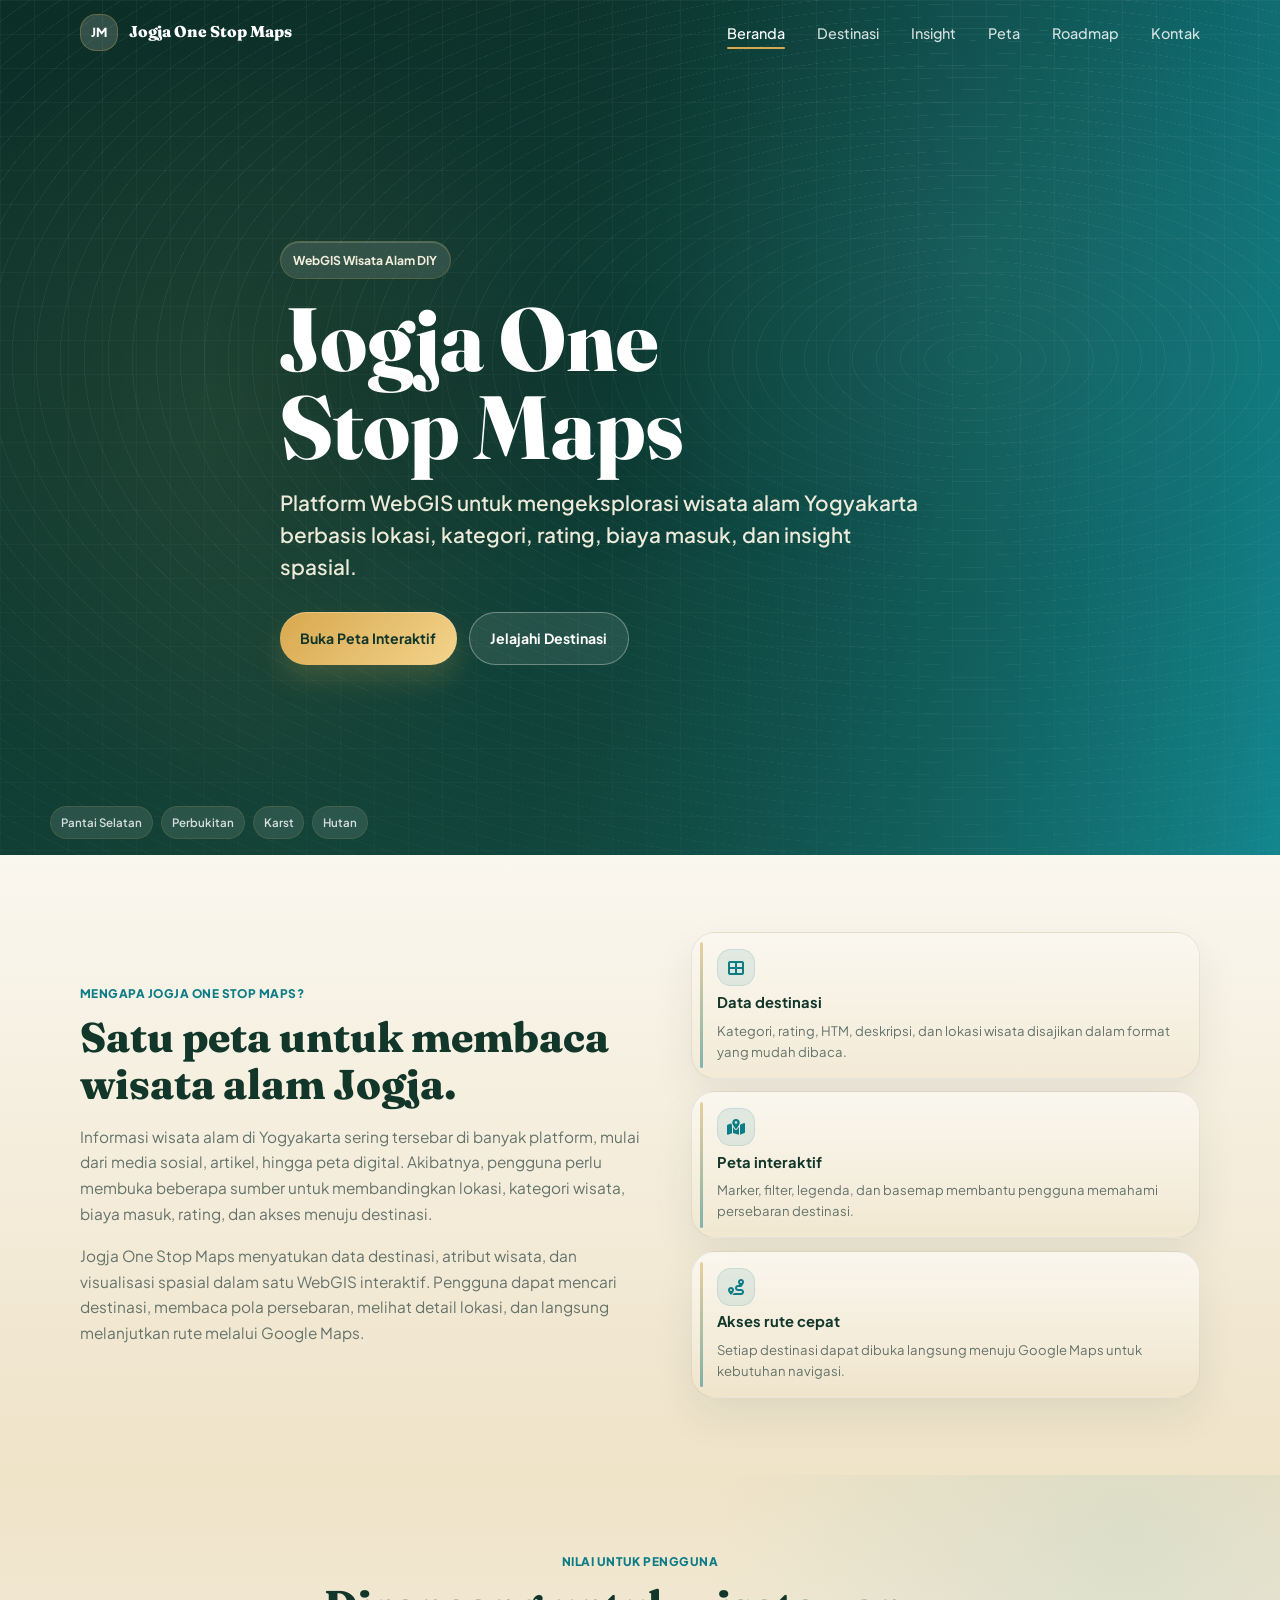
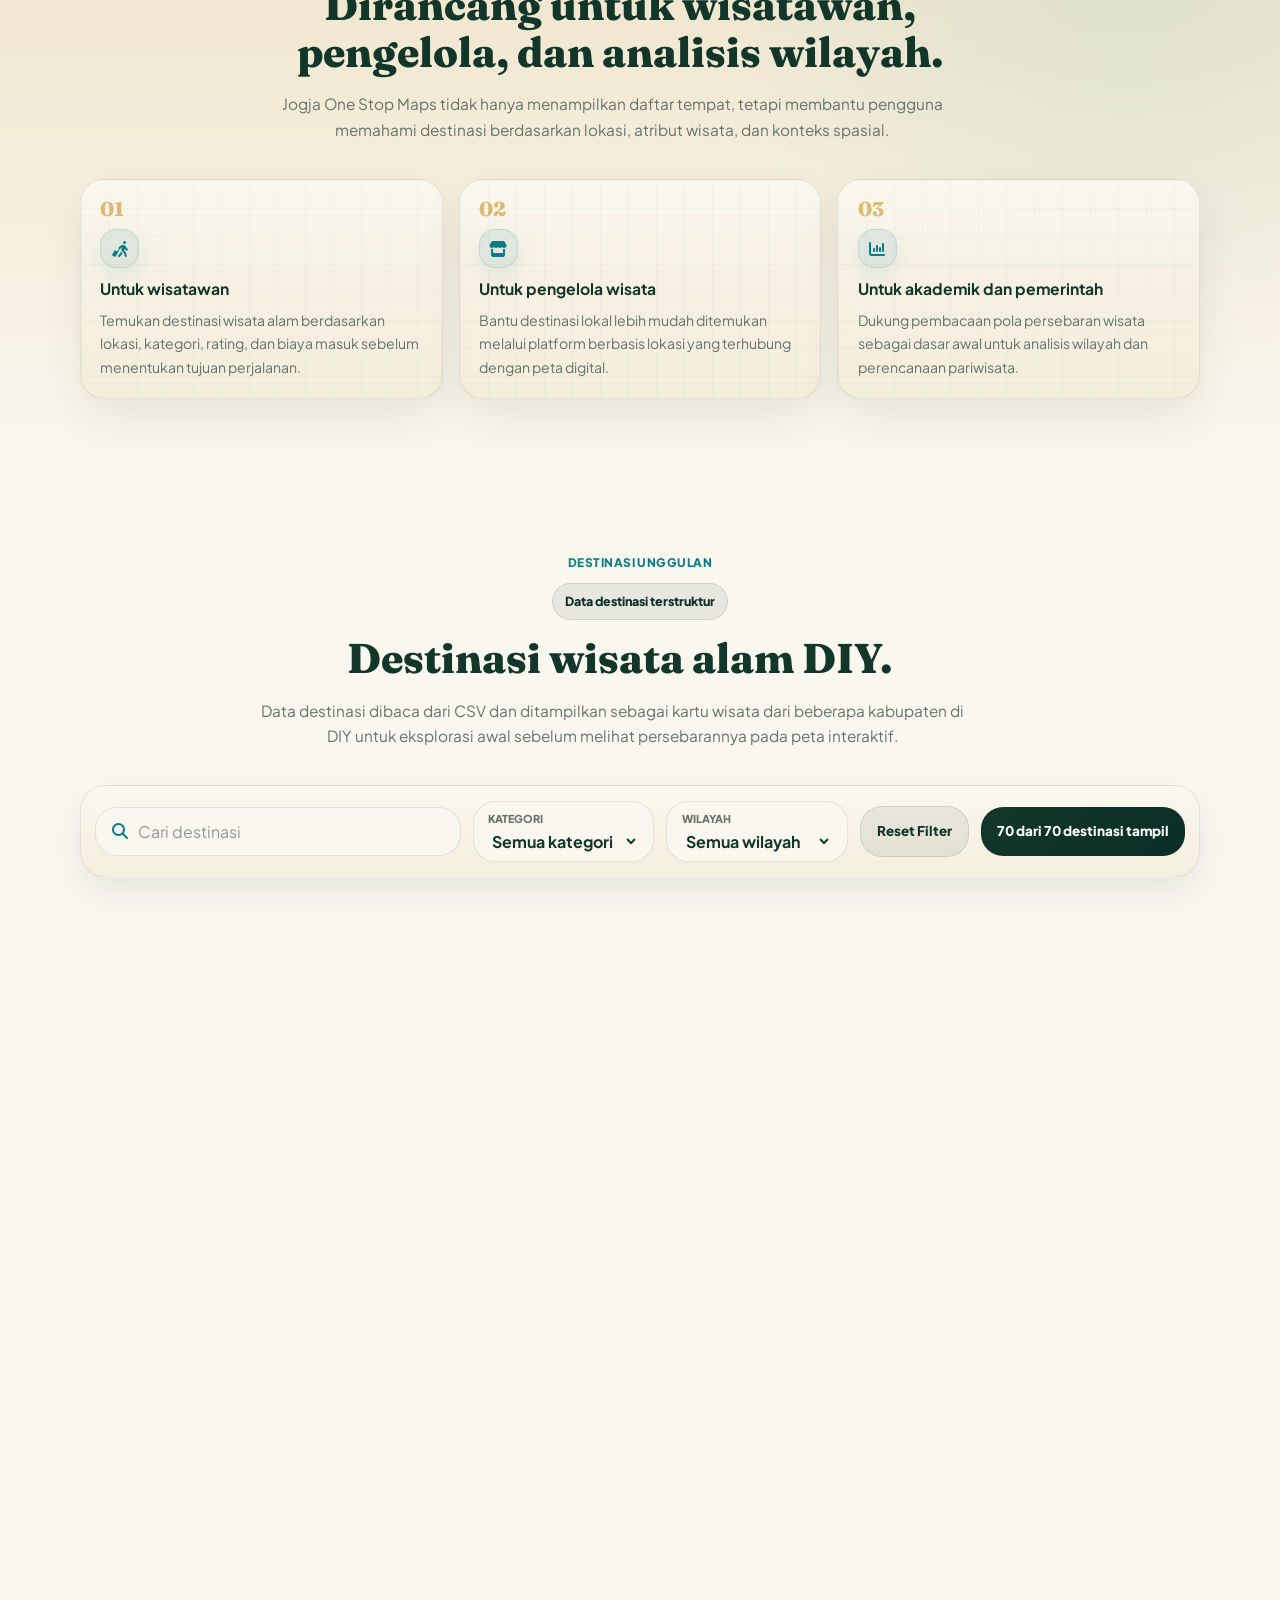
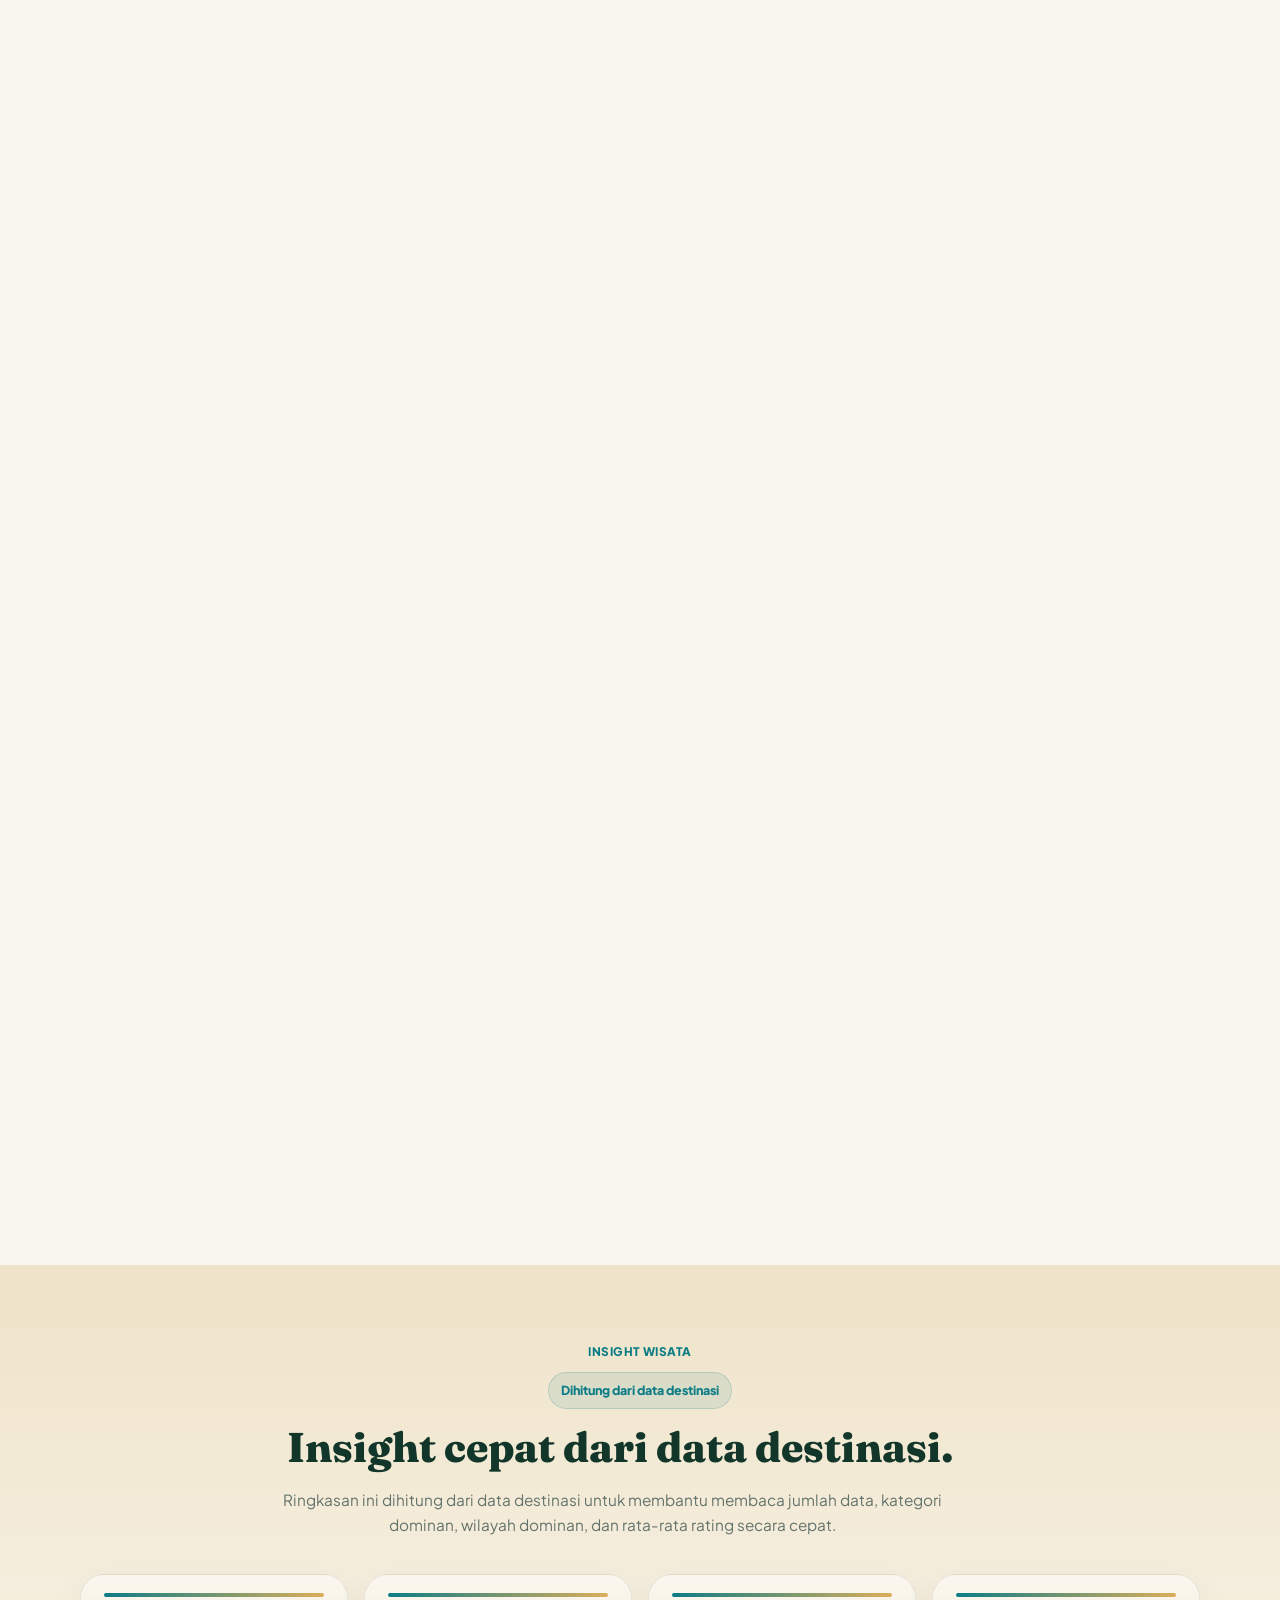
==== commit 51e2f90f: "Add files via upload" ====
--- a/index.html
+++ b/index.html
@@ -160,6 +160,10 @@
         </div>
 
         <div class="destination-grid" id="destinationGrid" aria-live="polite"></div>
+        <div class="destination-mobile-actions" id="destinationMobileActions" hidden>
+          <button class="destination-load-more" id="destinationLoadMore" type="button">Tampilkan Lebih Banyak</button>
+          <a href="map.html" class="destination-mobile-map-link">Lihat Semua di Peta</a>
+        </div>
         <p class="empty-state" id="destinationEmpty" hidden>Tidak ada destinasi yang sesuai. Coba ubah kata kunci atau filter.</p>
       </div>
     </section>
--- a/style.css
+++ b/style.css
@@ -8219,3 +8219,244 @@
     transform: none;
   }
 }
+
+/* Final mobile UX polish */
+.destination-mobile-actions {
+  display: none;
+  gap: 0.72rem;
+  margin-top: 1rem;
+}
+
+.destination-mobile-actions[hidden],
+.destination-load-more[hidden] {
+  display: none !important;
+}
+
+.destination-load-more,
+.destination-mobile-map-link {
+  align-items: center;
+  border-radius: 999px;
+  display: inline-flex;
+  font-size: 0.84rem;
+  font-weight: 800;
+  justify-content: center;
+  min-height: 2.95rem;
+  padding: 0.8rem 1rem;
+  text-align: center;
+}
+
+.destination-load-more {
+  background: rgba(18, 55, 42, 0.08);
+  border: 1px solid rgba(18, 55, 42, 0.12);
+  color: var(--forest);
+  cursor: pointer;
+  transition: background 0.25s ease, color 0.25s ease, border-color 0.25s ease;
+}
+
+.destination-load-more:hover {
+  background: var(--forest);
+  border-color: var(--forest);
+  color: var(--white);
+}
+
+.destination-mobile-map-link {
+  background: linear-gradient(135deg, var(--forest), var(--sea));
+  color: var(--white);
+  box-shadow: 0 14px 32px rgba(11, 46, 38, 0.16);
+}
+
+.map-mobile-drawer-note {
+  display: none;
+}
+
+.map-selected-head {
+  align-items: flex-start;
+  display: grid;
+  gap: 0.75rem;
+  grid-template-columns: minmax(0, 1fr) auto;
+}
+
+.map-selected-actions {
+  display: grid;
+}
+
+.map-selected-dismiss {
+  align-items: center;
+  background: rgba(16, 35, 29, 0.06);
+  border: 1px solid rgba(16, 35, 29, 0.1);
+  border-radius: 999px;
+  color: var(--forest);
+  cursor: pointer;
+  display: inline-flex;
+  height: 2.1rem;
+  justify-content: center;
+  transition: background 0.2s ease, border-color 0.2s ease, color 0.2s ease;
+  width: 2.1rem;
+}
+
+.map-selected-dismiss:hover,
+.map-selected-dismiss:focus-visible {
+  background: rgba(14, 124, 134, 0.12);
+  border-color: rgba(14, 124, 134, 0.18);
+  color: var(--sea);
+}
+
+@media (max-width: 768px) {
+  .map-mobile-search {
+    min-height: 46px;
+    right: 0.75rem;
+  }
+
+  .map-mobile-category-strip {
+    top: 4.05rem;
+  }
+
+  .map-mobile-chip {
+    font-size: 0.71rem;
+    min-height: 32px;
+    padding: 0.42rem 0.68rem;
+  }
+
+  .map-mobile-fab,
+  .map-drawer-toggle {
+    min-height: 38px;
+    top: 6.45rem;
+  }
+
+  .map-mobile-reset {
+    display: none;
+  }
+
+  .map-drawer-toggle {
+    padding: 0.5rem 0.72rem;
+  }
+
+  .map-floating-legend {
+    right: 0.75rem;
+    top: 9.15rem;
+  }
+
+  .map-floating-legend > summary {
+    min-height: 36px;
+    padding: 0.48rem;
+  }
+
+  .map-floating-legend > summary span {
+    display: none;
+  }
+
+  .map-destination-drawer .map-data-table-card {
+    display: none;
+  }
+
+  .map-mobile-drawer-note {
+    background: rgba(250, 247, 239, 0.08);
+    border: 1px solid rgba(250, 247, 239, 0.12);
+    border-radius: 16px;
+    color: rgba(250, 247, 239, 0.84);
+    display: block;
+    font-size: 0.74rem;
+    line-height: 1.55;
+    padding: 0.78rem 0.82rem;
+  }
+
+  .map-selected-card {
+    border-radius: 20px;
+    bottom: calc(env(safe-area-inset-bottom, 0px) + 0.7rem);
+  }
+
+  .map-selected-content {
+    gap: 0.68rem;
+    padding: 0.76rem;
+  }
+
+  .map-selected-card h3 {
+    display: -webkit-box;
+    -webkit-box-orient: vertical;
+    -webkit-line-clamp: 2;
+    line-clamp: 2;
+    overflow: hidden;
+  }
+
+  .map-selected-card .map-detail-meta-item {
+    padding: 0.32rem 0.55rem;
+  }
+}
+
+@media (max-width: 640px) {
+  .landing-page .section {
+    padding: 2.8rem 0;
+  }
+
+  .landing-page .section-heading {
+    margin-bottom: 1.75rem;
+  }
+
+  .landing-page .solution-mini-grid,
+  .landing-page .value-grid-three,
+  .landing-page .insight-grid,
+  .landing-page .trust-feature-grid {
+    gap: 0.75rem;
+    grid-template-columns: repeat(2, minmax(0, 1fr));
+  }
+
+  .landing-page .audience-card,
+  .landing-page .value-card,
+  .landing-page .insight-card,
+  .landing-page .trust-feature-card {
+    border-radius: 20px;
+    padding: 0.88rem;
+  }
+
+  .landing-page .audience-card p,
+  .landing-page .value-card p,
+  .landing-page .trust-feature-card p {
+    -webkit-line-clamp: 2;
+    line-clamp: 2;
+  }
+
+  .landing-page .destination-grid {
+    gap: 0.92rem;
+  }
+
+  .landing-page .destination-card {
+    border-radius: 22px;
+  }
+
+  .landing-page .card-media {
+    aspect-ratio: 16 / 9;
+    margin: 0.56rem 0.56rem 0;
+  }
+
+  .landing-page .card-body {
+    padding: 0.84rem 0.84rem 0.9rem;
+  }
+
+  .landing-page .card-body h3 {
+    font-size: 1.05rem;
+  }
+
+  .landing-page .card-description {
+    display: -webkit-box;
+    -webkit-box-orient: vertical;
+    -webkit-line-clamp: 2;
+    line-clamp: 2;
+    font-size: 0.84rem;
+    margin-bottom: 0.68rem;
+    overflow: hidden;
+  }
+
+  .landing-page .card-actions {
+    gap: 0.48rem;
+  }
+
+  .landing-page .card-action {
+    min-height: 2.75rem;
+    padding: 0.58rem 0.72rem;
+  }
+
+  .destination-mobile-actions {
+    display: grid;
+    grid-template-columns: 1fr;
+  }
+}
